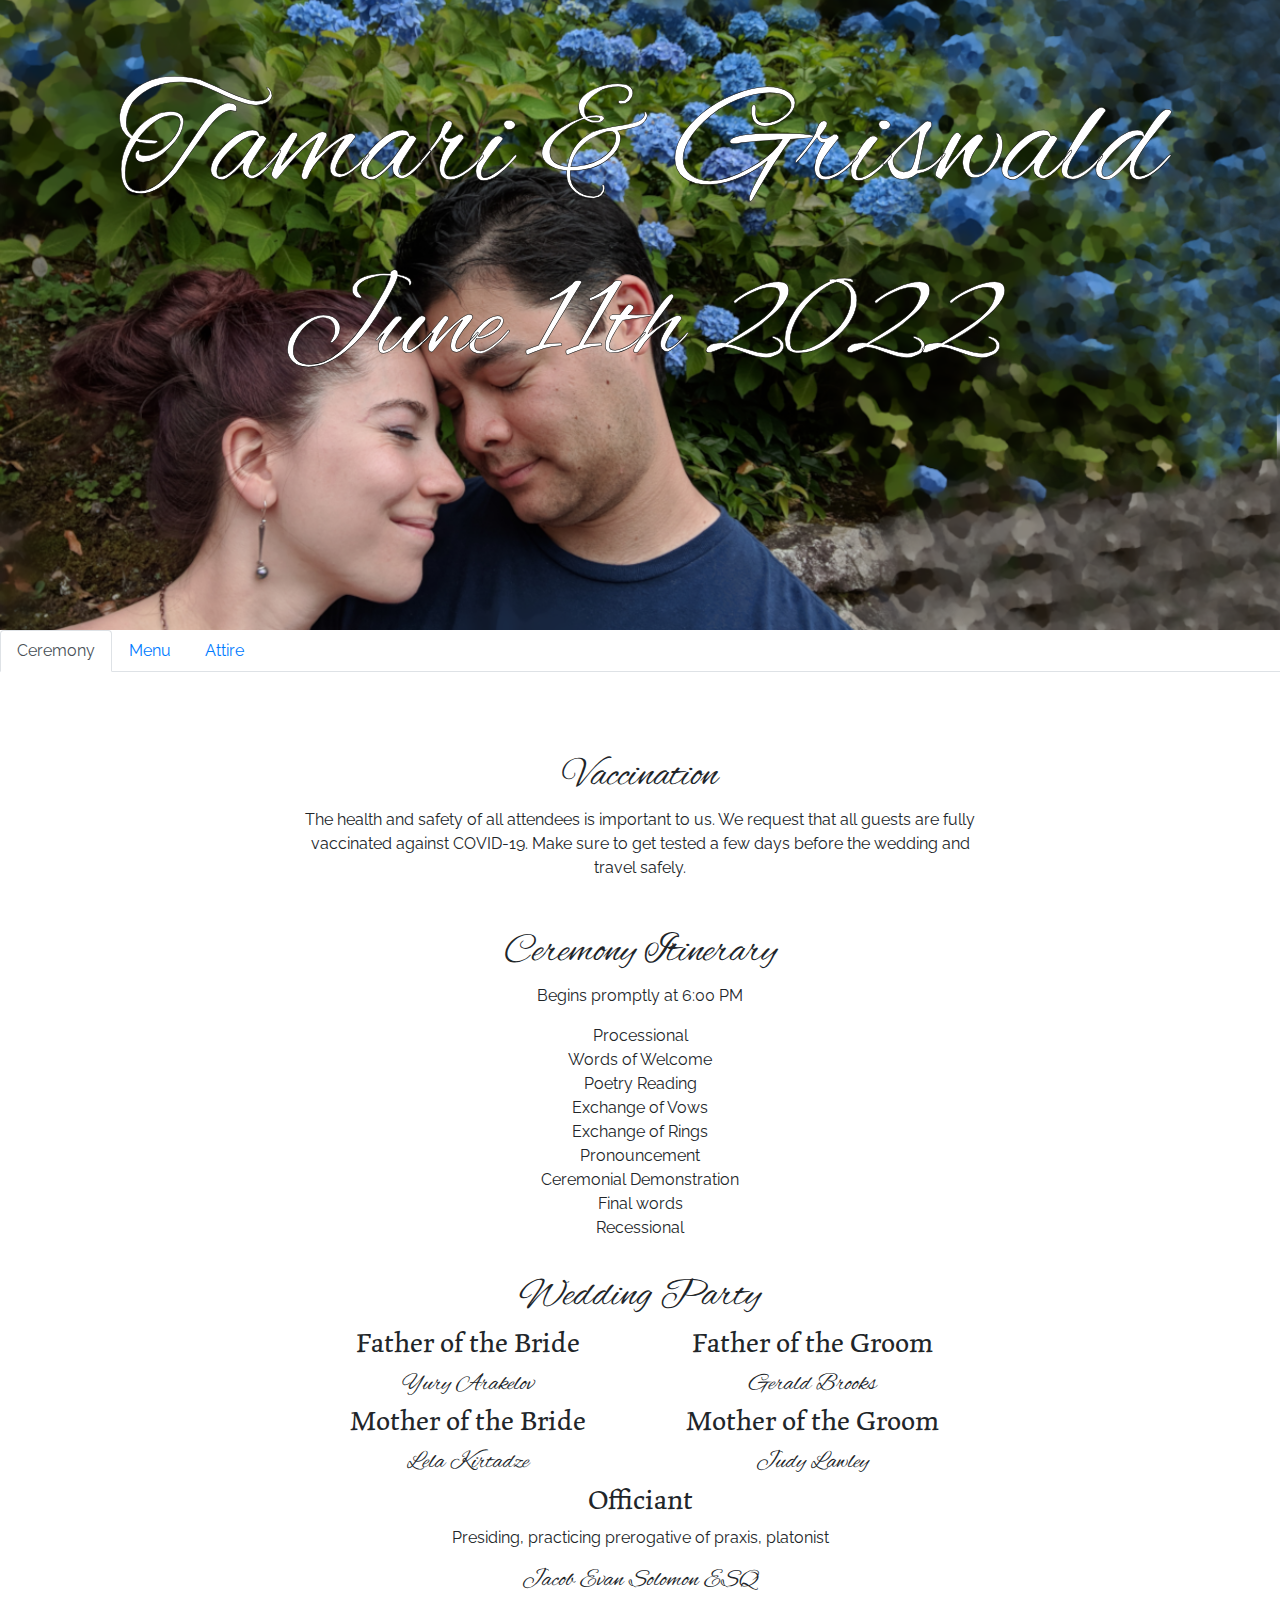
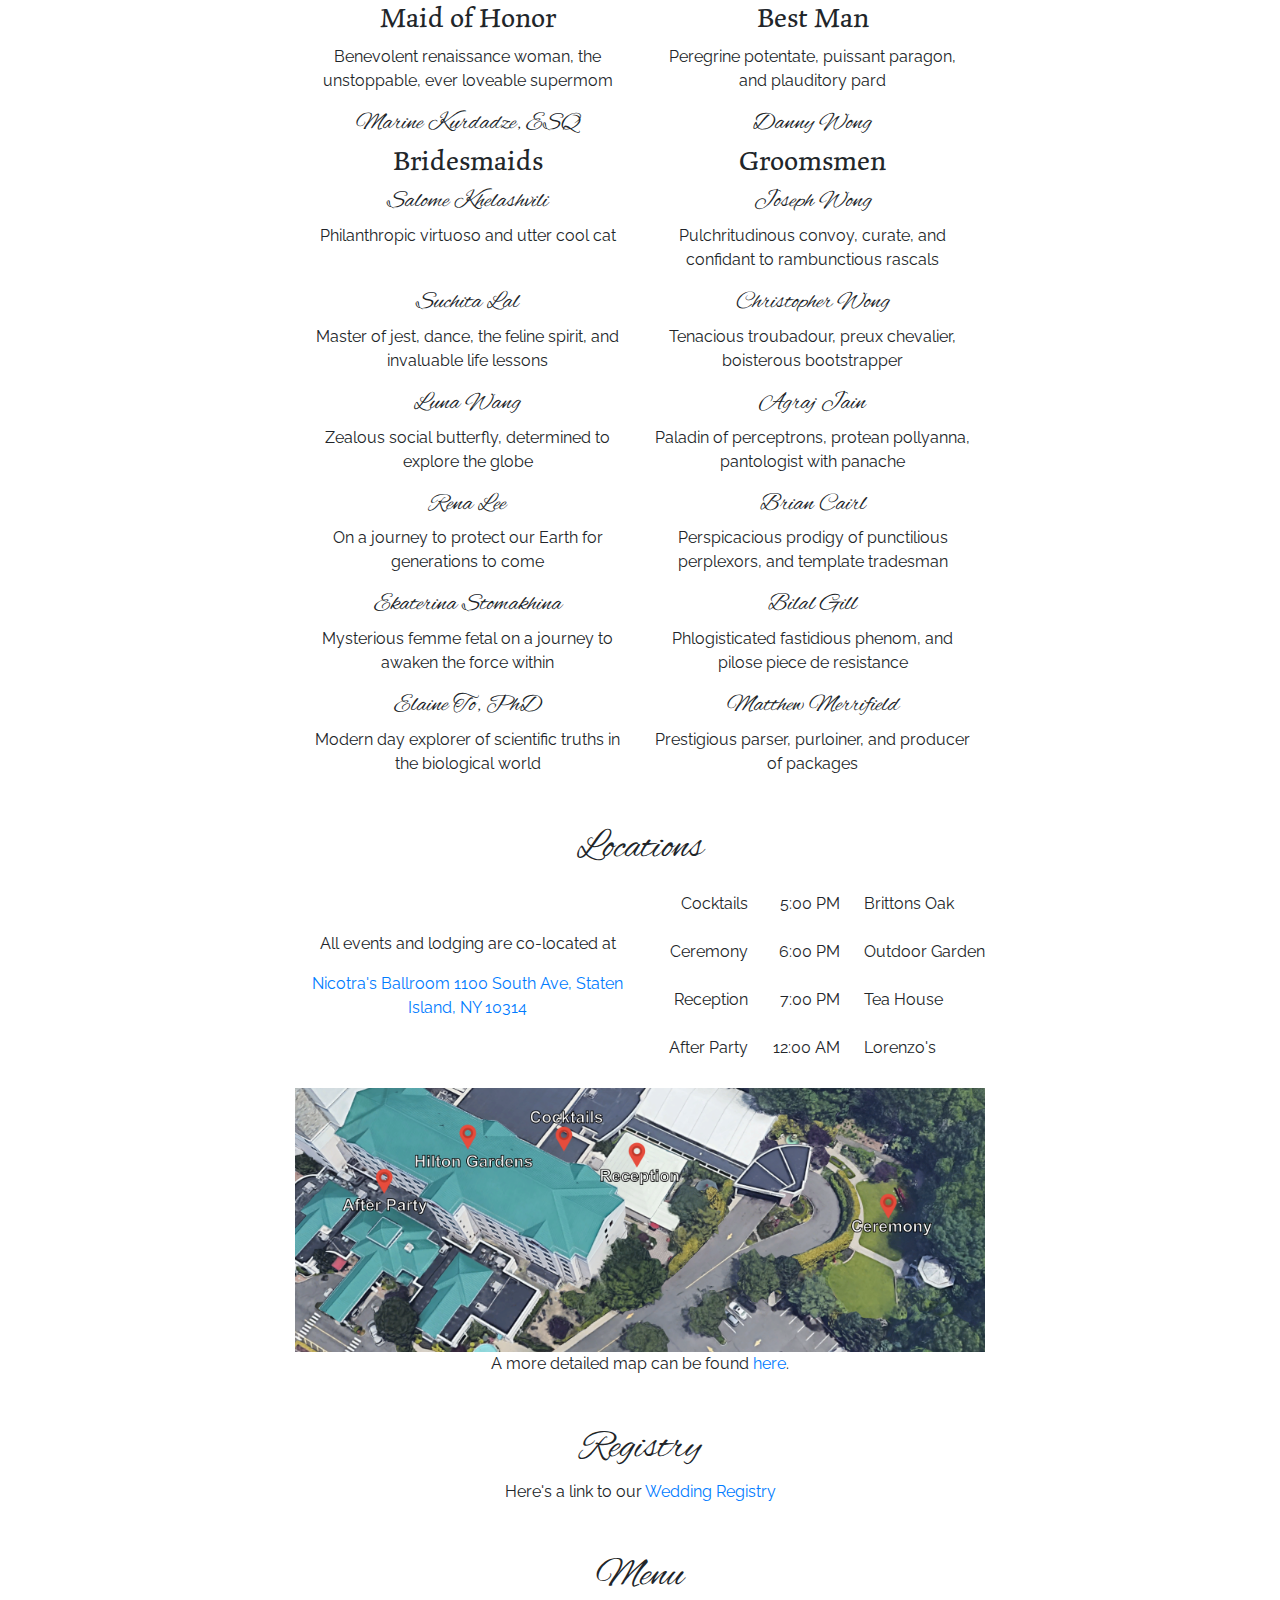
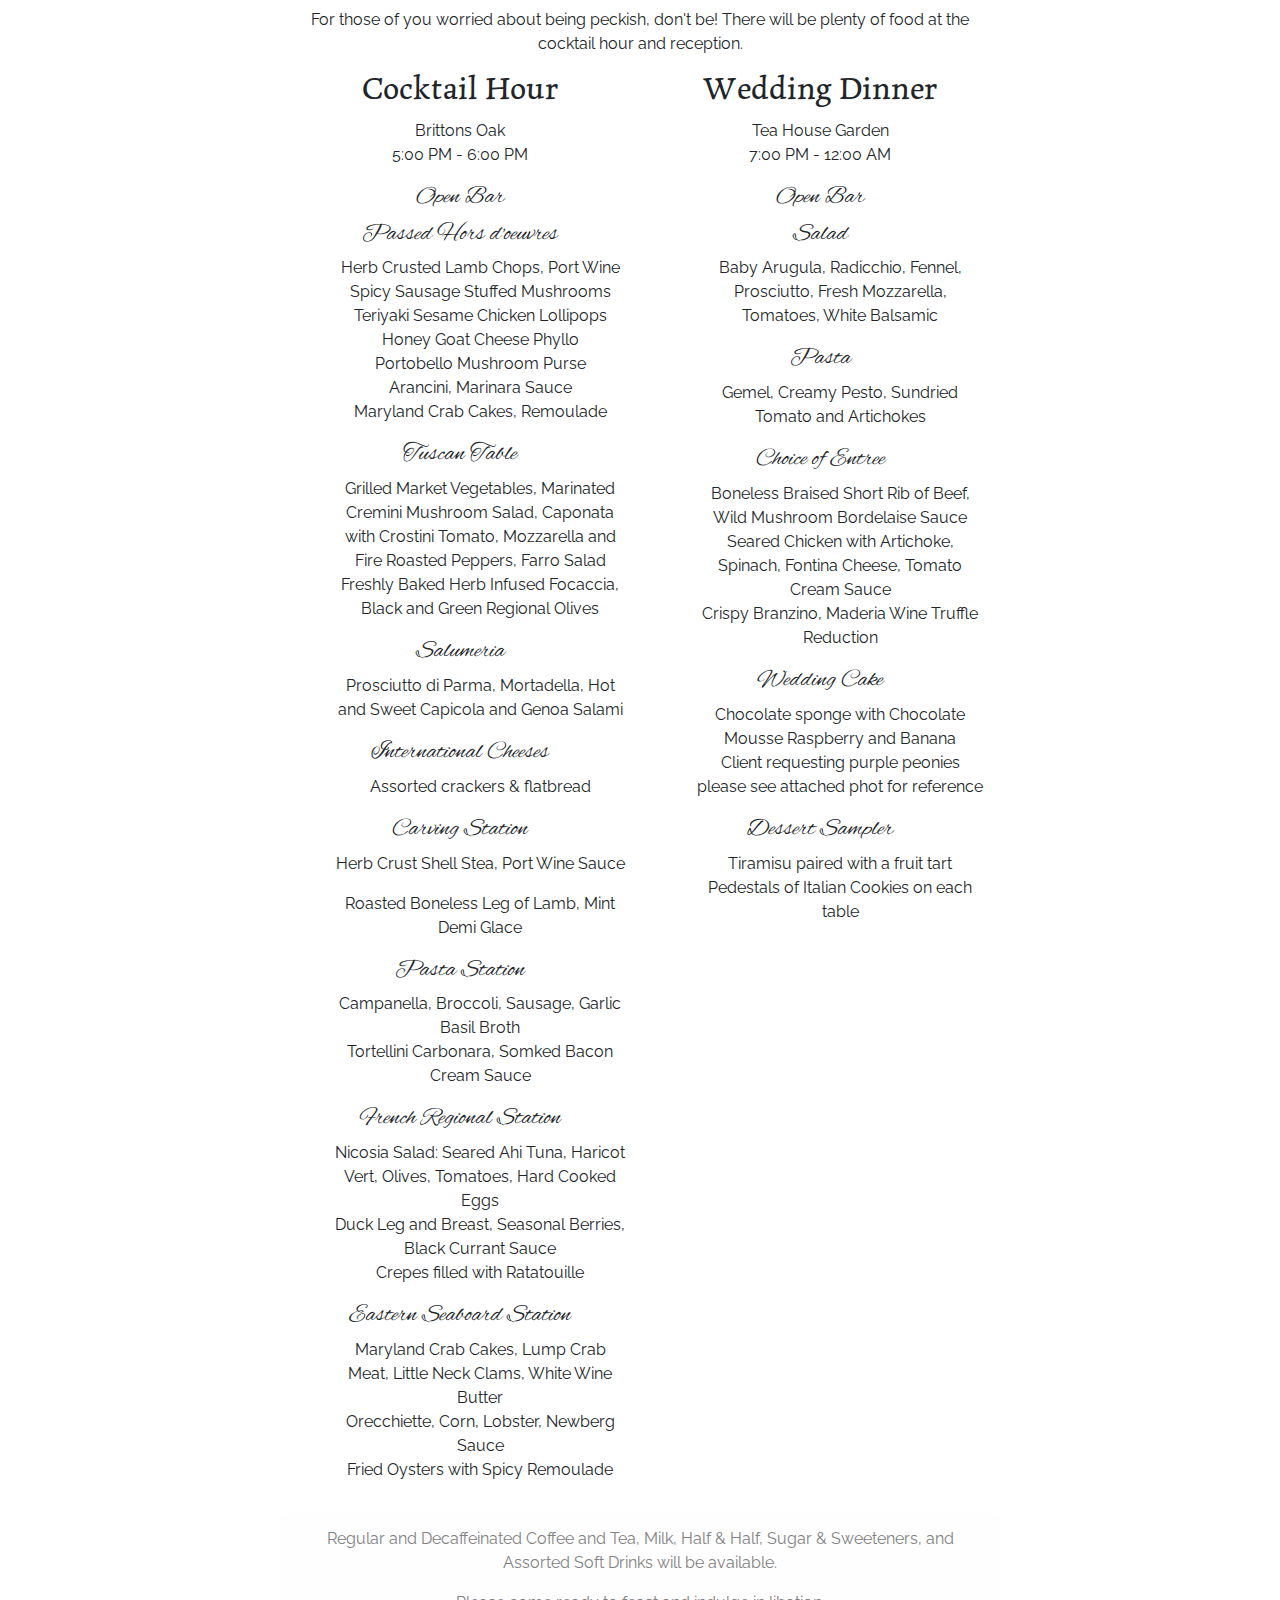
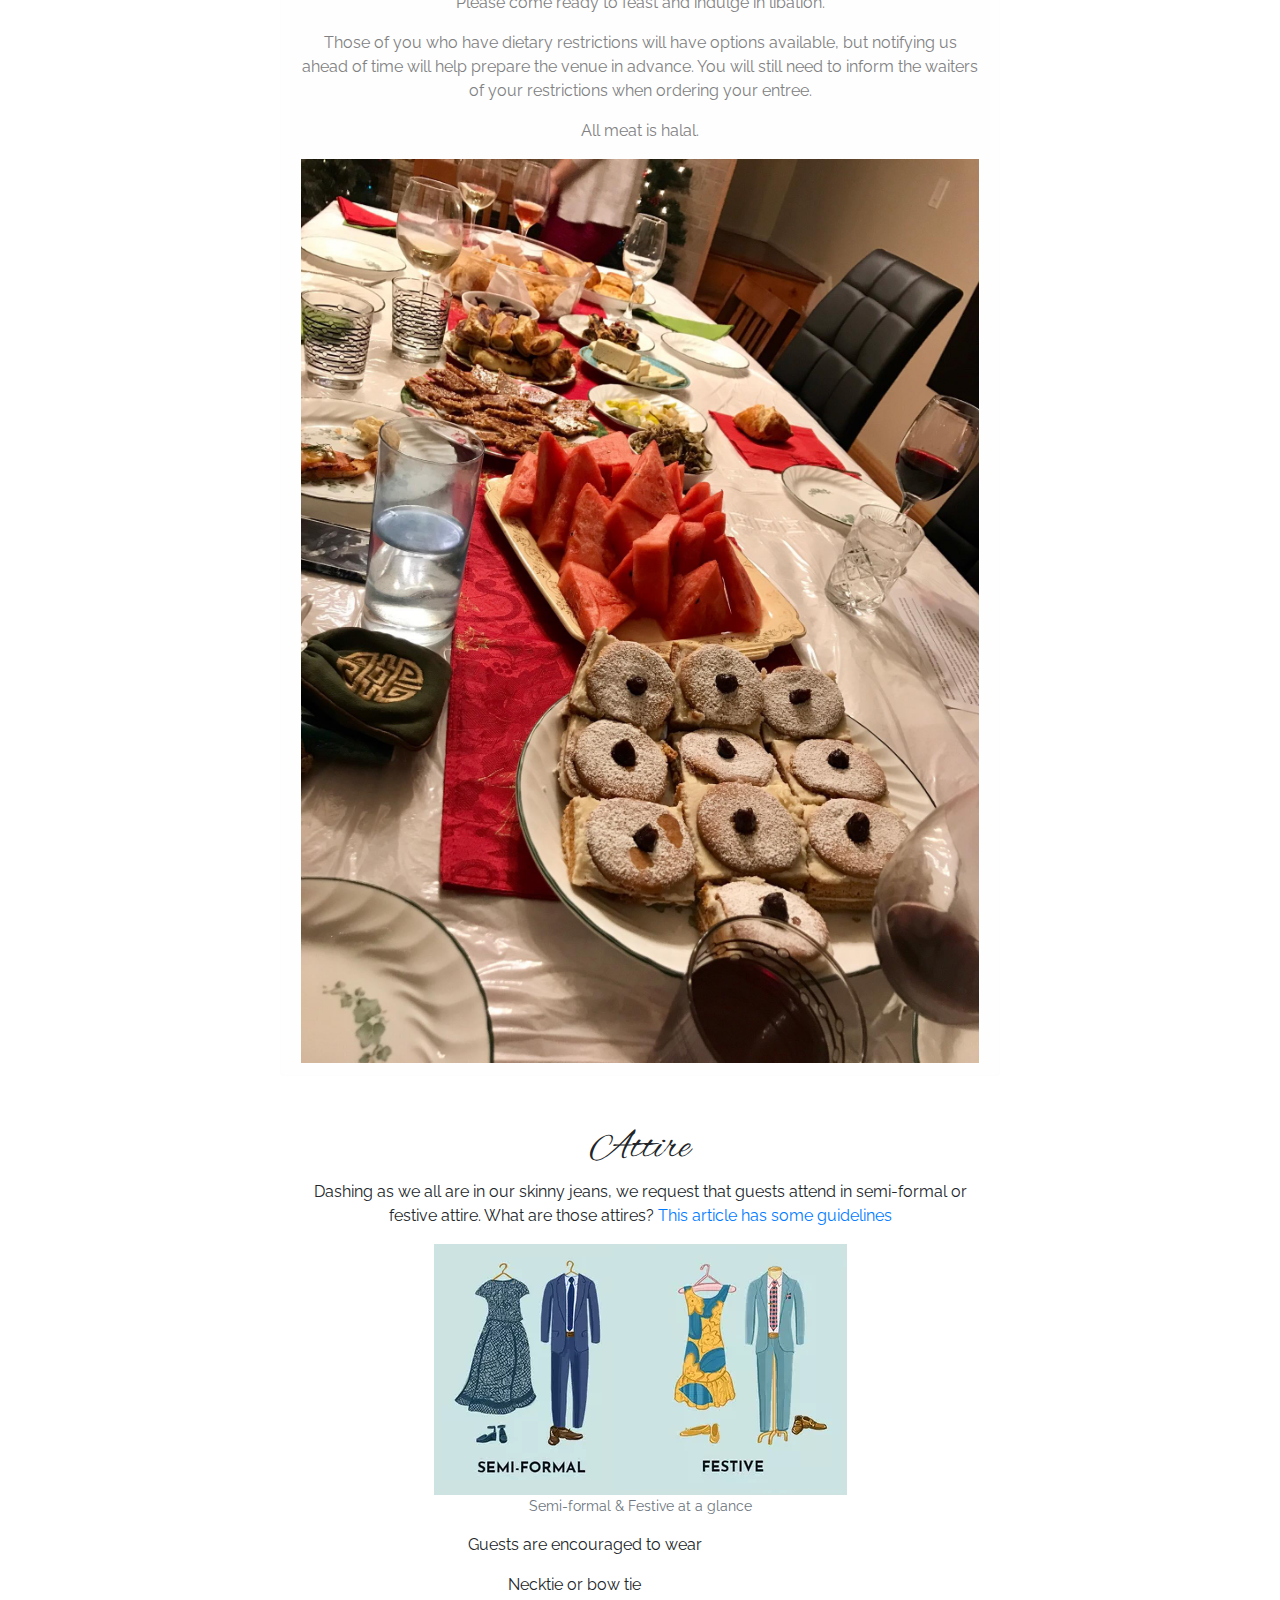
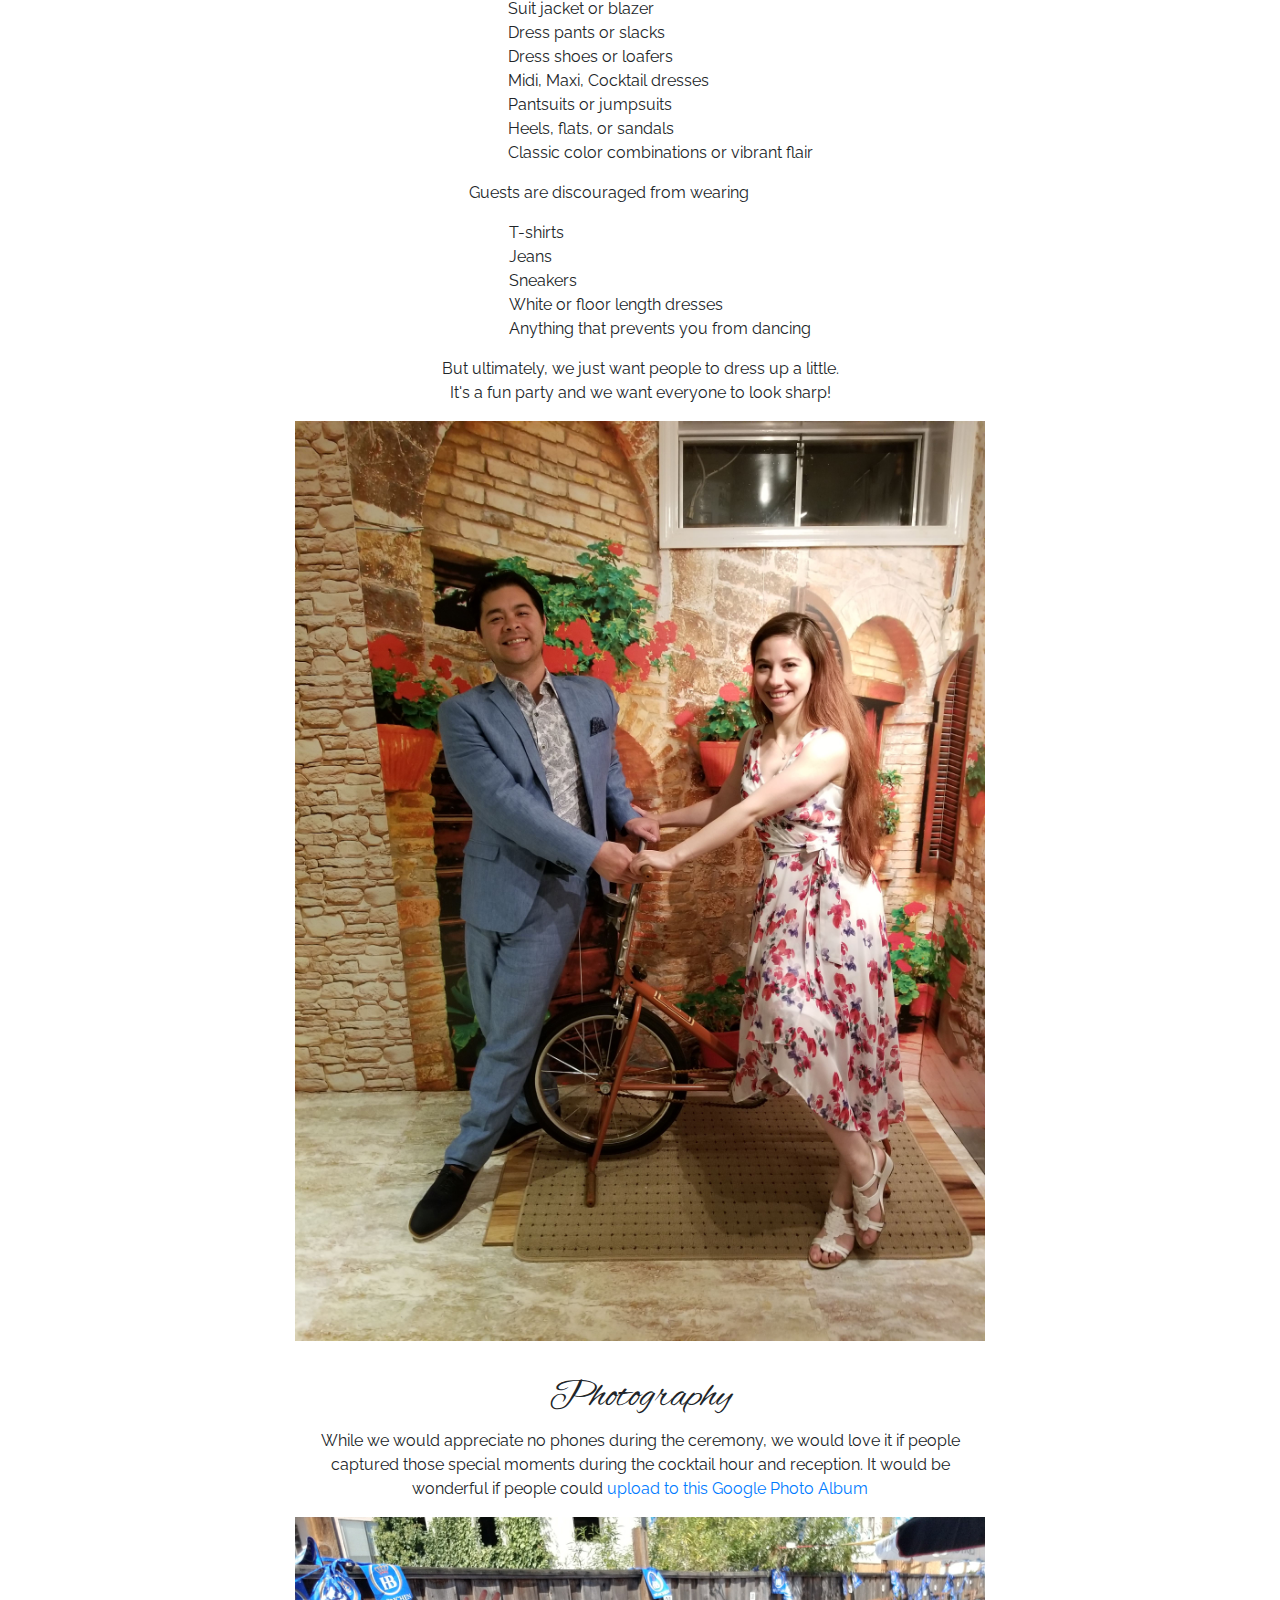
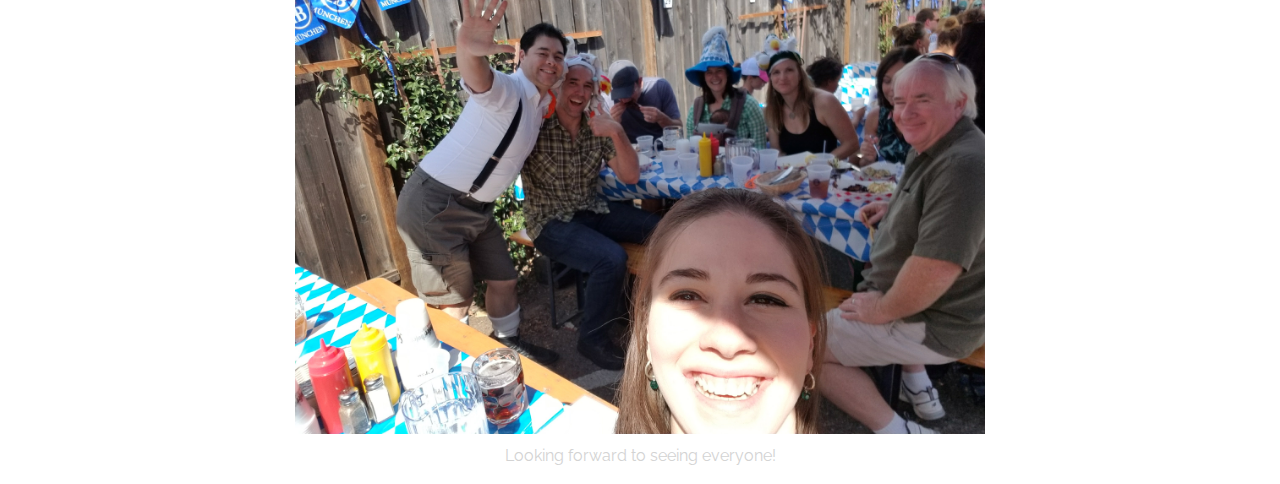
==== docs/index.html @ 4afb476c "Flex-based ordering at sm breakpoint" ====
<!doctype html>
<html lang="en">
<head>
    <title>Tamari & Griswald Wedding</title>
    <meta charset="UTF-8">
    <meta content="width=device-width, initial-scale=1, shrink-to-fit=no" name="viewport">
    <link crossorigin="anonymous" href="https://cdn.jsdelivr.net/npm/bootstrap@4.3.1/dist/css/bootstrap.min.css"
          integrity="sha384-ggOyR0iXCbMQv3Xipma34MD+dH/1fQ784/j6cY/iJTQUOhcWr7x9JvoRxT2MZw1T" rel="stylesheet">
    <link href="https://fonts.googleapis.com/css?family=Raleway" rel="stylesheet">
    <style>
        @font-face {
            font-family: "AlexBrush";
            src: url('fonts/AlexBrush-Regular.ttf');
        }

        @font-face {
            font-family: "Marco";
            src: url('fonts/MarcoPE-Regular.ttf');
        }

        #sections {
            max-width: 720px;
        }

        #wedding-party .name {
            font-family: "AlexBrush";
        }

        .name, .tagline, .title, #wedding-party h3, #wedding-party h1 {
            text-align: center;
        }

        body, html {
            font-family: "Raleway", sans-serif;
            height: 100%;
            flex-direction: column;
            display: flex;
            text-align: center;
        }

        li {
            list-style-type: none;
        }

        .banner {
            min-height: 70%;
            background-position: 25% 85%;
            background-size: cover;
            background-image: url("img/Hydrangea-Stylized.png");
        }

        #sections {
            padding-top: 3rem;
        }

        .banner-text {
            display: block;
            text-align: center;
            margin-left: auto;
            margin-right: auto;
            font-family: "AlexBrush";
            font-size: clamp(5rem, 1rem + 10vw, 10rem);
        }

        .left-col {
            text-align: right;
        }

        .menu-footer {
            padding-top: 1rem;
        }

        #menu .event-time {
            padding-bottom: 1rem;
        }

        .center-col {
            text-align: right;
        }

        .right-col {
            text-align: left;
        }

        #dress-code .row {
            text-align: left;
        }

        @media (max-width: 768px) {
            .banner-text {
                margin-top: 0;
            }
        }

        .stroke {
            /* Prefix required. Even Firefox only supports the -webkit- prefix */
            -webkit-text-stroke-width: 0.5px;
            -webkit-text-fill-color: white;
            -webkit-text-stroke-color: black;
        }

        .byline {
            font-size: 1rem;
            color: lightgray;
            display: flex;
            flex-direction: column;
            justify-content: center;
            align-items: center;
            margin-top: 10px;
            padding: 0;
        }

        img {
            max-width: 100%
        }

        h1 {
            padding-top: 2rem;
            font-family: "AlexBrush";
        }

        h2, h3 {
            font-family: "Marco";
        }

        #menu .row {
            text-align: center;
            align-items: center;
        }

        #wedding-party .tagline {
            align-items: center;
        }

        #menu p {
            text-align: center;
        }

        #menu h4 {
            font-family: "AlexBrush";
        }
    </style>
</head>

<body>
<header class="page-header banner">
    <div>
        <h1 class="stroke banner-text curly" style="margin-top: 0; padding: 5%">
            Tamari & Griswald<br>
            <small>June 11th 2022</small>
        </h1>
    </div>
</header>

<ul class="nav nav-tabs">
    <li class="nav-item">
        <a class="nav-link active" href="#ceremony-itinerary">Ceremony</a>
    </li>
    <li class="nav-item">
        <a class="nav-link" href="#menu">Menu</a>
    </li>
    <li class="nav-item">
        <a class="nav-link" href="#dress-code">Attire</a>
    </li>
</ul>

<div class="container" id="sections">
    <div class="row" id="vaccination">
        <div class="col">
            <h1>Vaccination</h1>
            <p>
                The health and safety of all attendees is important to us.
                We request that all guests are fully vaccinated against COVID-19.
                Make sure to get tested a few days before the wedding and travel safely.
            </p>
        </div>
    </div>

    <div class="row" id="ceremony-itinerary">
        <div class="col">
            <h1>Ceremony Itinerary</h1>
            <p>Begins promptly at 6:00 PM</p>
            <div class="row">
                <div class="col">Processional</div>
            </div>
            <div class="row">
                <div class="col">Words of Welcome</div>
            </div>
            <div class="row">
                <div class="col">Poetry Reading</div>
            </div>
            <div class="row">
                <div class="col">Exchange of Vows</div>
            </div>
            <div class="row">
                <div class="col">Exchange of Rings</div>
            </div>
            <div class="row">
                <div class="col">Pronouncement</div>
            </div>
            <div class="row">
                <div class="col">Ceremonial Demonstration</div>
            </div>
            <div class="row">
                <div class="col">Final words</div>
            </div>
            <div class="row">
                <div class="col">Recessional</div>
            </div>
        </div>
    </div>

    <div class="container" id="wedding-party">
        <div class="row">
            <div class="col">
                <h1>Wedding Party</h1>
            </div>
        </div>

        <div class="row">
            <div class="col-sm">
                <h3 class="title">Father of the Bride</h3>
                <h4 class="name">Yury Arakelov</h4>
            </div>

            <div class="col-sm">
                <h3 class="title">Father of the Groom</h3>
                <h4 class="name">Gerald Brooks</h4>
            </div>
        </div>

        <div class="row">
            <div class="col-sm">
                <h3 class="title">Mother of the Bride</h3>
                <h4 class="name">Lela Kirtadze</h4>
            </div>
            <div class="col-sm">
                <h3 class="title">Mother of the Groom</h3>
                <h4 class="name">Judy Lawley</h4>
            </div>
        </div>

        <div class="row">
            <div class="col">
                <h3 class="title">Officiant</h3>
                <p class="">Presiding, practicing prerogative of praxis, platonist</p>
                <h4 class="name">Jacob Evan Solomon ESQ</h4>
            </div>
        </div>

        <div class="row">
            <div class="col-sm">
                <h3> Maid of Honor </h3>
                <p class="tagline">Benevolent renaissance woman, the unstoppable, ever loveable supermom </p>
                <h4 class="name"> Marine Kurdadze, ESQ </h4>
            </div>
            <div class="col-sm">
                <h3>Best Man</h3>
                <p class="tagline">Peregrine potentate, puissant paragon, and plauditory pard</p>
                <h4 class="name"> Danny Wong </h4>
            </div>
        </div>

        <div class="row">
            <div class="col-sm-6">
                <h3 class="h3">Bridesmaids</h3>
            </div>
            <div class="col-sm-6 order-sm-0 order-1">
                <h3>Groomsmen</h3>
            </div>
            <div class="col-sm-6">
                <h4 class="name">Salome Khelashvili</h4>
                <p class="tagline">Philanthropic virtuoso and utter cool cat</p>
            </div>
            <div class="col-sm-6 order-1 order-sm-0">
                <h4 class="name gm-1">Joseph Wong</h4>
                <p class="tagline gm-1">Pulchritudinous convoy, curate, and confidant to rambunctious rascals</p>
            </div>
            <div class="col-sm-6">

                    <h4 class="name">Suchita Lal</h4>
                    <p class="tagline"> Master of jest, dance, the feline spirit, and invaluable life lessons</p>
            </div>
            <div class="col-sm-6 order-1 order-sm-0">
                <h4 class="name">Christopher Wong</h4>
                <p class="tagline">Tenacious troubadour, preux chevalier, boisterous bootstrapper</p>
            </div>
            <div class="col-sm-6">
                    <h4 class="name">Luna Wang</h4>
                    <p class="tagline">Zealous social butterfly, determined to explore the globe</p>
            </div>
            <div class="col-sm-6 order-1 order-sm-0">
                <h4 class="name">Agraj Jain</h4>
                <p class="tagline">Paladin of perceptrons, protean pollyanna, pantologist with panache</p>
            </div>
            <div class="col-sm-6">
                    <h4 class="name">Rena Lee</h4>
                    <p class="tagline">On a journey to protect our Earth for generations to come</p>
            </div>
            <div class="col-sm-6 order-1 order-sm-0">
                <h4 class="name">Brian Cairl</h4>
                <p class="tagline">Perspicacious prodigy of punctilious perplexors, and template tradesman</p>
            </div>
            <div class="col-sm-6">
                    <h4 class="name">Ekaterina Stomakhina</h4>
                    <p class="tagline">Mysterious femme fetal on a journey to awaken the force within</p>
            </div>
            <div class="col-sm-6 order-1 order-sm-0">
                <h4 class="name">Bilal Gill</h4>
                <p class="tagline">Phlogisticated fastidious phenom, and pilose piece de resistance</p>
            </div>
            <div class="col-sm-6">
                    <h4 class="name">Elaine To, PhD</h4>
                    <p class="tagline">Modern day explorer of scientific truths in the biological world</p>
            </div>
            <div class="col-sm-6 order-1 order-sm-0">
                <h4 class="name">Matthew Merrifield </h4>
                <p class="tagline">Prestigious parser, purloiner, and producer of packages</p>
            </div>
        </div>
    </div>
    <div class="justify-content-center" id="locations">
        <div class="row">
            <div class="col">
                <h1>Locations</h1>
            </div>
        </div>
        <div class="row align-items-center">
            <div class="col-lg">
                <p>All events and lodging are co-located at</p>
                <p class="col">
                    <a href="https://nicotrasballroom.com">Nicotra's Ballroom</a>
                    <a href="https://goo.gl/maps/7SmsbWwxsfS6uxTx9">
                        1100 South Ave, Staten Island, NY 10314
                    </a>
                </p>
            </div>
            <table class=" col-sm table table-borderless">
                <tr>
                    <td class="left-col">Cocktails</td>
                    <td class="center-col">5:00 PM</td>
                    <td class="right-col">Brittons Oak</td>
                </tr>
                <tr>
                    <td class="left-col">Ceremony</td>
                    <td class="center-col">6:00 PM</td>
                    <td class="right-col">Outdoor Garden</td>
                </tr>
                <tr>
                    <td class="left-col">Reception</td>
                    <td class="center-col">7:00 PM</td>
                    <td class="right-col">Tea House</td>
                </tr>
                <tr>
                    <td class="left-col">After Party</td>
                    <td class="center-col">12:00 AM</td>
                    <td class="right-col">Lorenzo's</td>
                </tr>
            </table>
        </div>
        <div class="row">
            <div class="col">
                <img alt="venue birdseye view" class="w-100" src="img/venue.png"/>
                <p>
                    A more detailed map can be found <a
                        href="https://nicotrasballroom.com/tea-house-garden/">here</a>.
                </p>
            </div>
        </div>
    </div>

    <div id="registry">
        <h1>Registry</h1>
        <p>
            Here's a link to our
            <a href="https://www.zola.com/wedding/kirtadzebrooks/registry">
                Wedding Registry
            </a>
        </p>
    </div>

    <div class="row" id="menu">
        <div class="col">
            <div class="row">
                <div class="col">
                    <h1>Menu</h1>
                    <p>
                        For those of you worried about being peckish, don't be!
                        There will be plenty of food at the cocktail hour and reception.
                    </p>
                </div>
            </div>
            <div class="row align-items-start">
                <div class="col-md">
                    <h2>Cocktail Hour</h2>
                    <div class="row">
                        <div class="col">
                            Brittons Oak
                        </div>
                    </div>
                    <div class="row event-time">
                        <div class="col">
                            5:00 PM - 6:00 PM
                        </div>
                    </div>
                    <h4>Open Bar</h4>
                    <h4>Passed Hors d'oeuvres</h4>
                    <ul>
                        <li>Herb Crusted Lamb Chops, Port Wine
                        <li>Spicy Sausage Stuffed Mushrooms
                        <li>Teriyaki Sesame Chicken Lollipops
                        <li>Honey Goat Cheese Phyllo
                        <li>Portobello Mushroom Purse
                        <li>Arancini, Marinara Sauce
                        <li>Maryland Crab Cakes, Remoulade
                    </ul>
                    <h4>Tuscan Table</h4>
                    <ul>
                        <li>Grilled Market Vegetables, Marinated Cremini Mushroom Salad, Caponata with Crostini
                            Tomato, Mozzarella and Fire Roasted Peppers, Farro Salad
                        <li>Freshly Baked Herb Infused Focaccia, Black and Green Regional Olives
                    </ul>
                    <h4>Salumeria</h4>
                    <ul>
                        <li>Prosciutto di Parma, Mortadella, Hot and Sweet Capicola and Genoa Salami
                    </ul>
                    <h4>International Cheeses</h4>
                    <ul>
                        <li>Assorted crackers & flatbread
                    </ul>
                    <h4>Carving Station</h4>
                    <ul>
                        <li>Herb Crust Shell Stea, Port Wine Sauce
                    </ul>
                    <ul>
                        <li>Roasted Boneless Leg of Lamb, Mint Demi Glace
                    </ul>

                    <h4>Pasta Station</h4>
                    <ul>
                        <li>Campanella, Broccoli, Sausage, Garlic Basil Broth
                        <li>Tortellini Carbonara, Somked Bacon Cream Sauce
                    </ul>
                    <h4>French Regional Station</h4>
                    <ul>
                        <li>Nicosia Salad: Seared Ahi Tuna, Haricot Vert, Olives, Tomatoes, Hard Cooked Eggs
                        <li>Duck Leg and Breast, Seasonal Berries, Black Currant Sauce
                        <li>Crepes filled with Ratatouille
                    </ul>
                    <h4>Eastern Seaboard Station</h4>
                    <ul>
                        <li>Maryland Crab Cakes, Lump Crab Meat, Little Neck Clams, White Wine Butter
                        <li>Orecchiette, Corn, Lobster, Newberg Sauce
                        <li>Fried Oysters with Spicy Remoulade
                    </ul>
                </div>
                <div class="col-md">
                    <h2>Wedding Dinner</h2>
                    <div class="row">
                        <div class="col">
                            Tea House Garden
                        </div>
                    </div>
                    <div class="row event-time">
                        <div class="col">
                            7:00 PM - 12:00 AM
                        </div>
                    </div>
                    <h4>Open Bar</h4>
                    <h4>Salad</h4>
                    <ul>
                        <li>Baby Arugula, Radicchio, Fennel, Prosciutto, Fresh Mozzarella, Tomatoes, White Balsamic
                    </ul>
                    <h4>Pasta</h4>
                    <ul>
                        <li>Gemel, Creamy Pesto, Sundried Tomato and Artichokes
                    </ul>
                    <h4>Choice of Entree</h4>
                    <ul>
                        <li>Boneless Braised Short Rib of Beef, Wild Mushroom Bordelaise Sauce</li>
                        <li>Seared Chicken with Artichoke, Spinach, Fontina Cheese, Tomato Cream Sauce</li>
                        <li>Crispy Branzino, Maderia Wine Truffle Reduction</li>
                    </ul>
                    <h4>Wedding Cake</h4>
                    <ul>
                        <li>Chocolate sponge with Chocolate Mousse Raspberry and Banana</li>
                        <li>Client requesting purple peonies please see attached phot for reference</li>
                    </ul>
                    <h4>Dessert Sampler</h4>
                    <ul>
                        <li>Tiramisu paired with a fruit tart</li>
                        <li>Pedestals of Italian Cookies on each table</li>
                    </ul>
                </div>
            </div>
            <div class="row menu-footer">
                <div class="col alert alert-light">
                    <p>Regular and Decaffeinated Coffee and Tea, Milk, Half & Half, Sugar & Sweeteners, and Assorted Soft
                        Drinks will be available.</p>
                    <p>Please come ready to feast and indulge in libation.</p>
                    <p>
                        Those of you who have dietary restrictions will have options available,
                        but notifying us ahead of time will help prepare the venue in advance.
                        You will still need to inform the waiters of your restrictions when ordering your entree.
                    </p>
                    <p>All meat is halal.</p>
                    <img class="img-fluid" alt="Georgian Table" class="" src="updates/georgian-table.jpeg"/>
                </div>
            </div>
        </div>
    </div>
    <div class="row" id="dress-code">
        <div class="col">
            <h1>Attire</h1>
            <p>
                Dashing as we all are in our skinny jeans, we request that guests attend in semi-formal or festive
                attire.
                What are those attires? <a href="https://www.brides.com/story/wedding-dress-code-explained">This
                article
                has some
                guidelines</a>
            </p>
            <figure class="figure">
                <img class="img-fluid" alt="Dress Code: semi-formal" src="updates/dress-code.png"/>
                <figcaption class="figure-caption">Semi-formal & Festive at a glance</figcaption>
            </figure>

            <div class="row justify-content-center">
                <div class="col-auto">
                    <p>Guests are encouraged to wear</p>
                    <ul>
                        <li> Necktie or bow tie
                        <li> Suit jacket or blazer
                        <li> Dress pants or slacks
                        <li> Dress shoes or loafers
                        <li> Midi, Maxi, Cocktail dresses
                        <li> Pantsuits or jumpsuits
                        <li> Heels, flats, or sandals
                        <li> Classic color combinations or vibrant flair
                    </ul>
                </div>
            </div>
            <div class="row justify-content-center">
                <div class="col-auto">
                    <p>Guests are discouraged from wearing</p>
                    <ul>
                        <li>T-shirts
                        <li>Jeans
                        <li>Sneakers
                        <li>White or floor length dresses
                        <li>Anything that prevents you from dancing
                    </ul>
                </div>
            </div>
            <p>
                But ultimately, we just want people to dress up a little.<br>
                It's a fun party and we want everyone to look sharp!
            </p>
            <img alt="Dressed up" src="updates/dressed-up.jpg"/>
        </div>
    </div>
    <div id="photo-album">
        <h1>Photography</h1>
        <p>
            While we would appreciate no phones during the ceremony,
            we would love it if people captured those special moments during the cocktail
            hour and reception. It would be wonderful if people could
            <a href="https://photos.app.goo.gl/YAiyuvyqSTo6kNZC8">
                upload to this Google Photo Album
            </a>
        </p>
        <img class="img-fluid" src="updates/german-selfie.jpg" alt="Selfie Time!"/>
    </div>

    <div class="byline">
        <p>
            Looking forward to seeing everyone!
        </p>
    </div>
</div>
<script crossorigin="anonymous"
        integrity="sha384-q8i/X+965DzO0rT7abK41JStQIAqVgRVzpbzo5smXKp4YfRvH+8abtTE1Pi6jizo"
        src="https://code.jquery.com/jquery-3.3.1.slim.min.js"></script>
<script crossorigin="anonymous"
        integrity="sha384-UO2eT0CpHqdSJQ6hJty5KVphtPhzWj9WO1clHTMGa3JDZwrnQq4sF86dIHNDz0W1"
        src="https://cdn.jsdelivr.net/npm/popper.js@1.14.7/dist/umd/popper.min.js"></script>
<script crossorigin="anonymous"
        integrity="sha384-JjSmVgyd0p3pXB1rRibZUAYoIIy6OrQ6VrjIEaFf/nJGzIxFDsf4x0xIM+B07jRM"
        src="https://cdn.jsdelivr.net/npm/bootstrap@4.3.1/dist/js/bootstrap.min.js"></script>
</body>
</html>
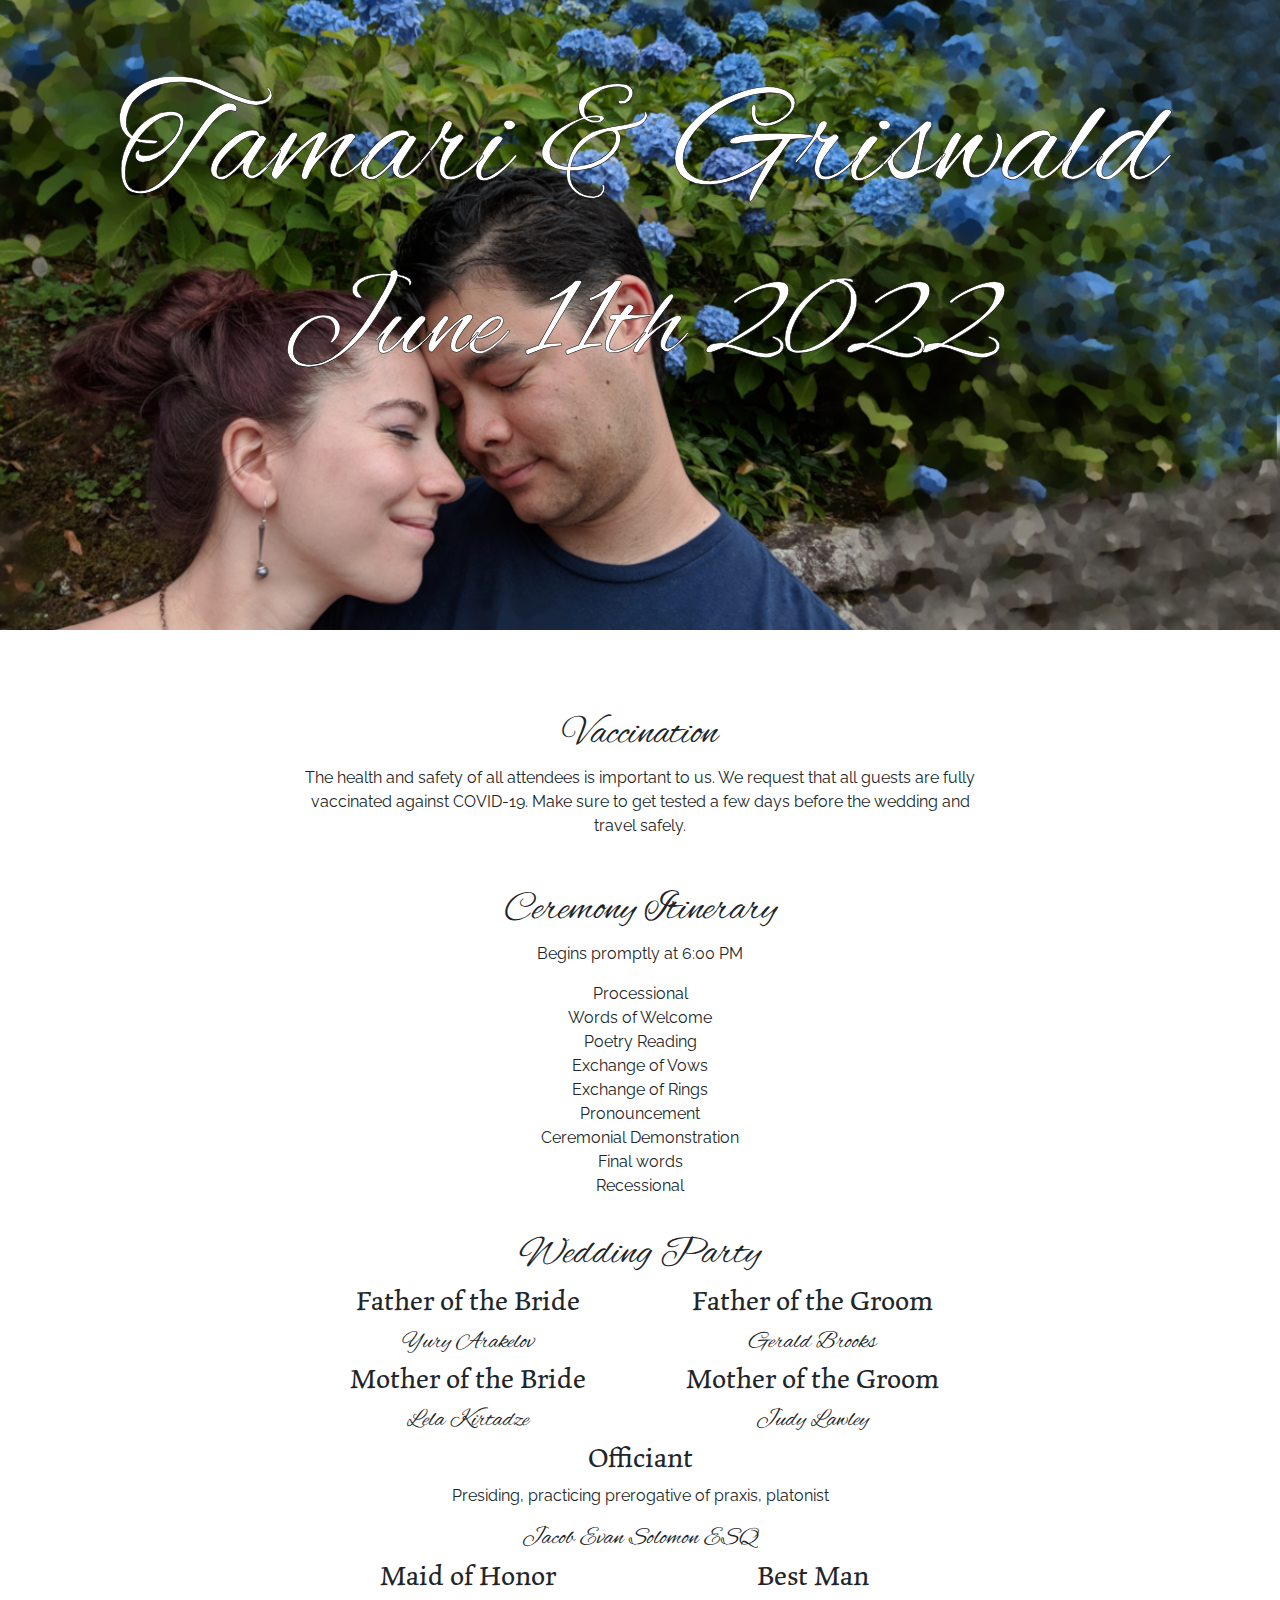
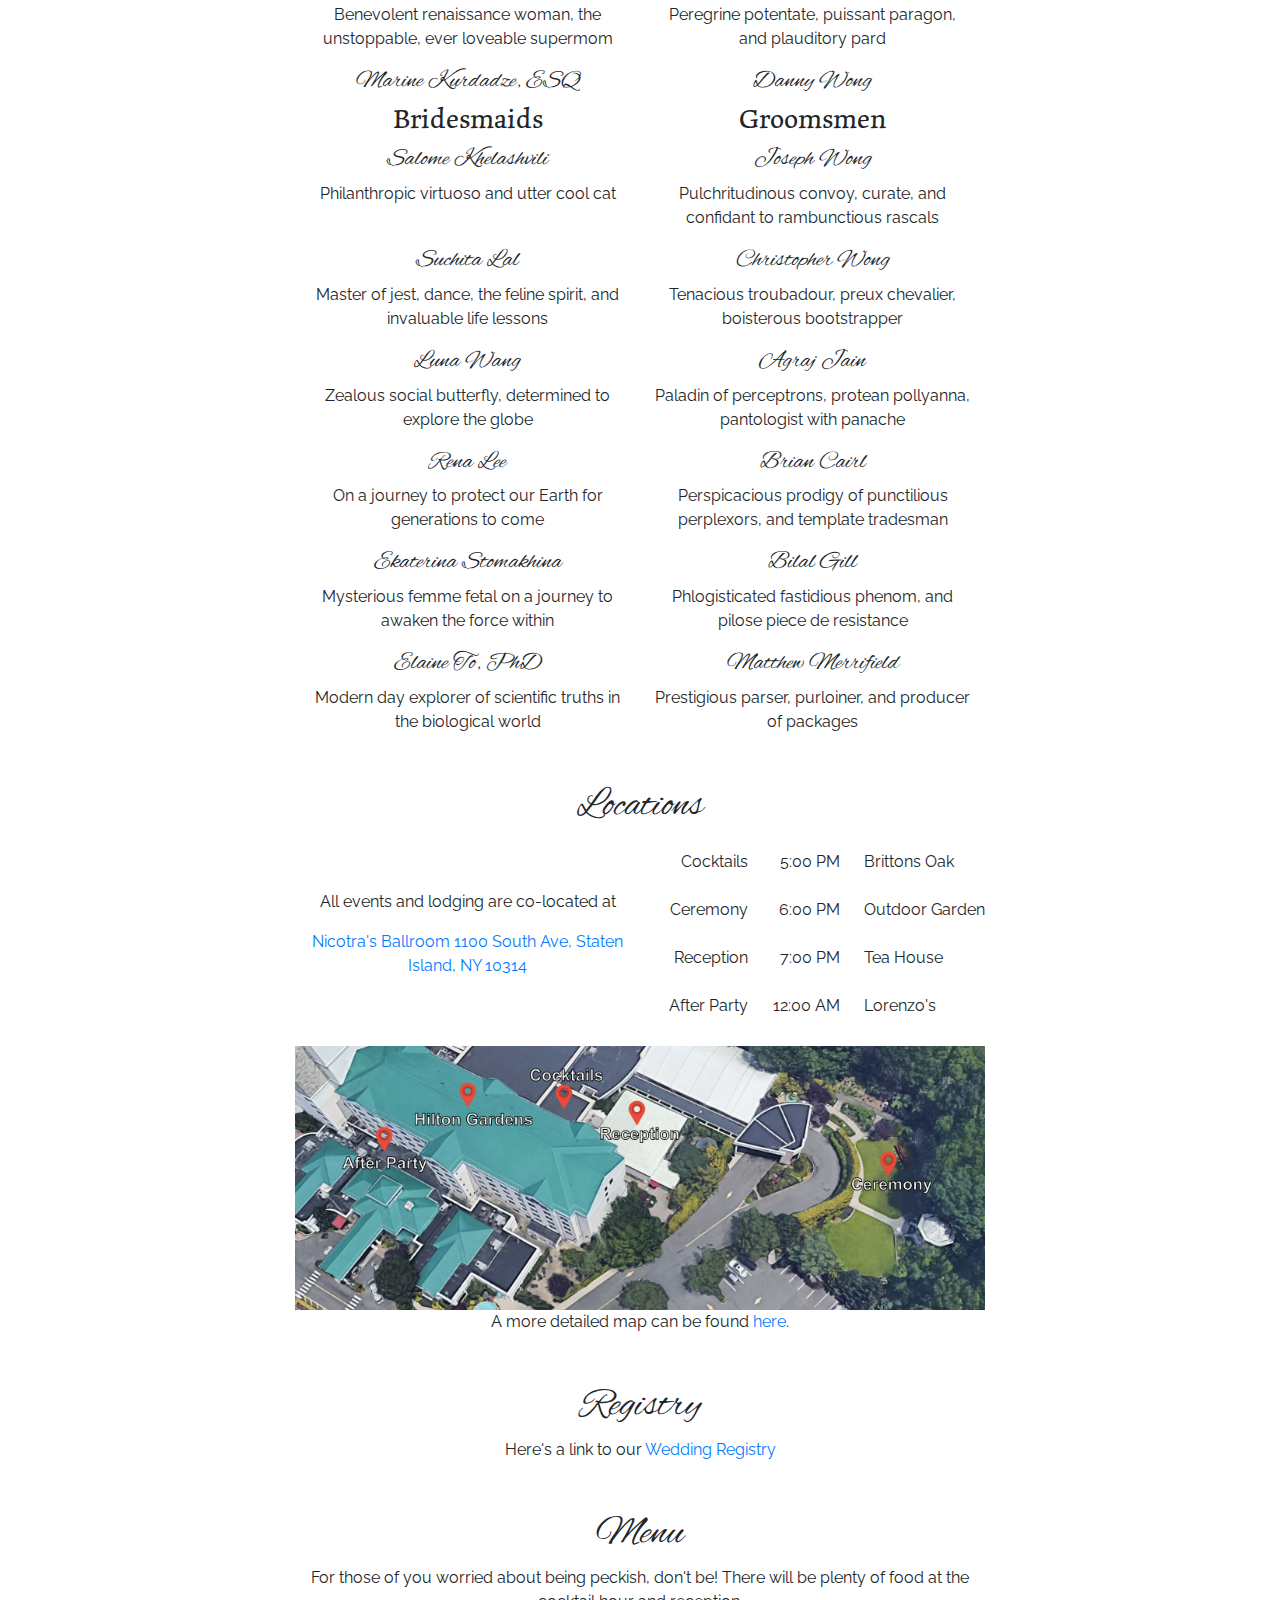
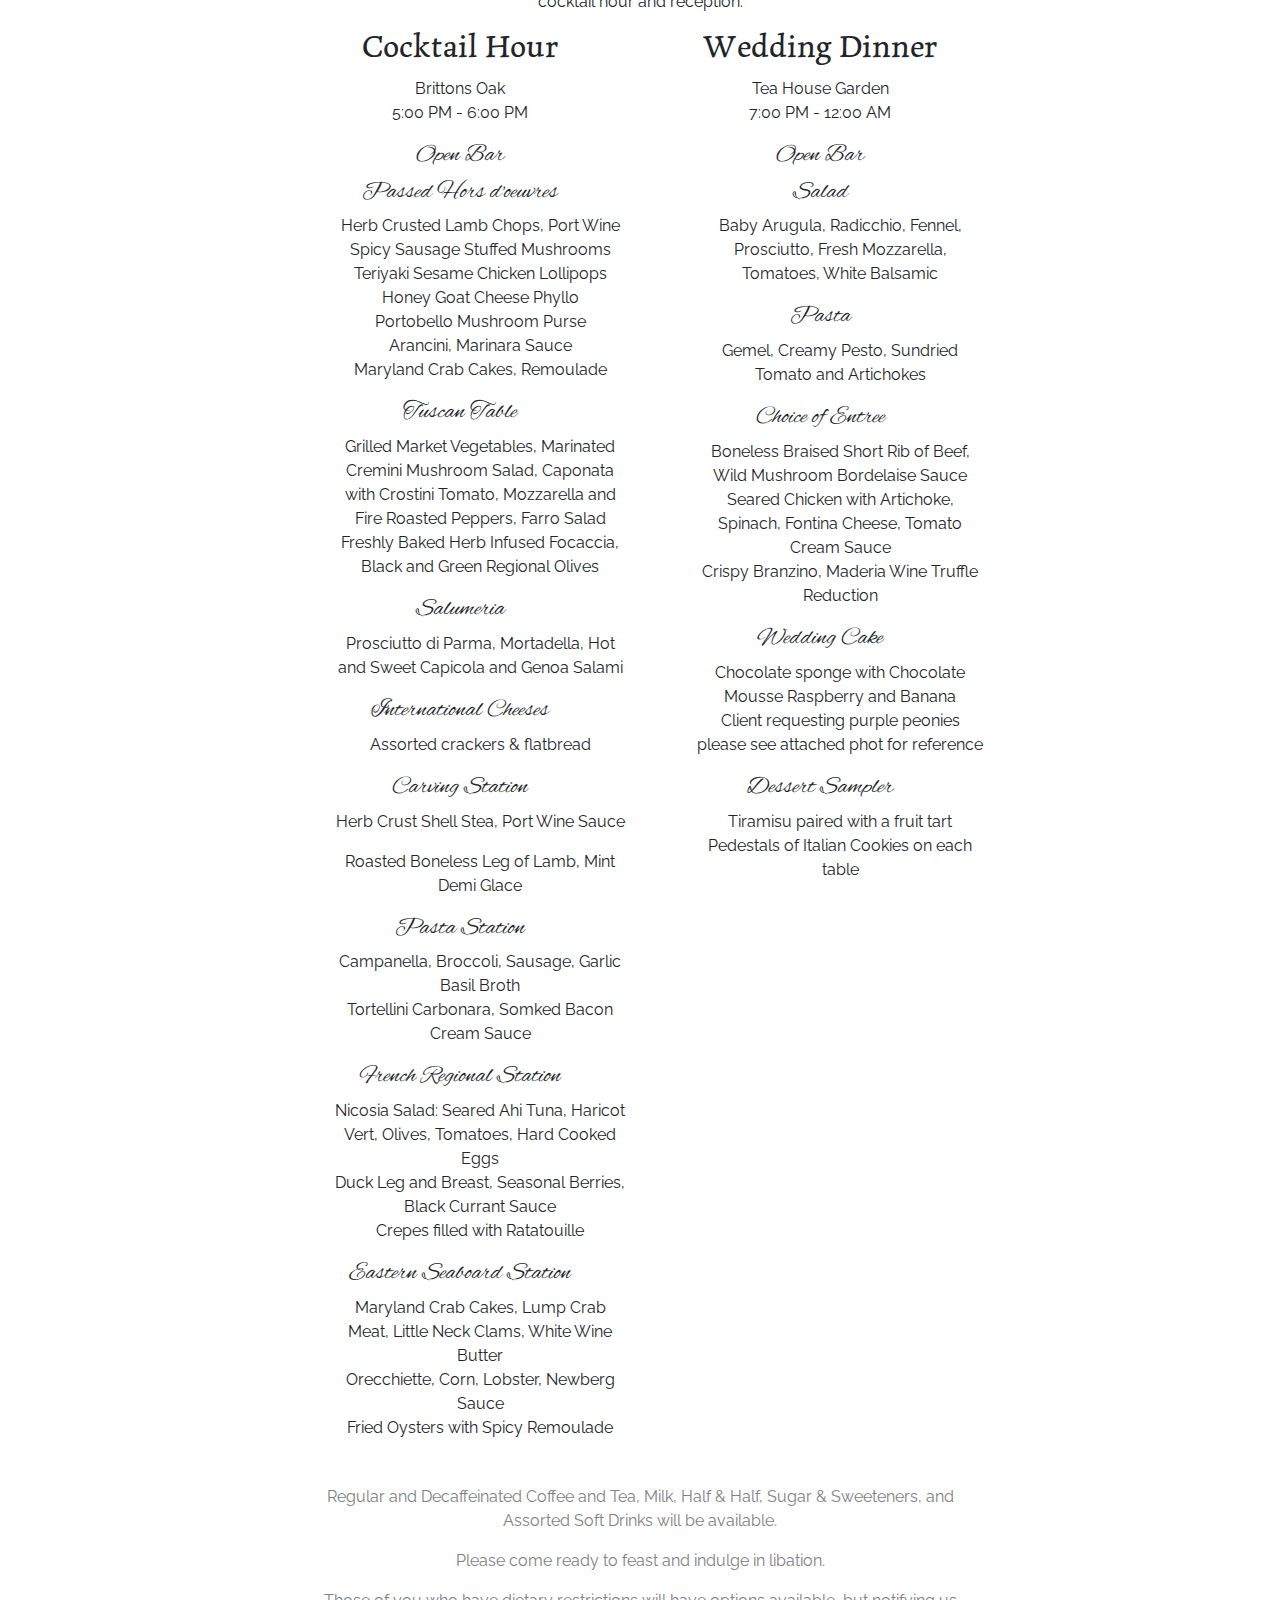
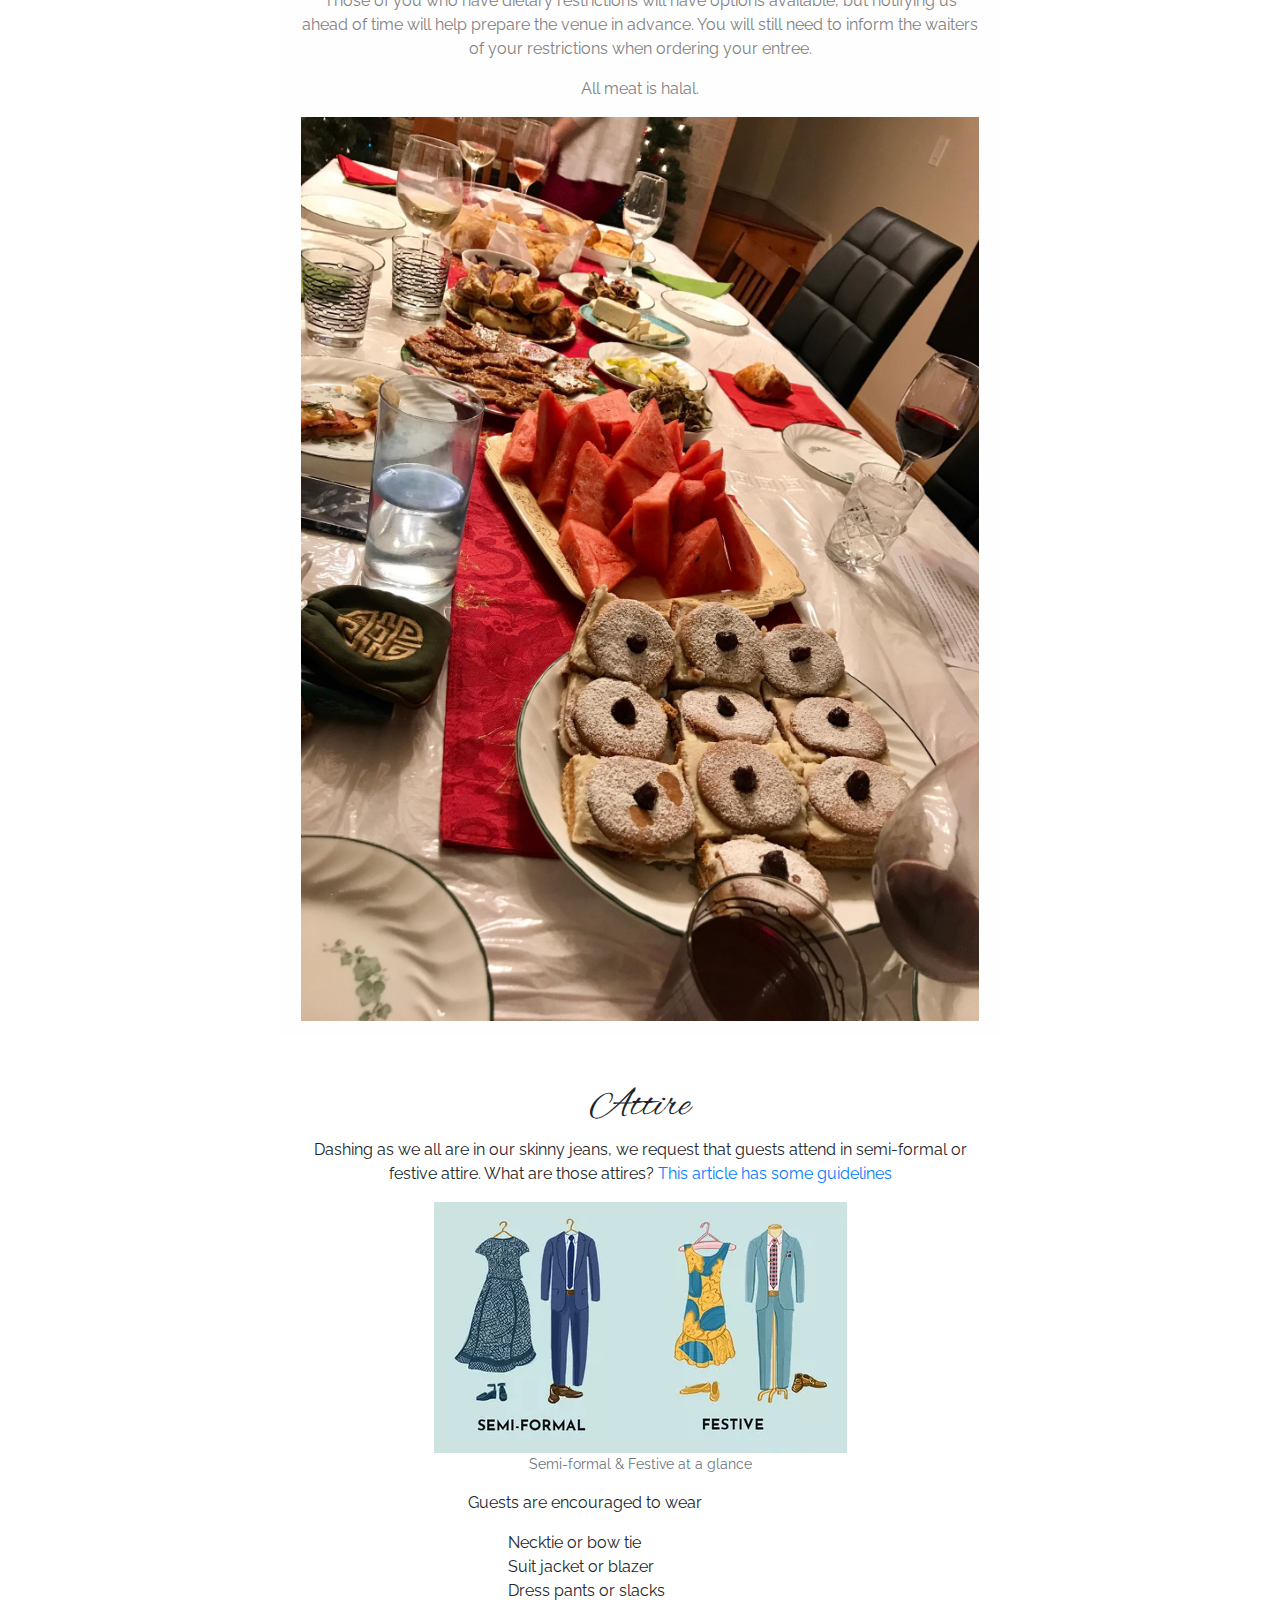
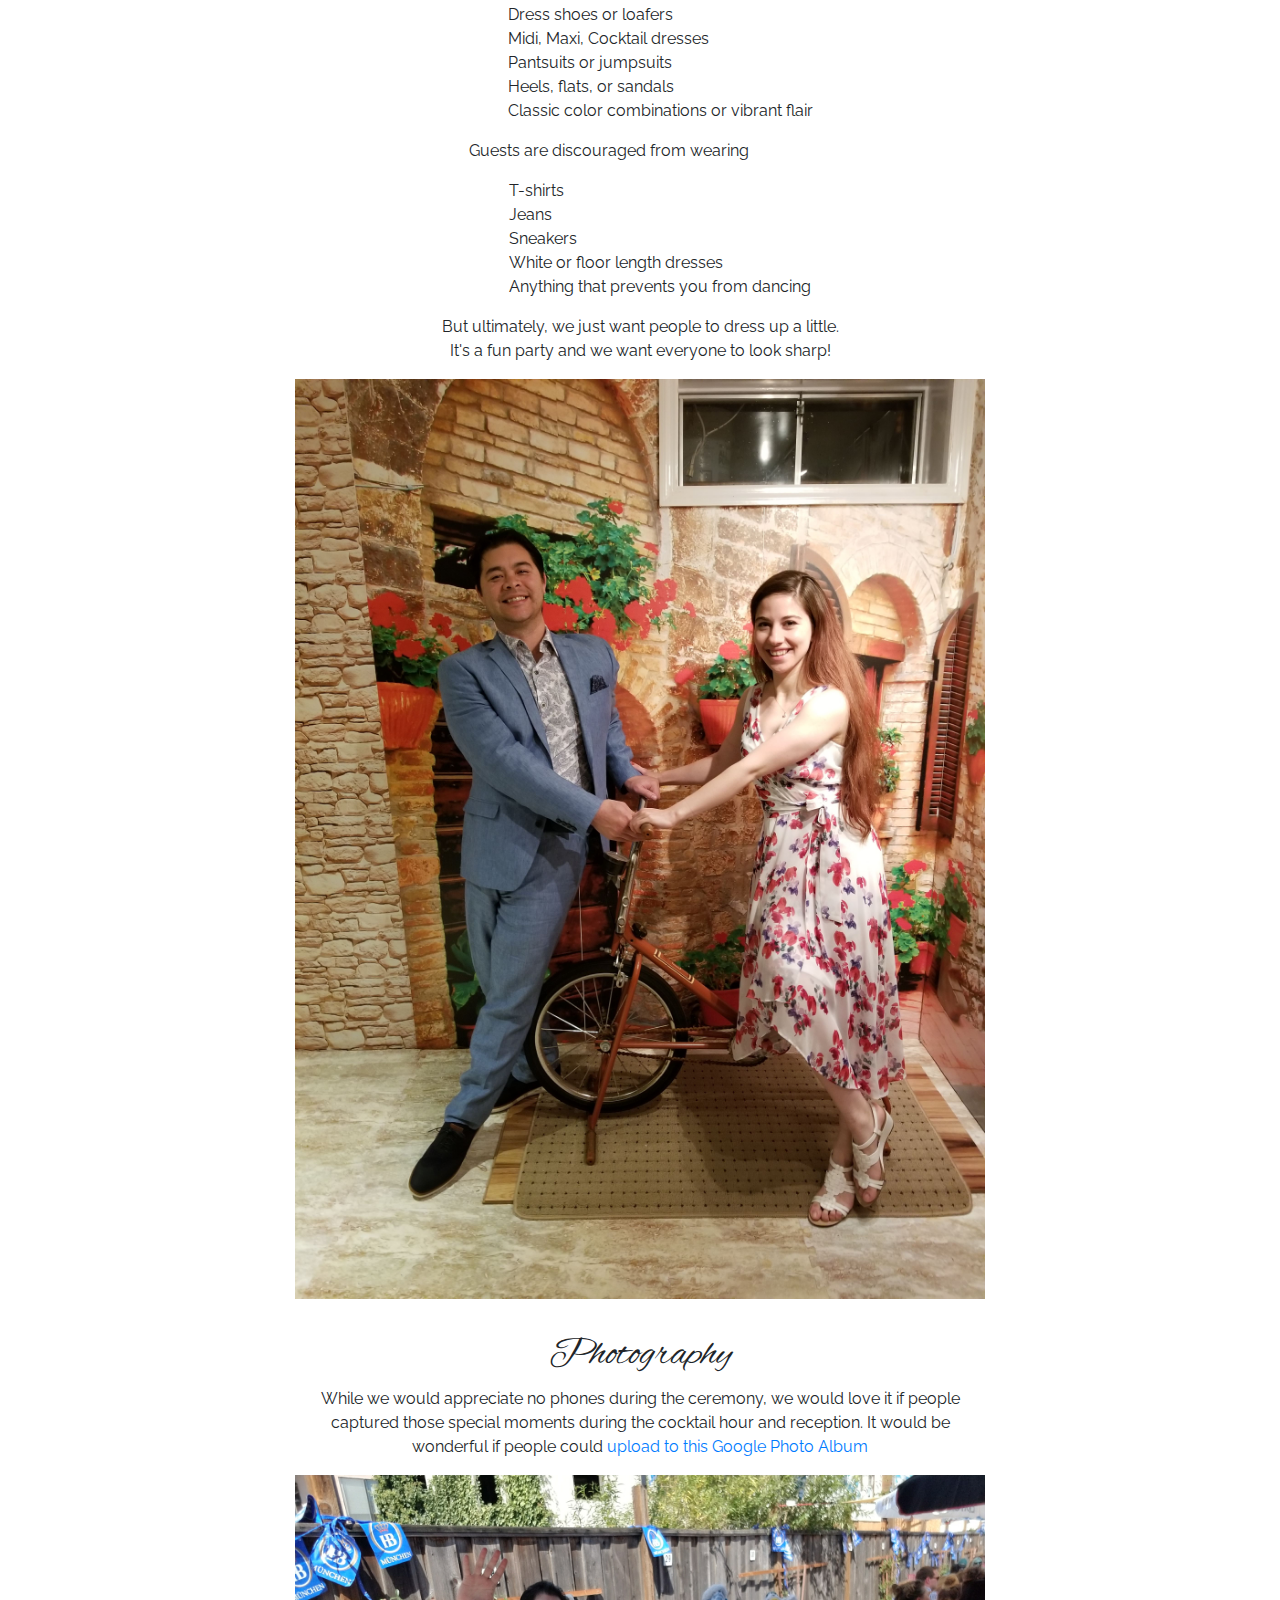
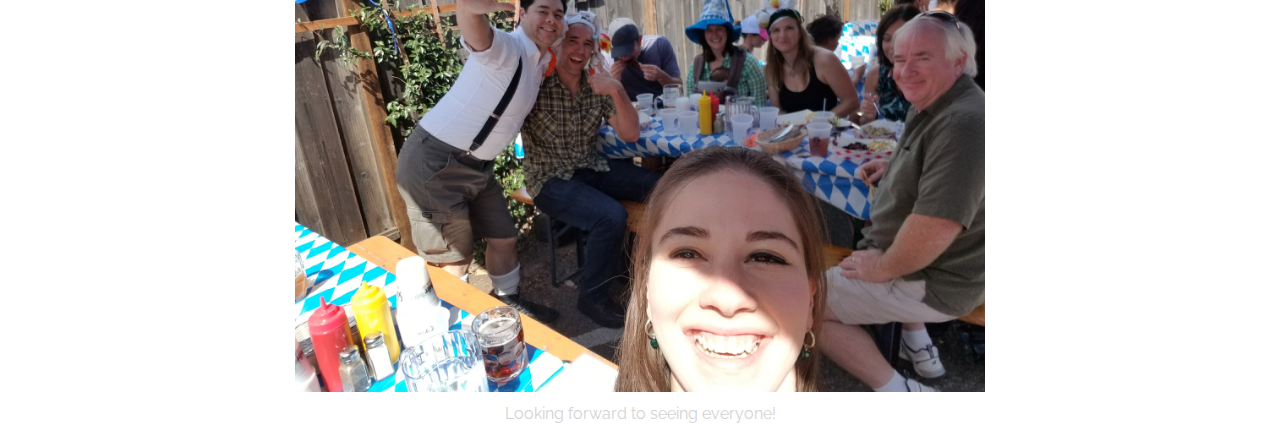
==== commit cf406022: "No navs" ====
--- a/docs/index.html
+++ b/docs/index.html
@@ -151,18 +151,6 @@
         </h1>
     </div>
 </header>
-
-<ul class="nav nav-tabs">
-    <li class="nav-item">
-        <a class="nav-link active" href="#ceremony-itinerary">Ceremony</a>
-    </li>
-    <li class="nav-item">
-        <a class="nav-link" href="#menu">Menu</a>
-    </li>
-    <li class="nav-item">
-        <a class="nav-link" href="#dress-code">Attire</a>
-    </li>
-</ul>
 
 <div class="container" id="sections">
     <div class="row" id="vaccination">
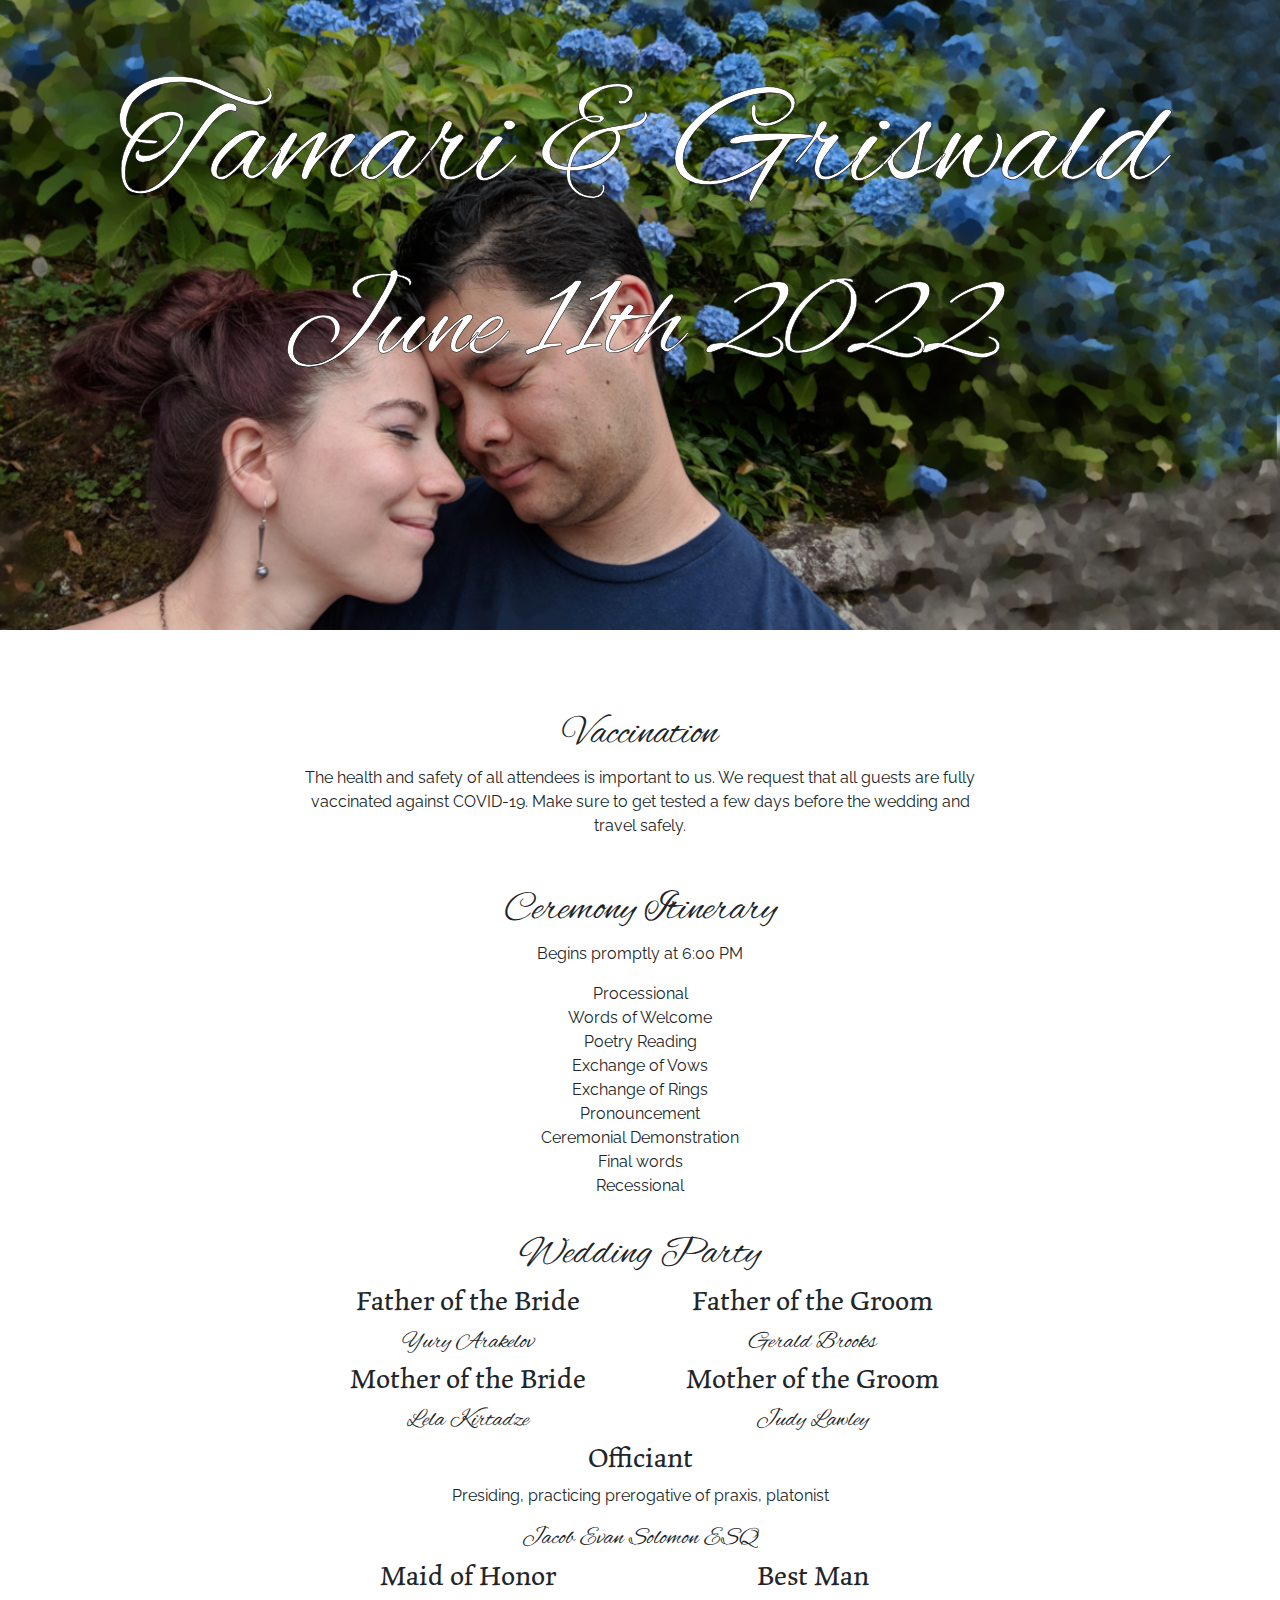
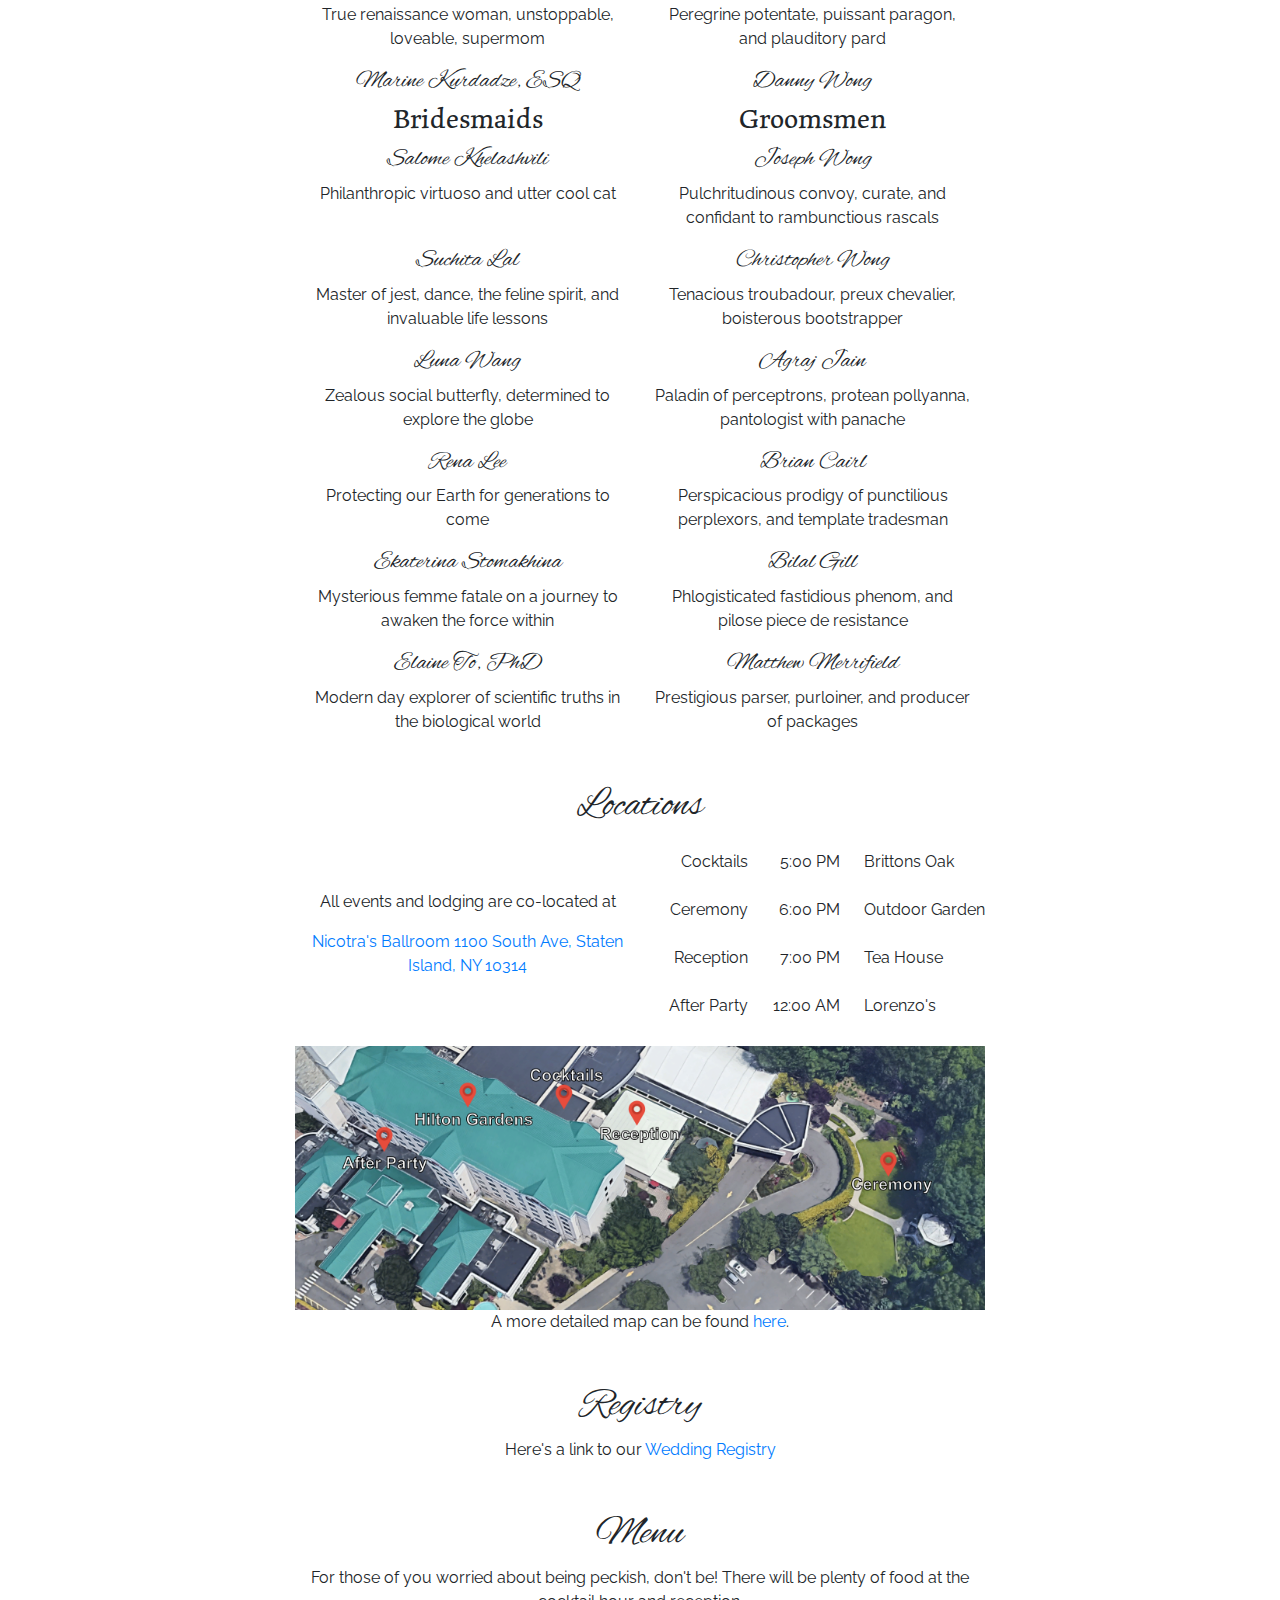
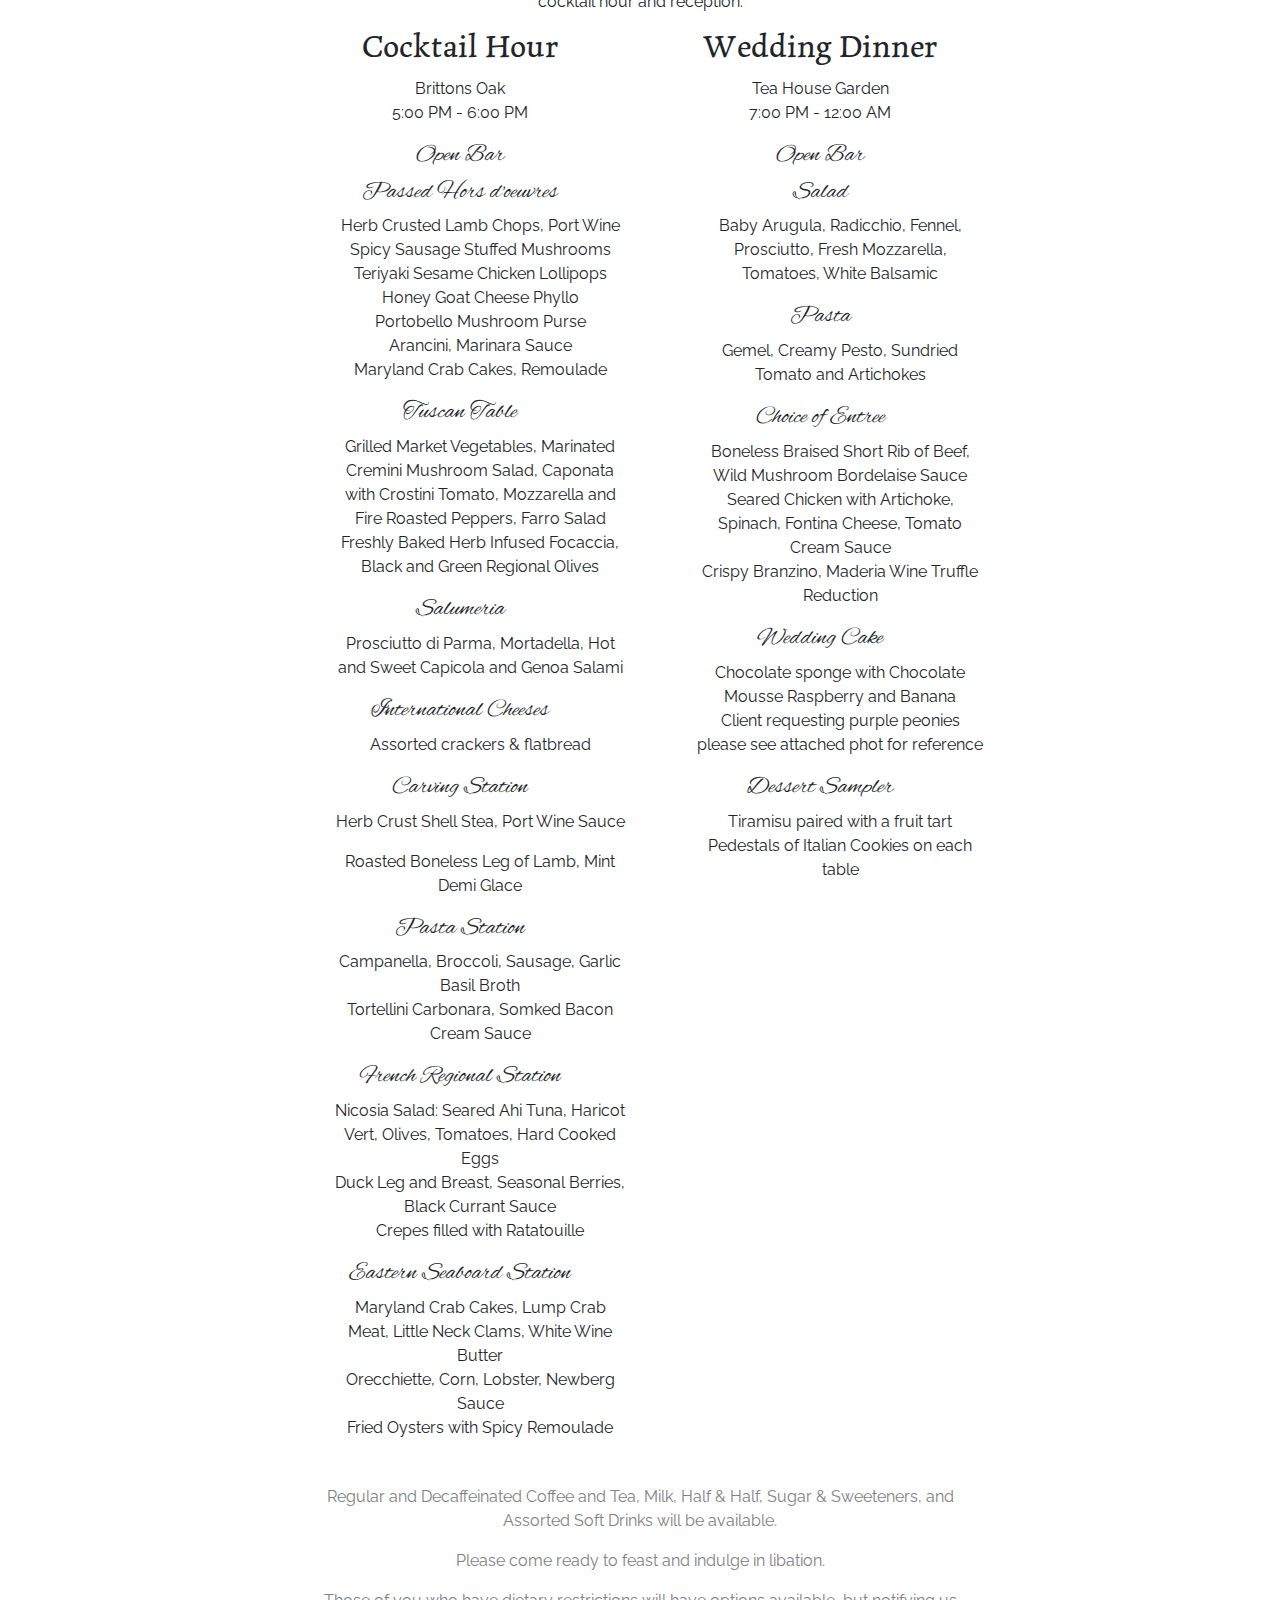
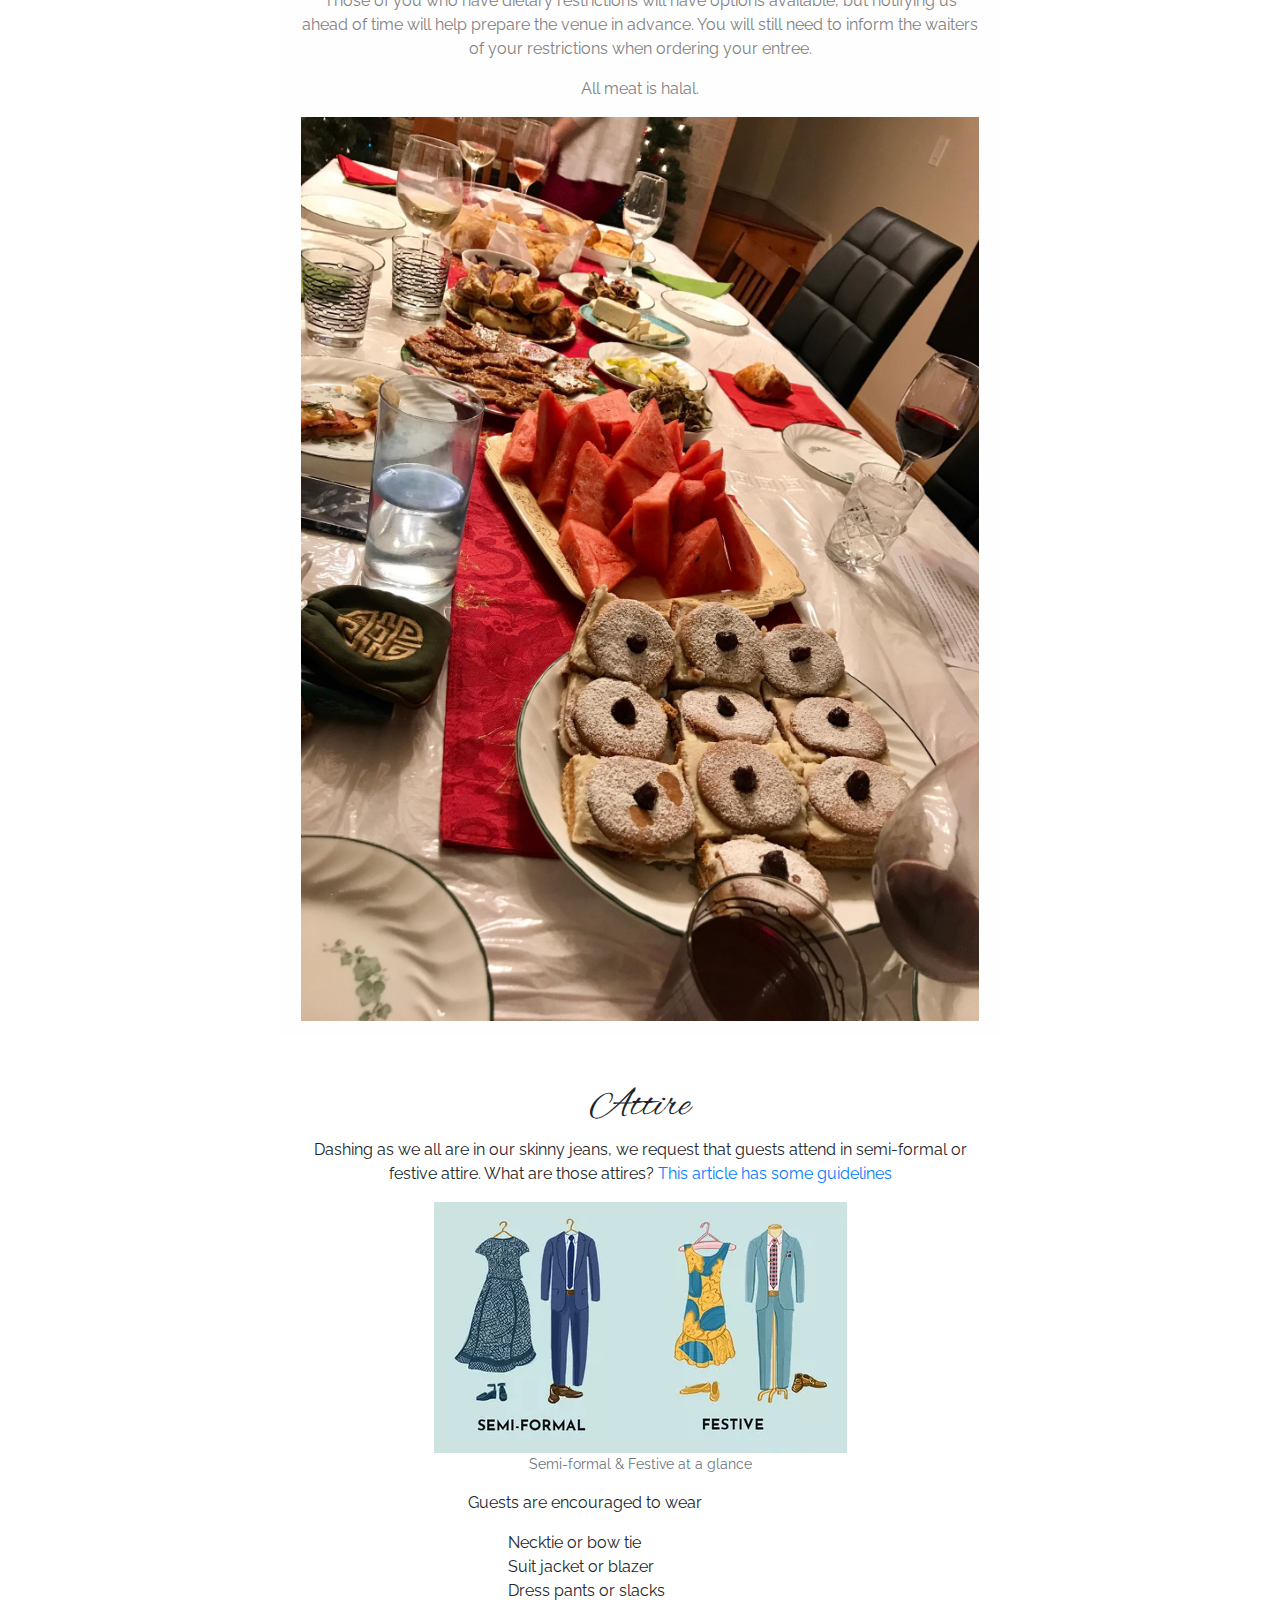
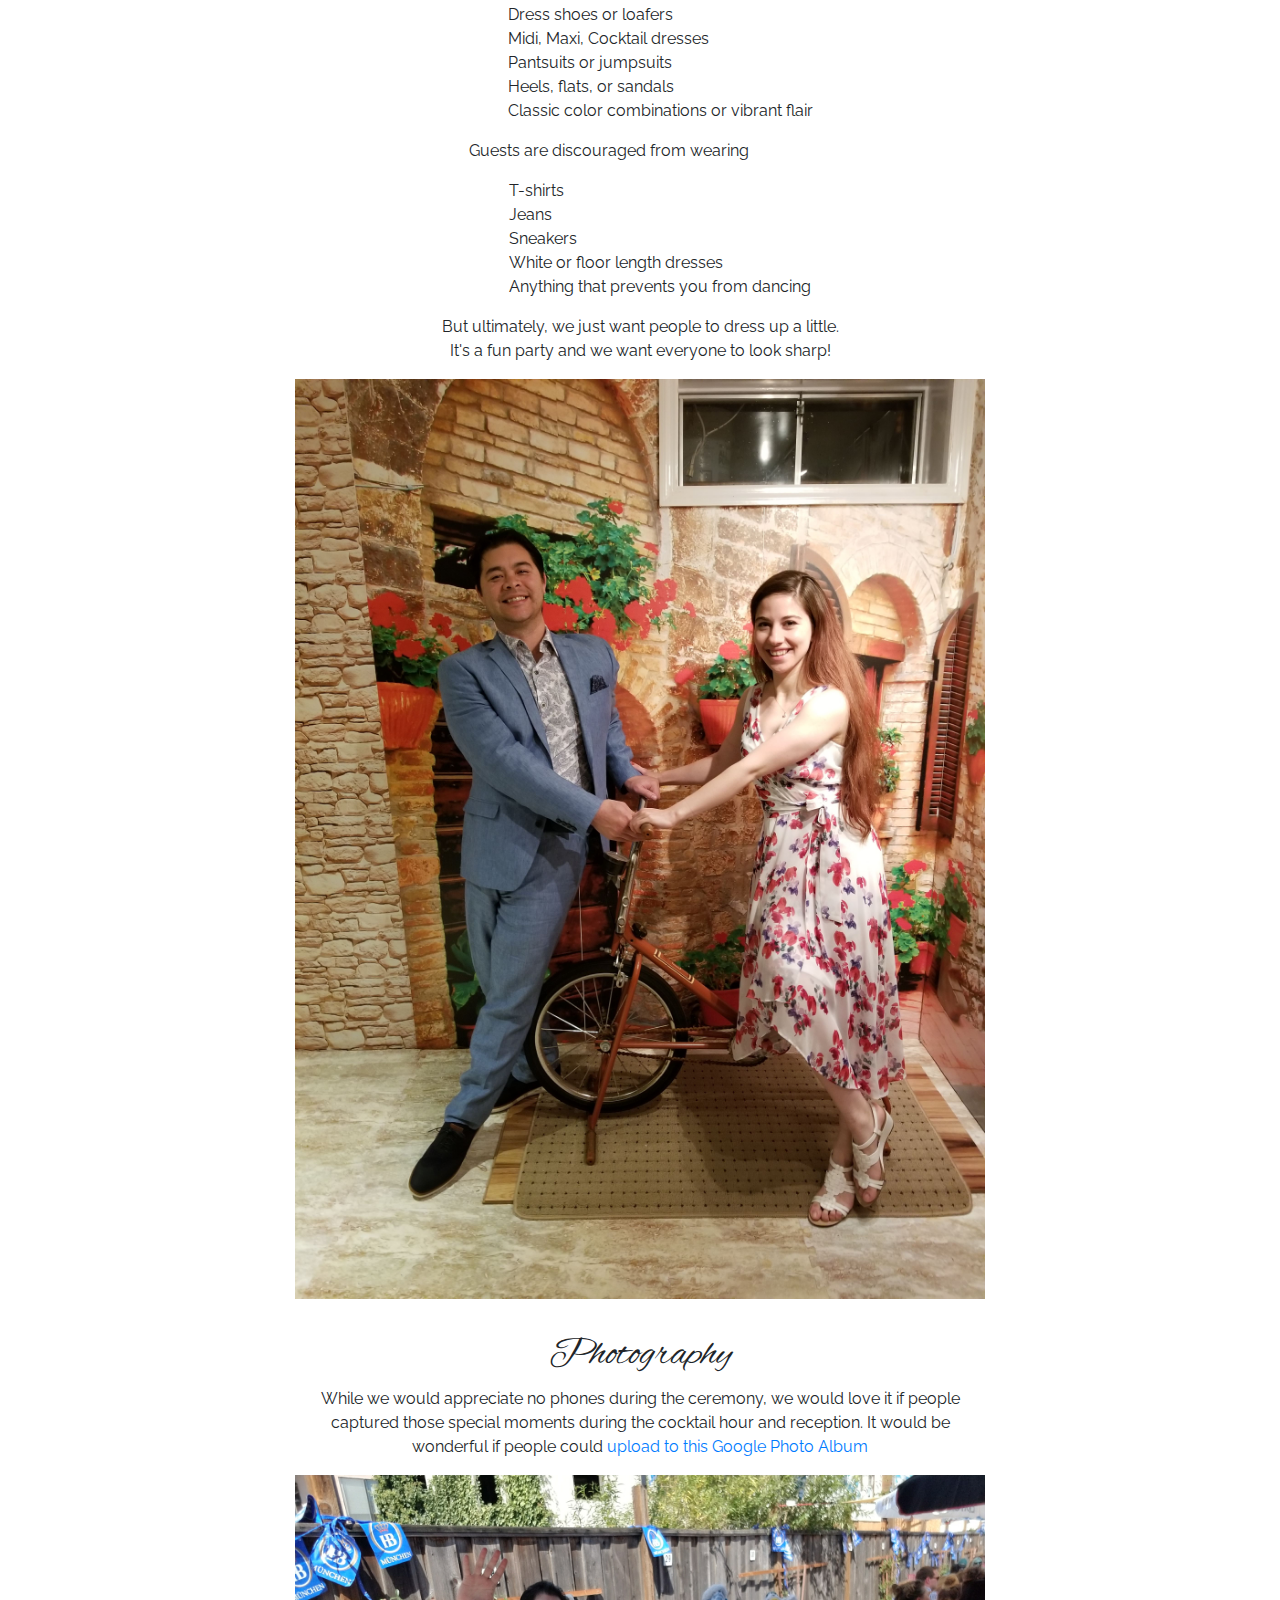
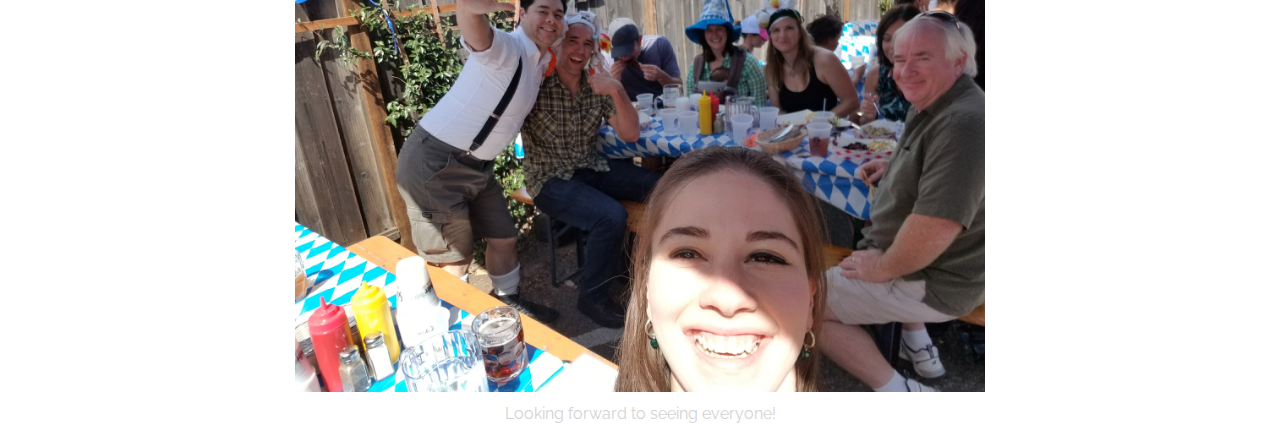
==== commit 766d920d: "Update index.html" ====
--- a/docs/index.html
+++ b/docs/index.html
@@ -239,7 +239,7 @@
         <div class="row">
             <div class="col-sm">
                 <h3> Maid of Honor </h3>
-                <p class="tagline">Benevolent renaissance woman, the unstoppable, ever loveable supermom </p>
+                <p class="tagline">True renaissance woman, unstoppable, loveable, supermom </p>
                 <h4 class="name"> Marine Kurdadze, ESQ </h4>
             </div>
             <div class="col-sm">
@@ -283,7 +283,7 @@
             </div>
             <div class="col-sm-6">
                     <h4 class="name">Rena Lee</h4>
-                    <p class="tagline">On a journey to protect our Earth for generations to come</p>
+                    <p class="tagline">Protecting our Earth for generations to come</p>
             </div>
             <div class="col-sm-6 order-1 order-sm-0">
                 <h4 class="name">Brian Cairl</h4>
@@ -291,7 +291,7 @@
             </div>
             <div class="col-sm-6">
                     <h4 class="name">Ekaterina Stomakhina</h4>
-                    <p class="tagline">Mysterious femme fetal on a journey to awaken the force within</p>
+                    <p class="tagline">Mysterious femme fatale on a journey to awaken the force within</p>
             </div>
             <div class="col-sm-6 order-1 order-sm-0">
                 <h4 class="name">Bilal Gill</h4>
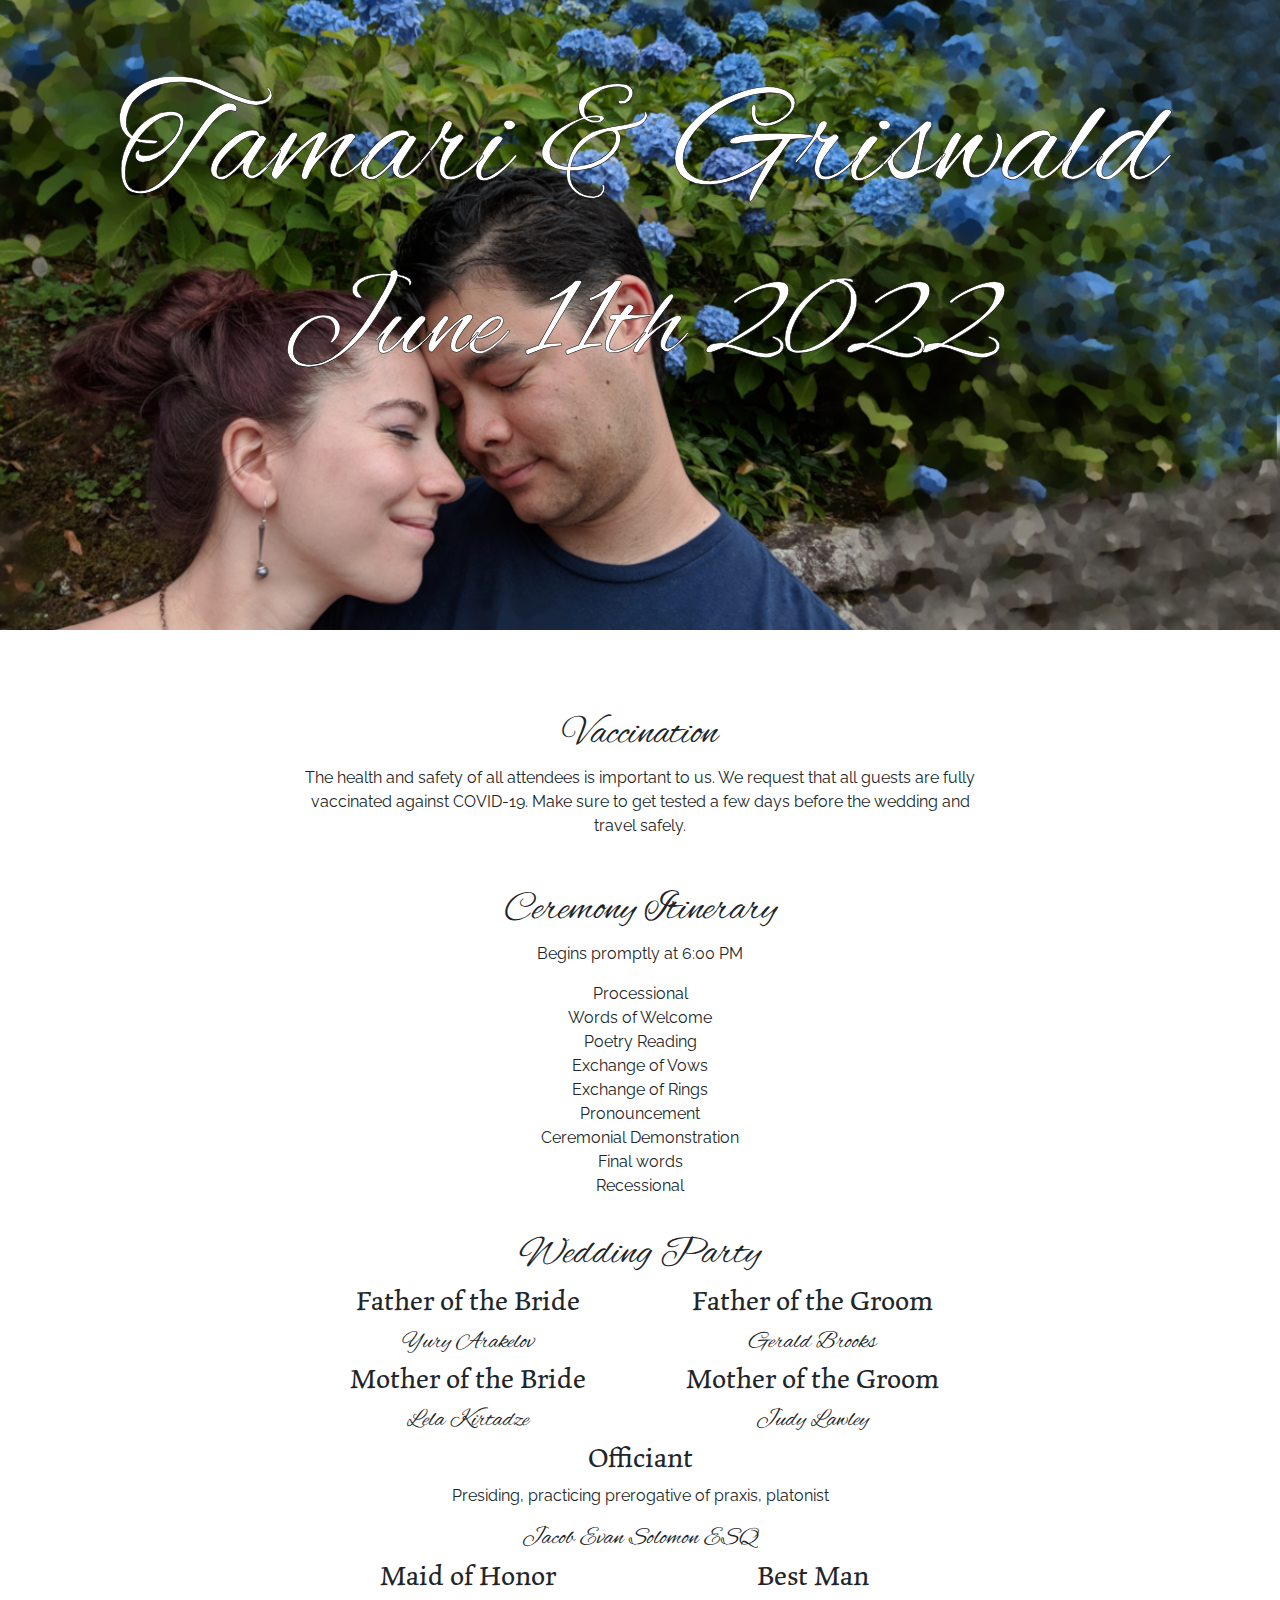
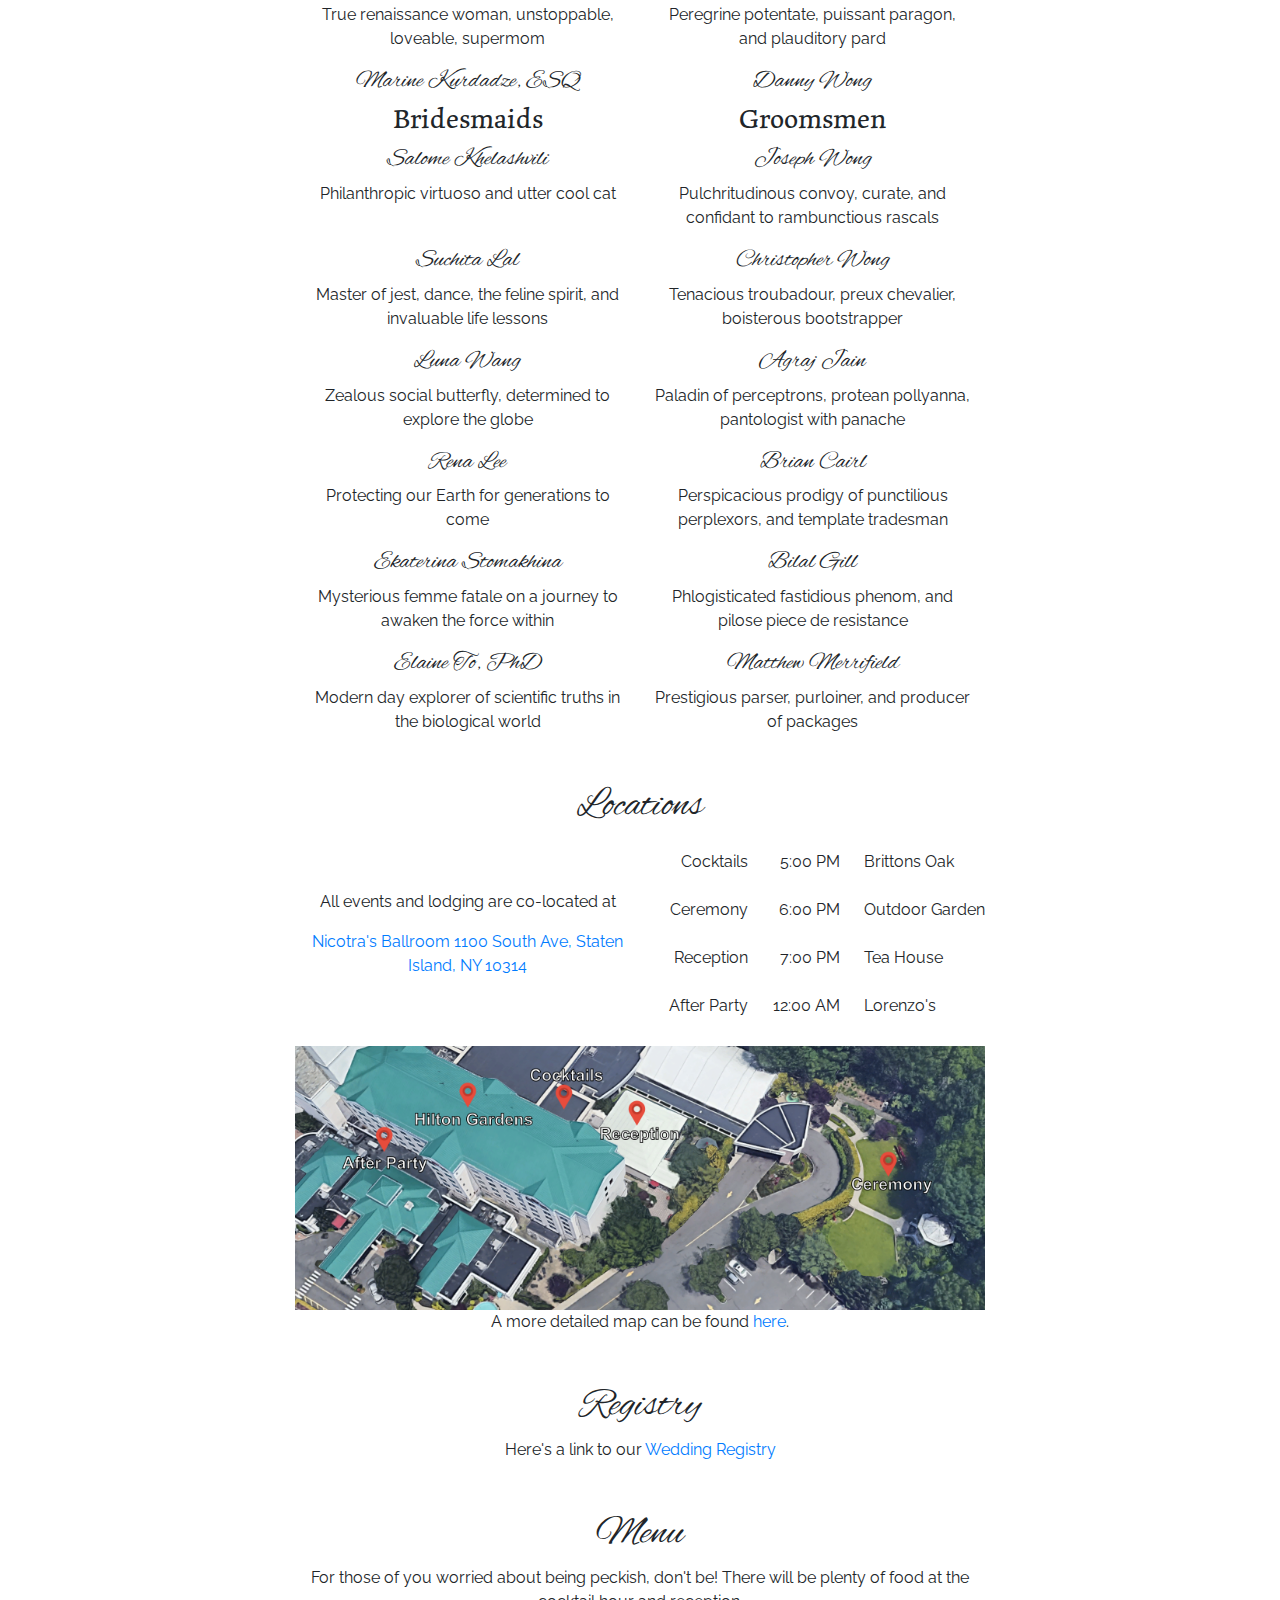
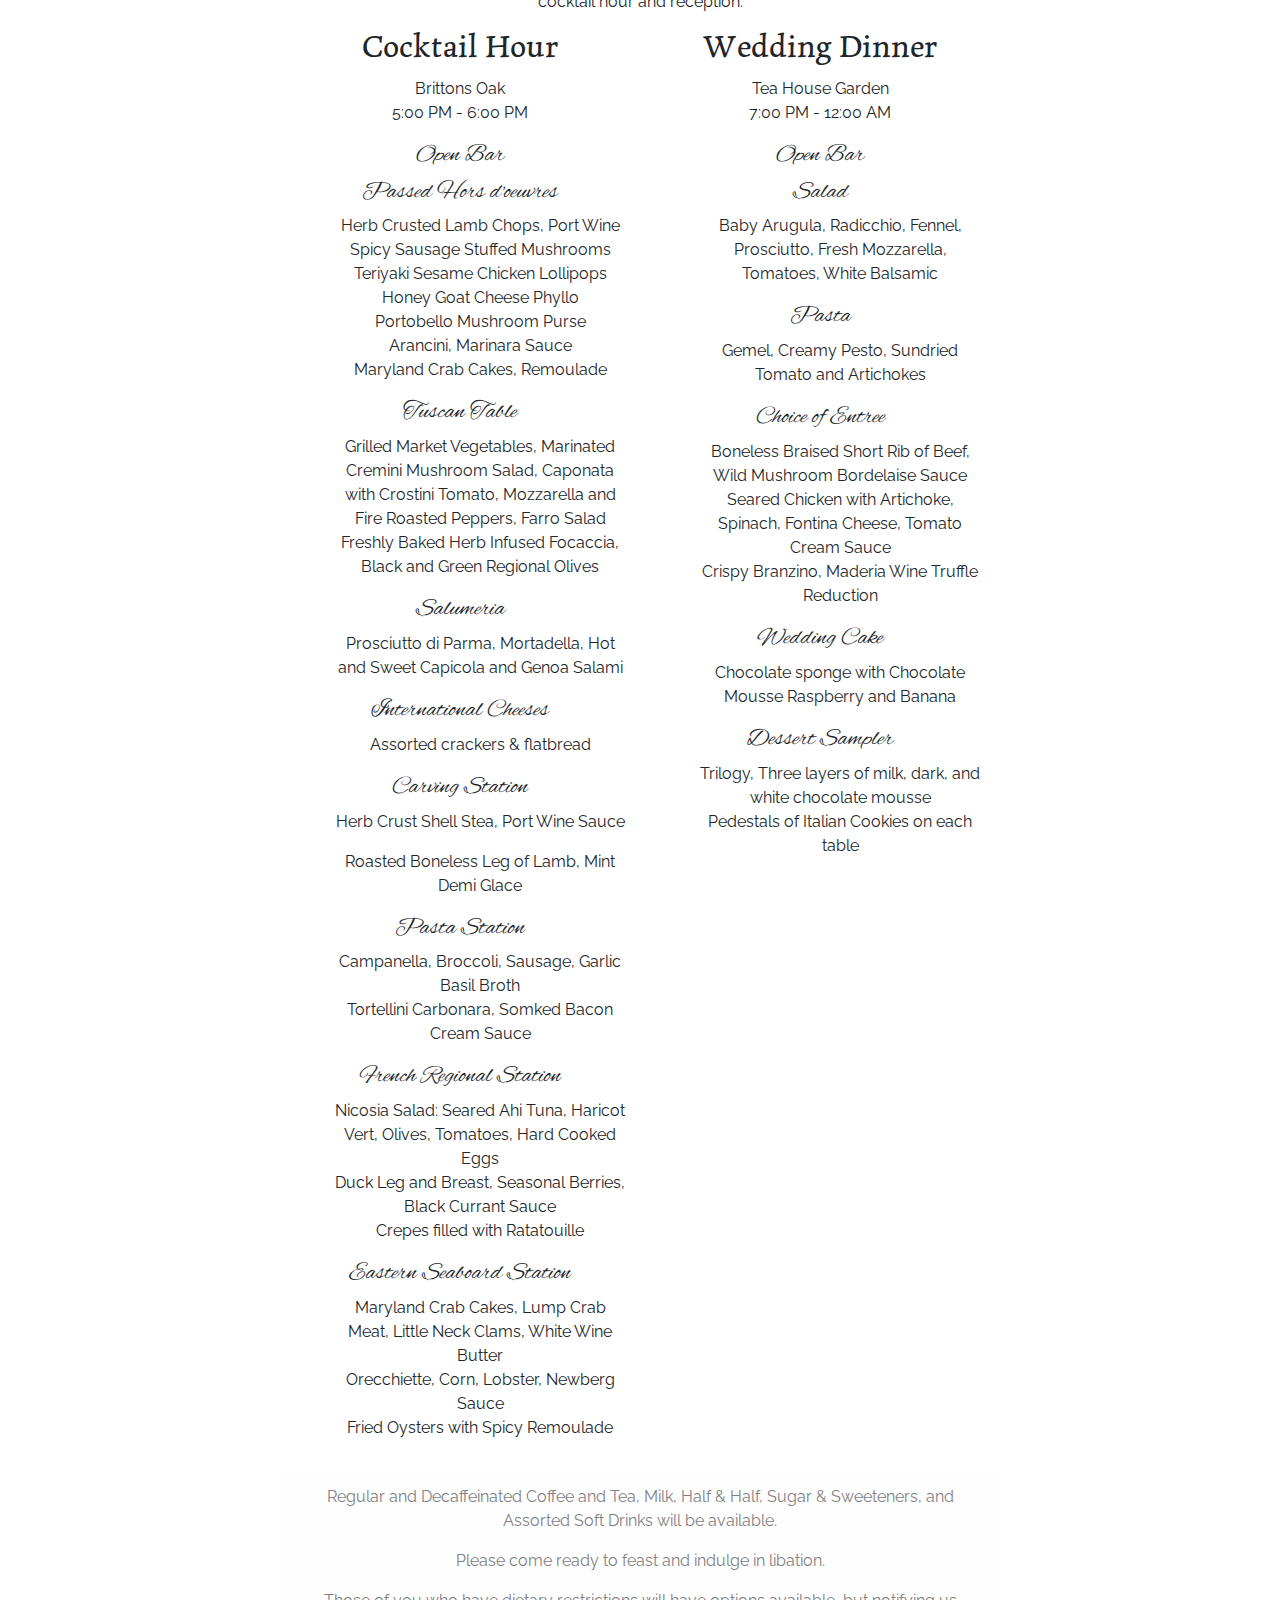
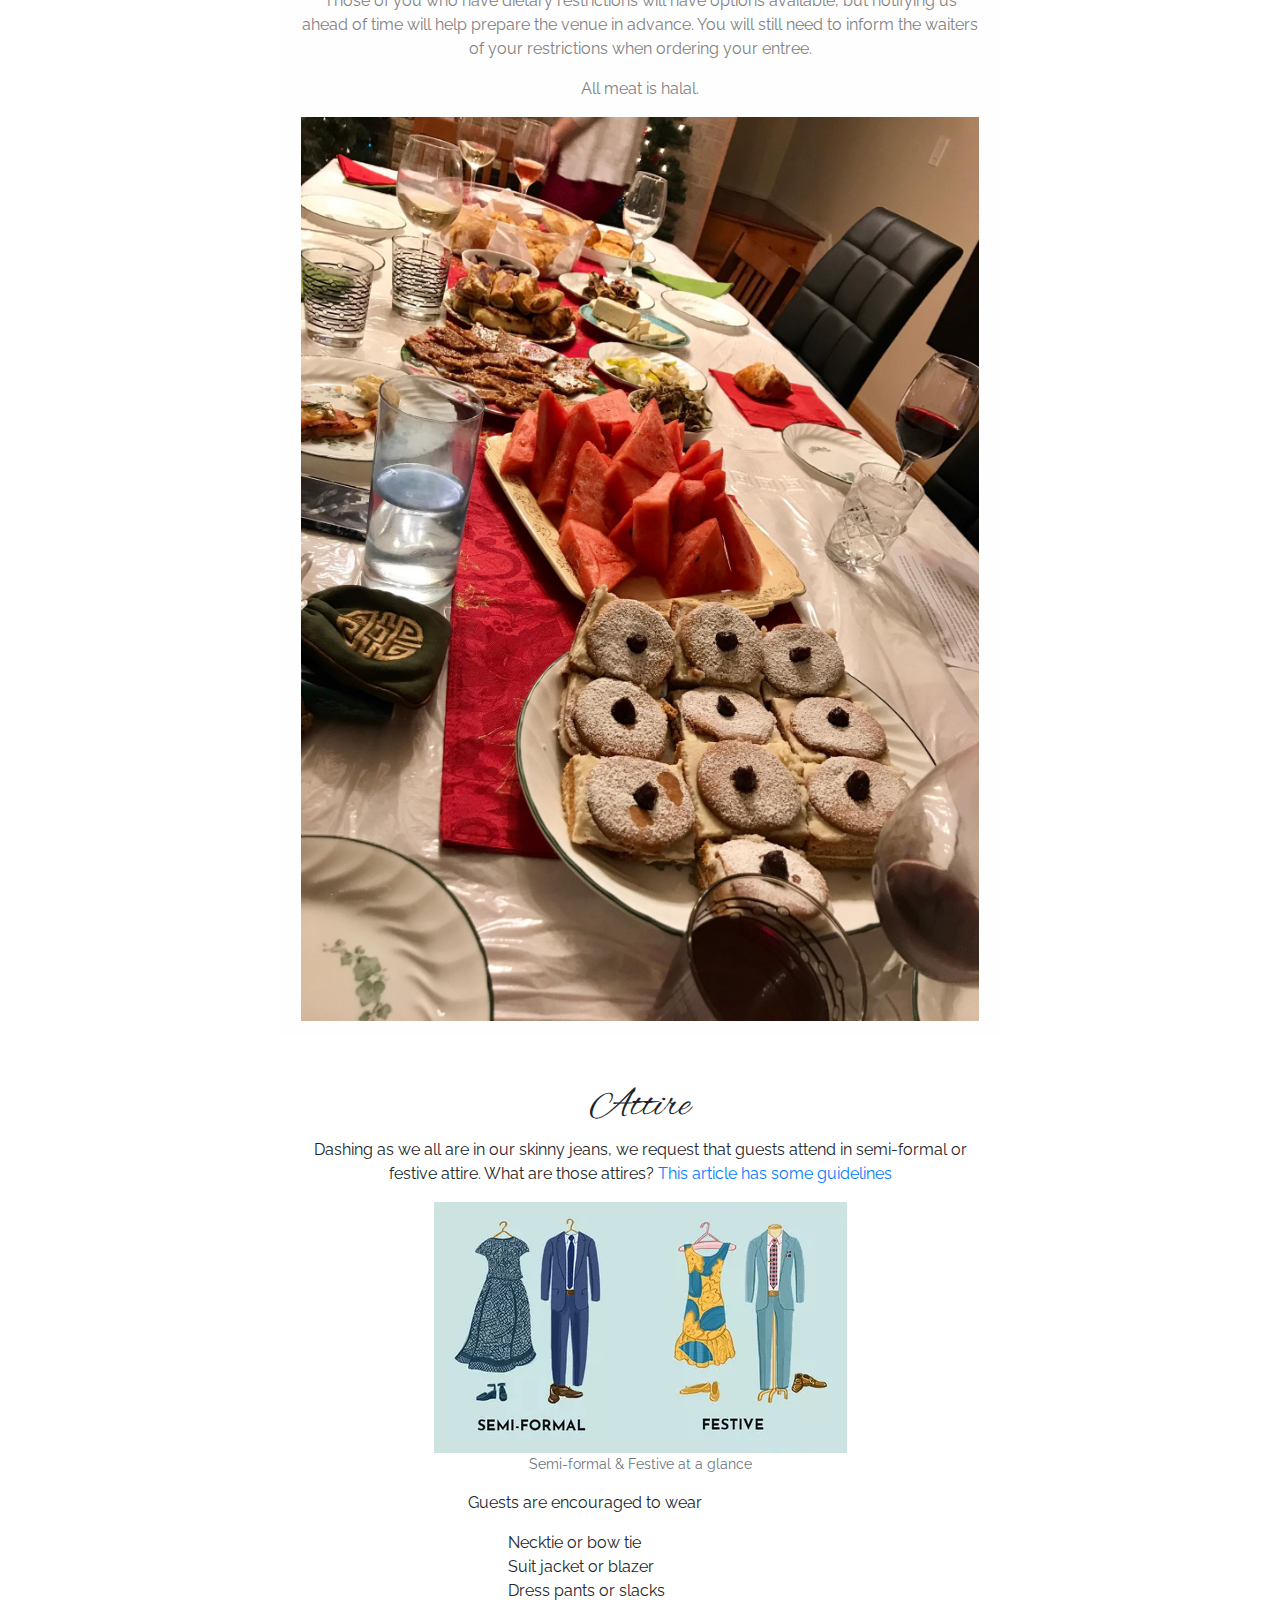
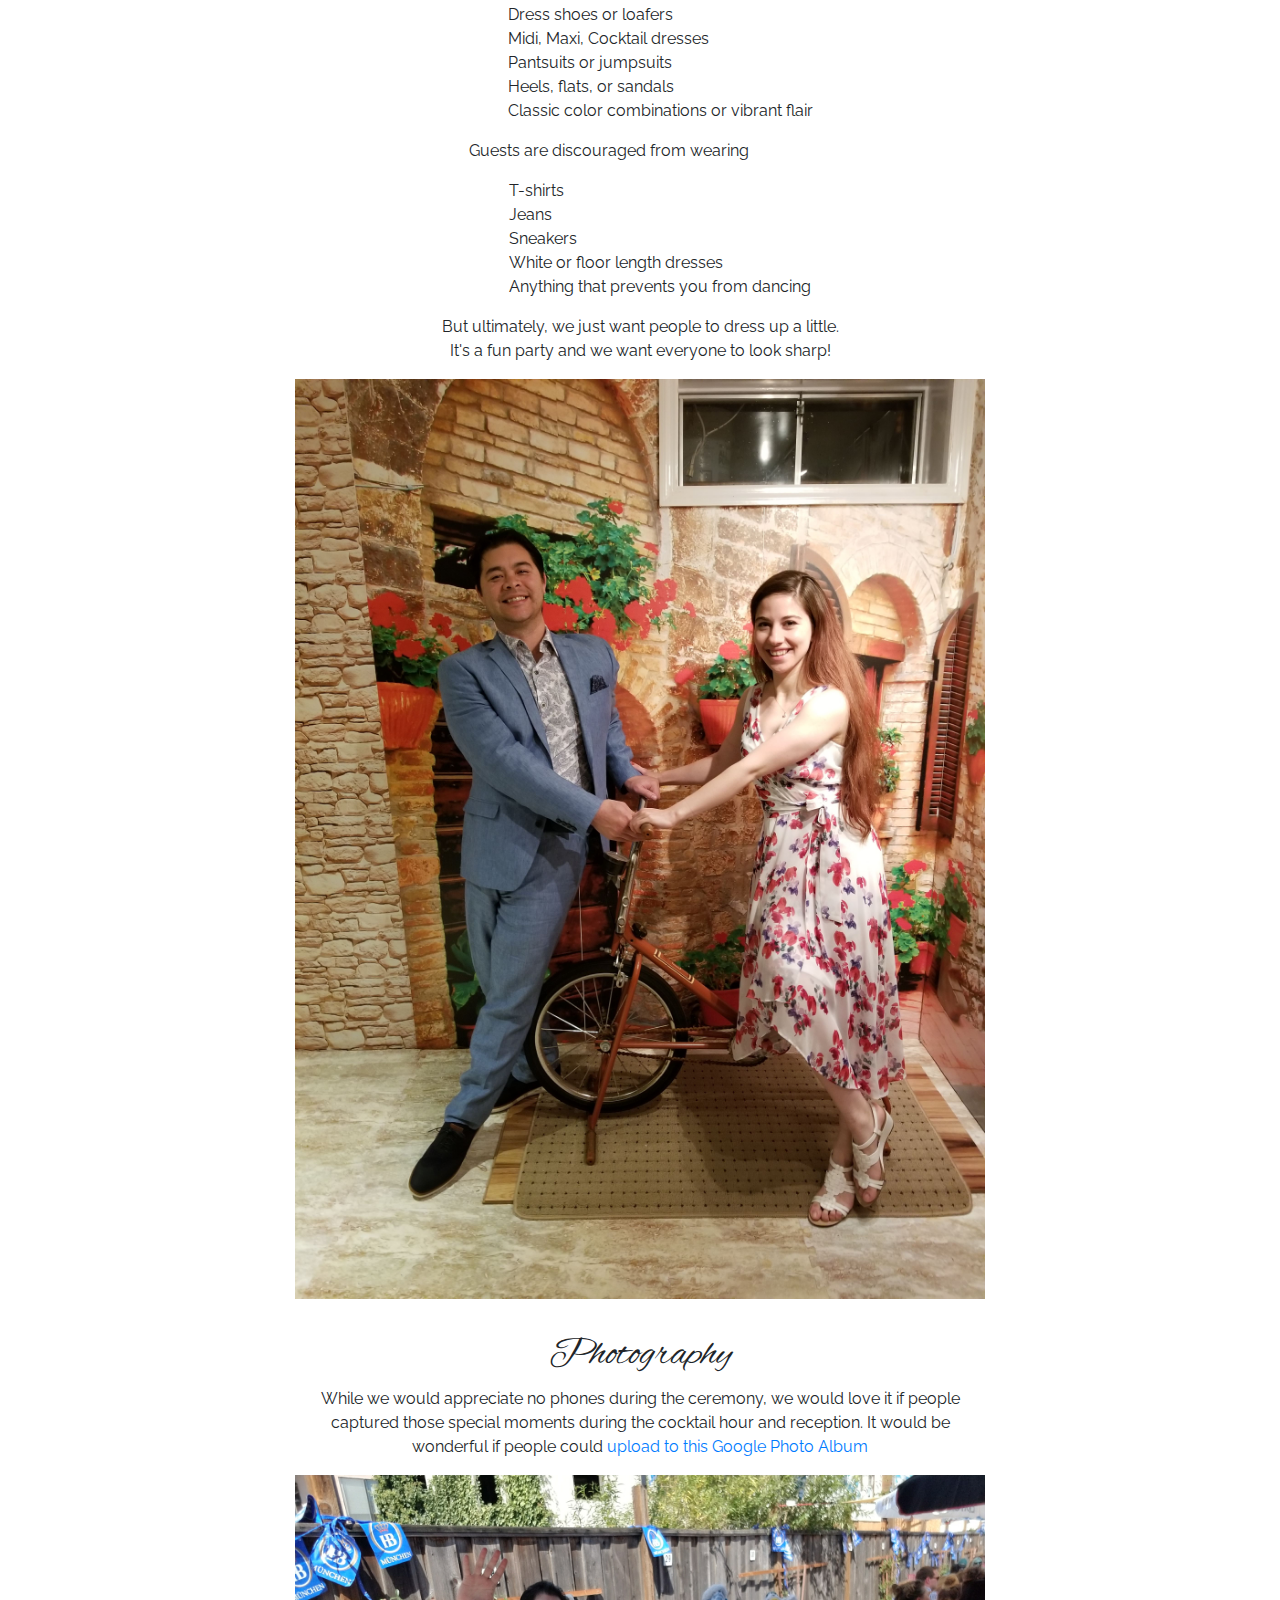
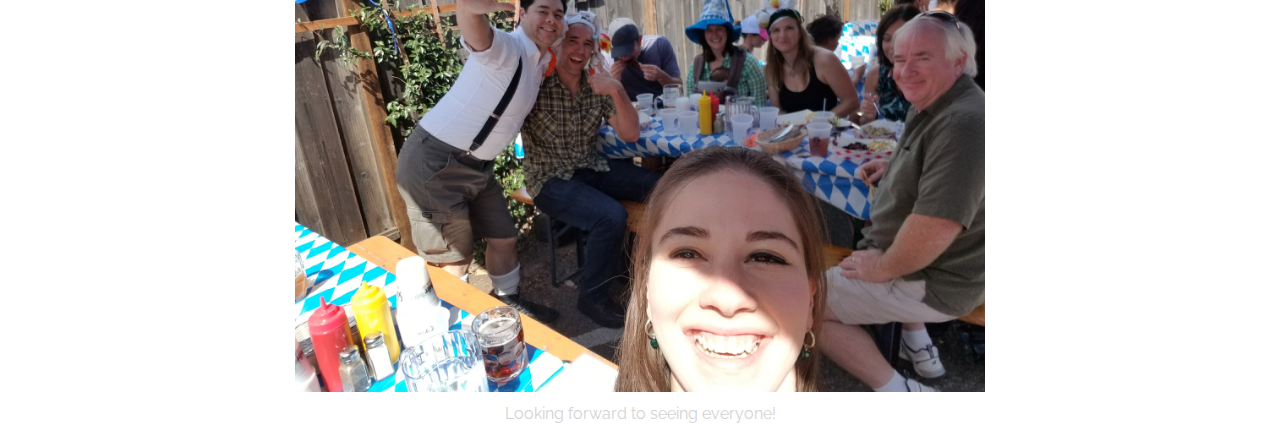
==== commit 7ff0ec67: "Update index.html" ====
--- a/docs/index.html
+++ b/docs/index.html
@@ -472,11 +472,10 @@
                     <h4>Wedding Cake</h4>
                     <ul>
                         <li>Chocolate sponge with Chocolate Mousse Raspberry and Banana</li>
-                        <li>Client requesting purple peonies please see attached phot for reference</li>
                     </ul>
                     <h4>Dessert Sampler</h4>
                     <ul>
-                        <li>Tiramisu paired with a fruit tart</li>
+                        <li>Trilogy, Three layers of milk, dark, and white chocolate mousse</li>
                         <li>Pedestals of Italian Cookies on each table</li>
                     </ul>
                 </div>
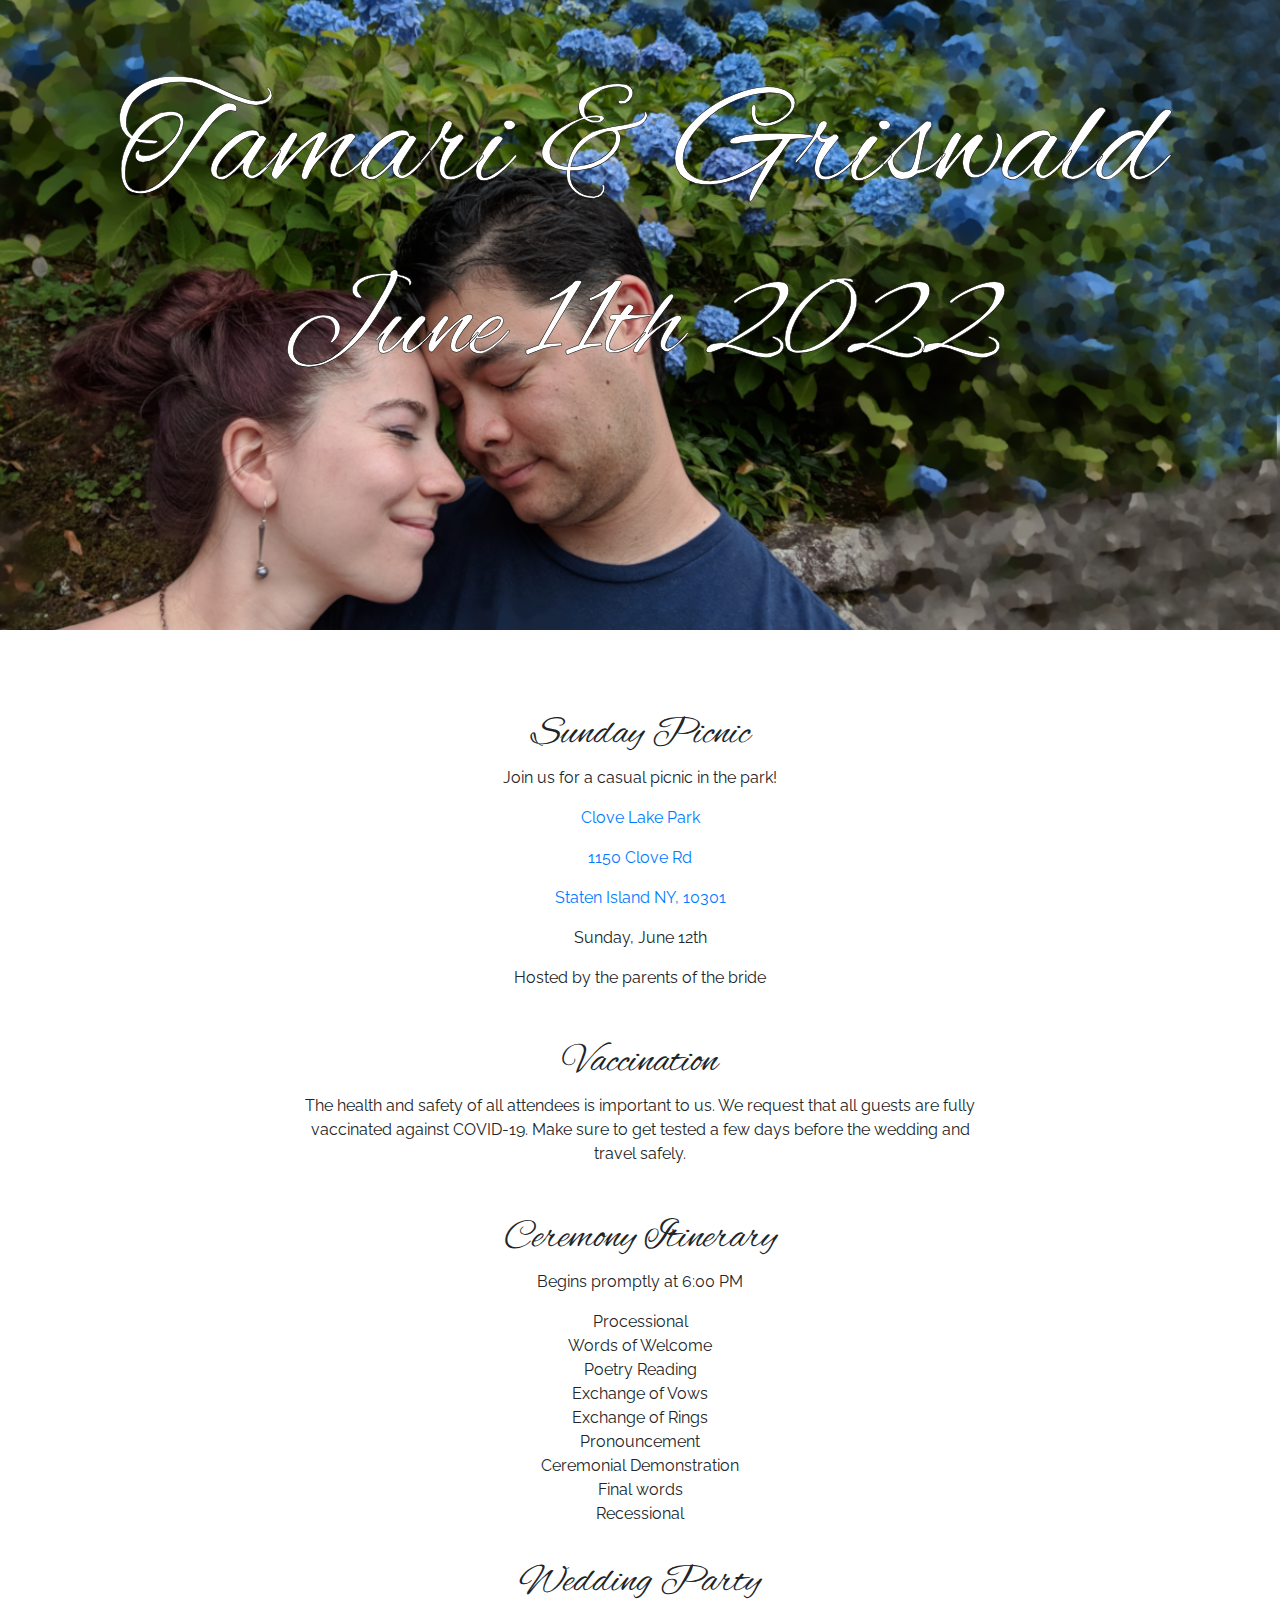
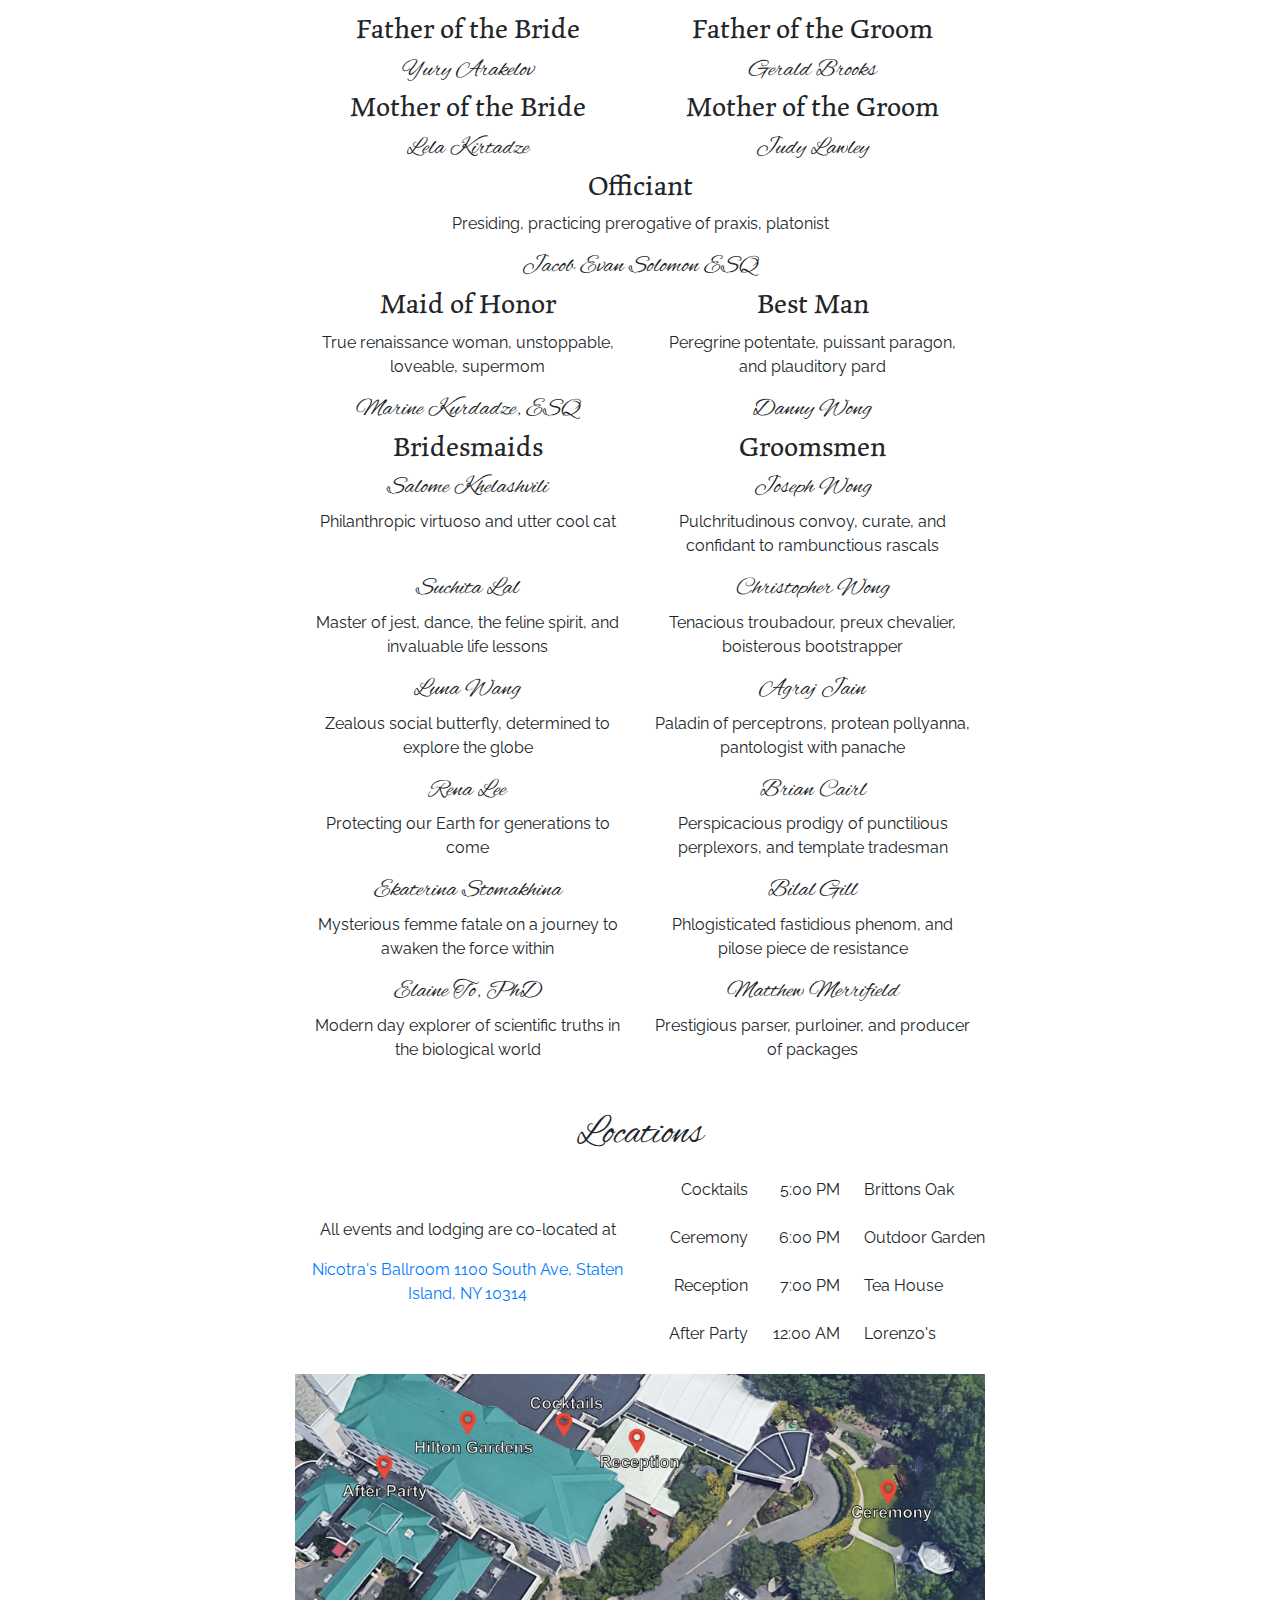
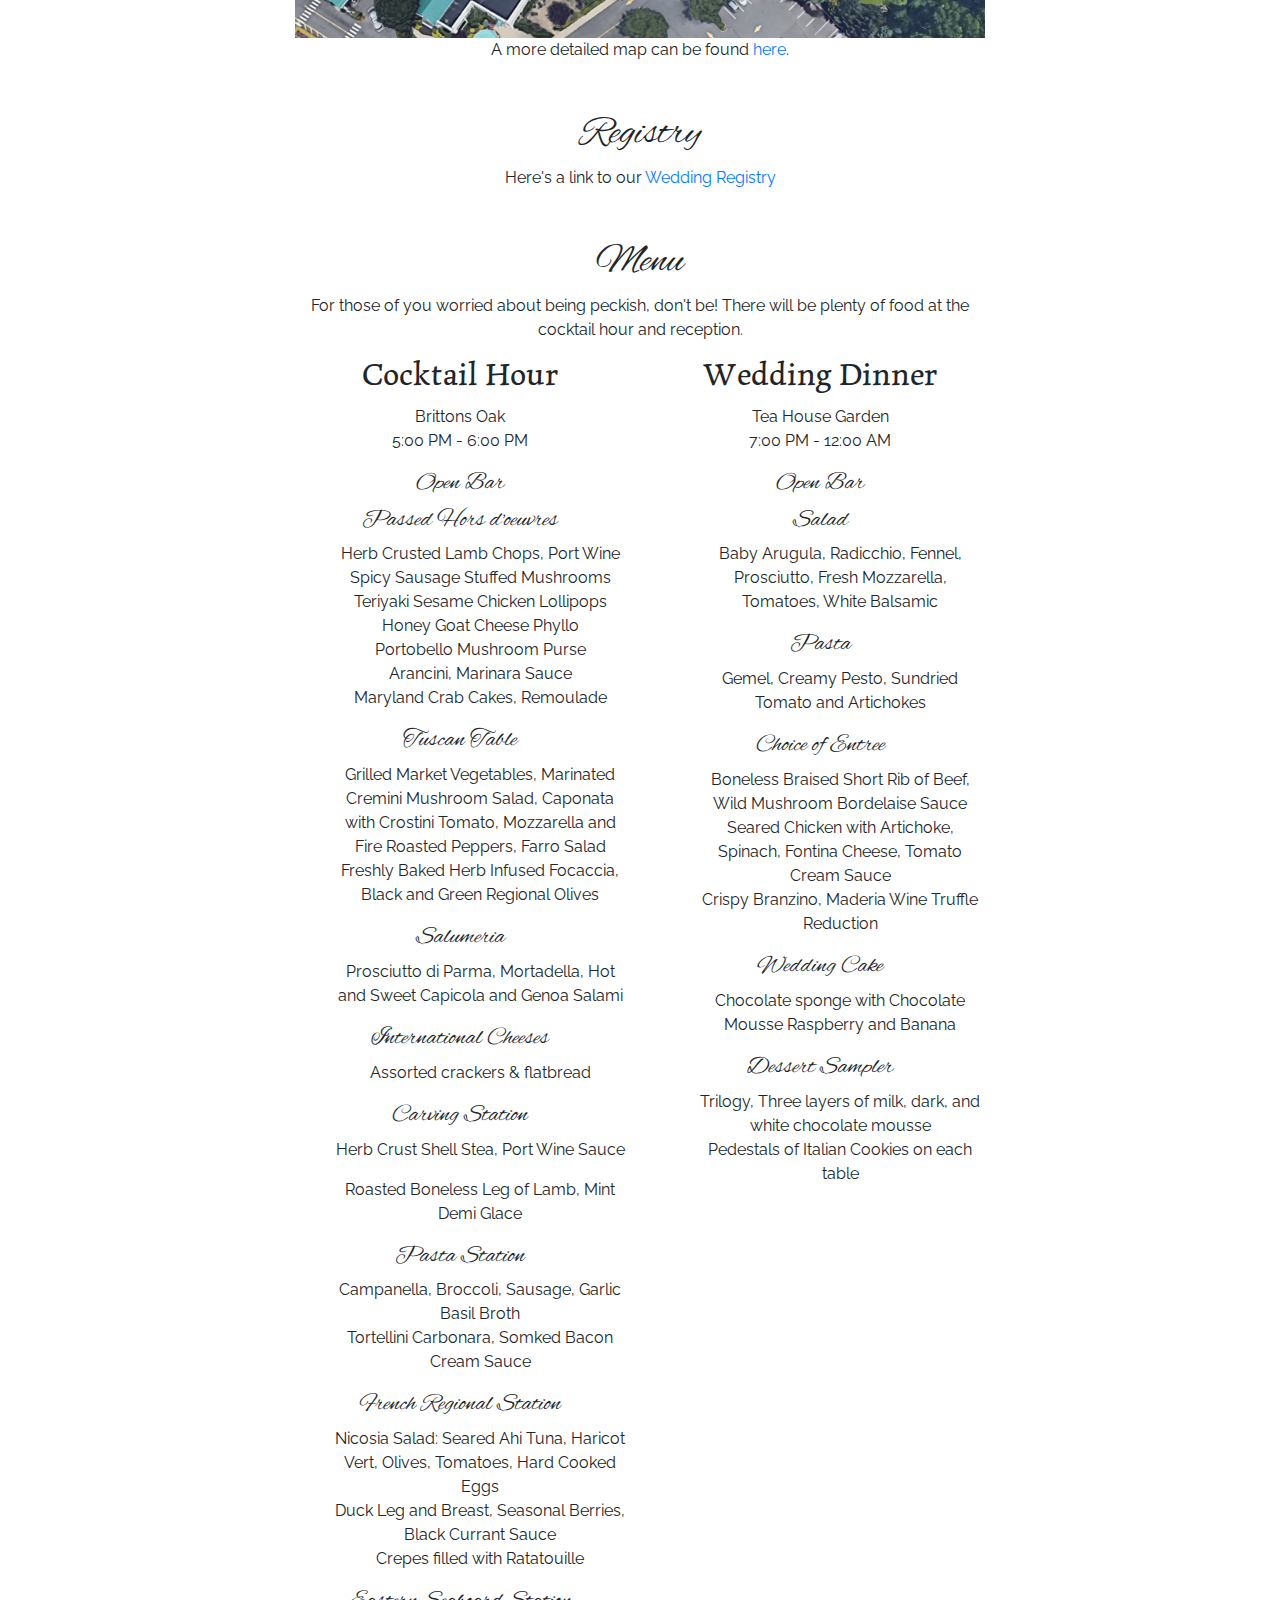
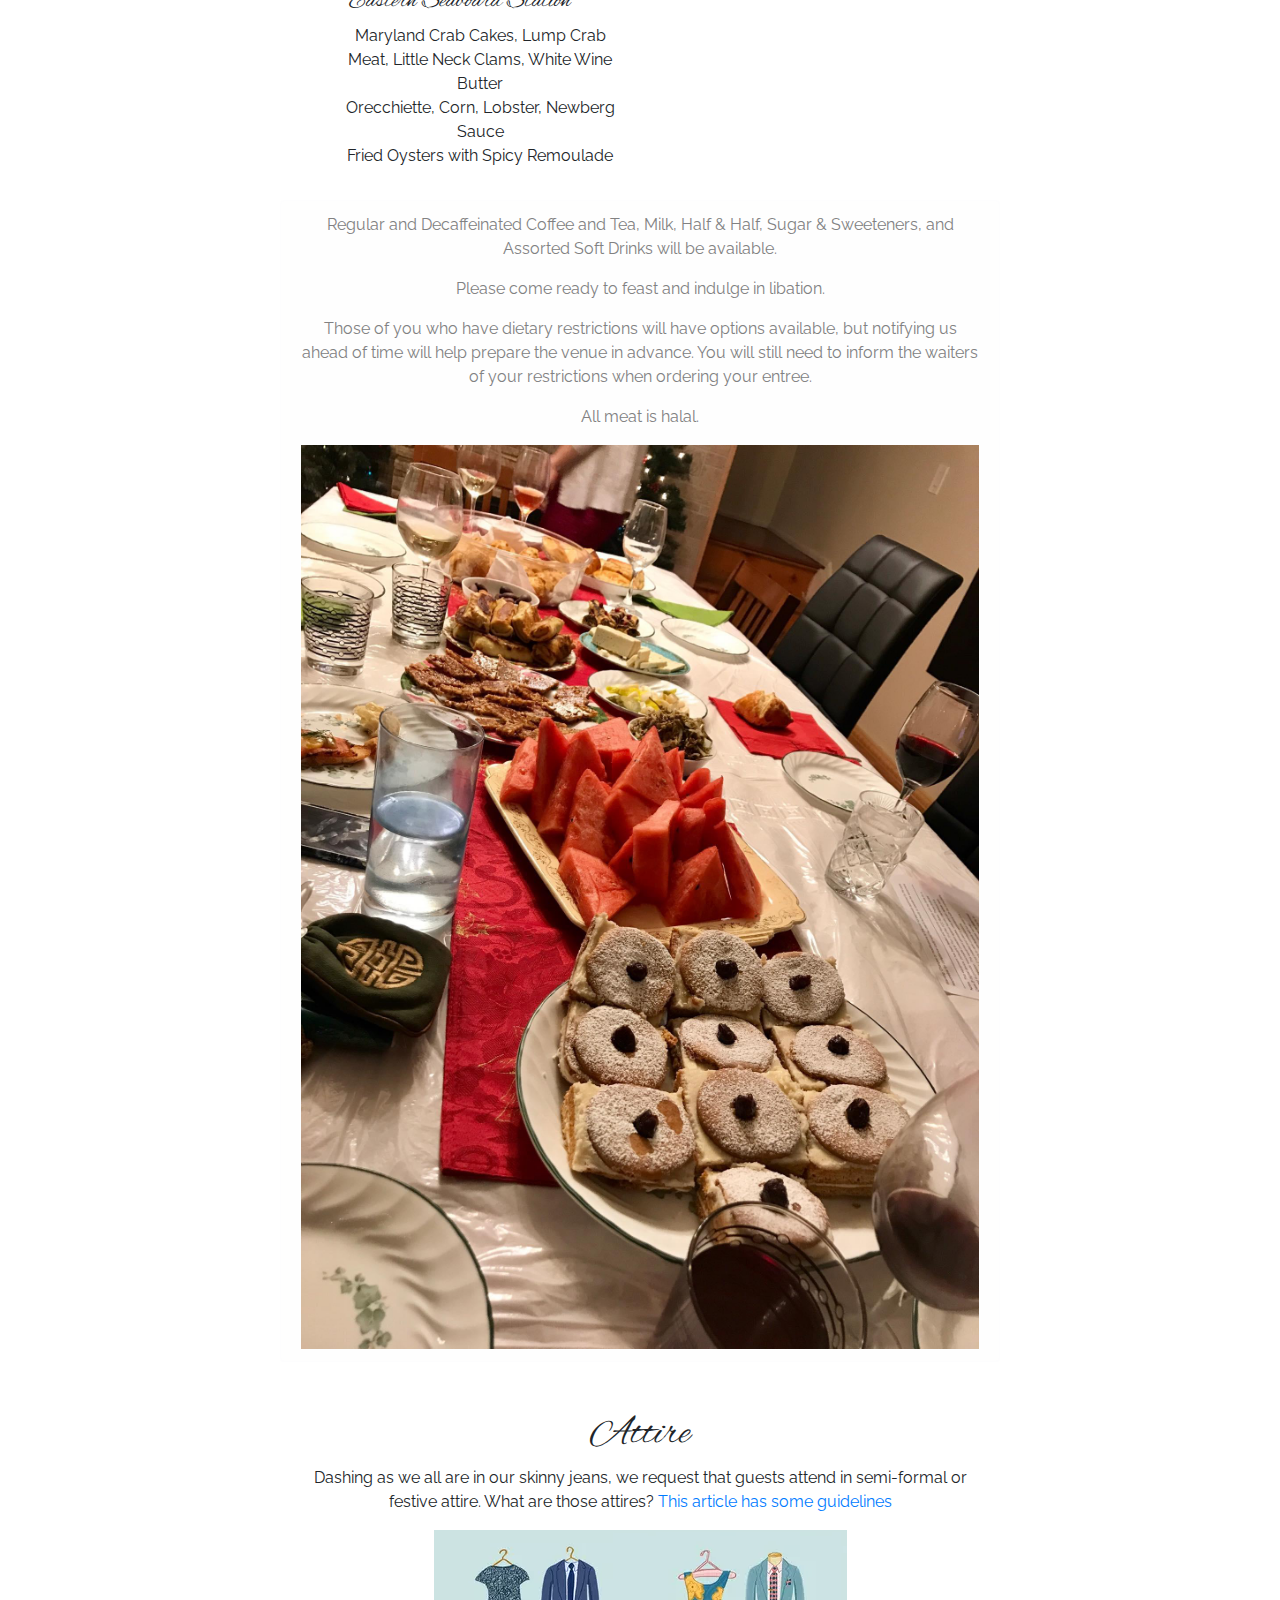
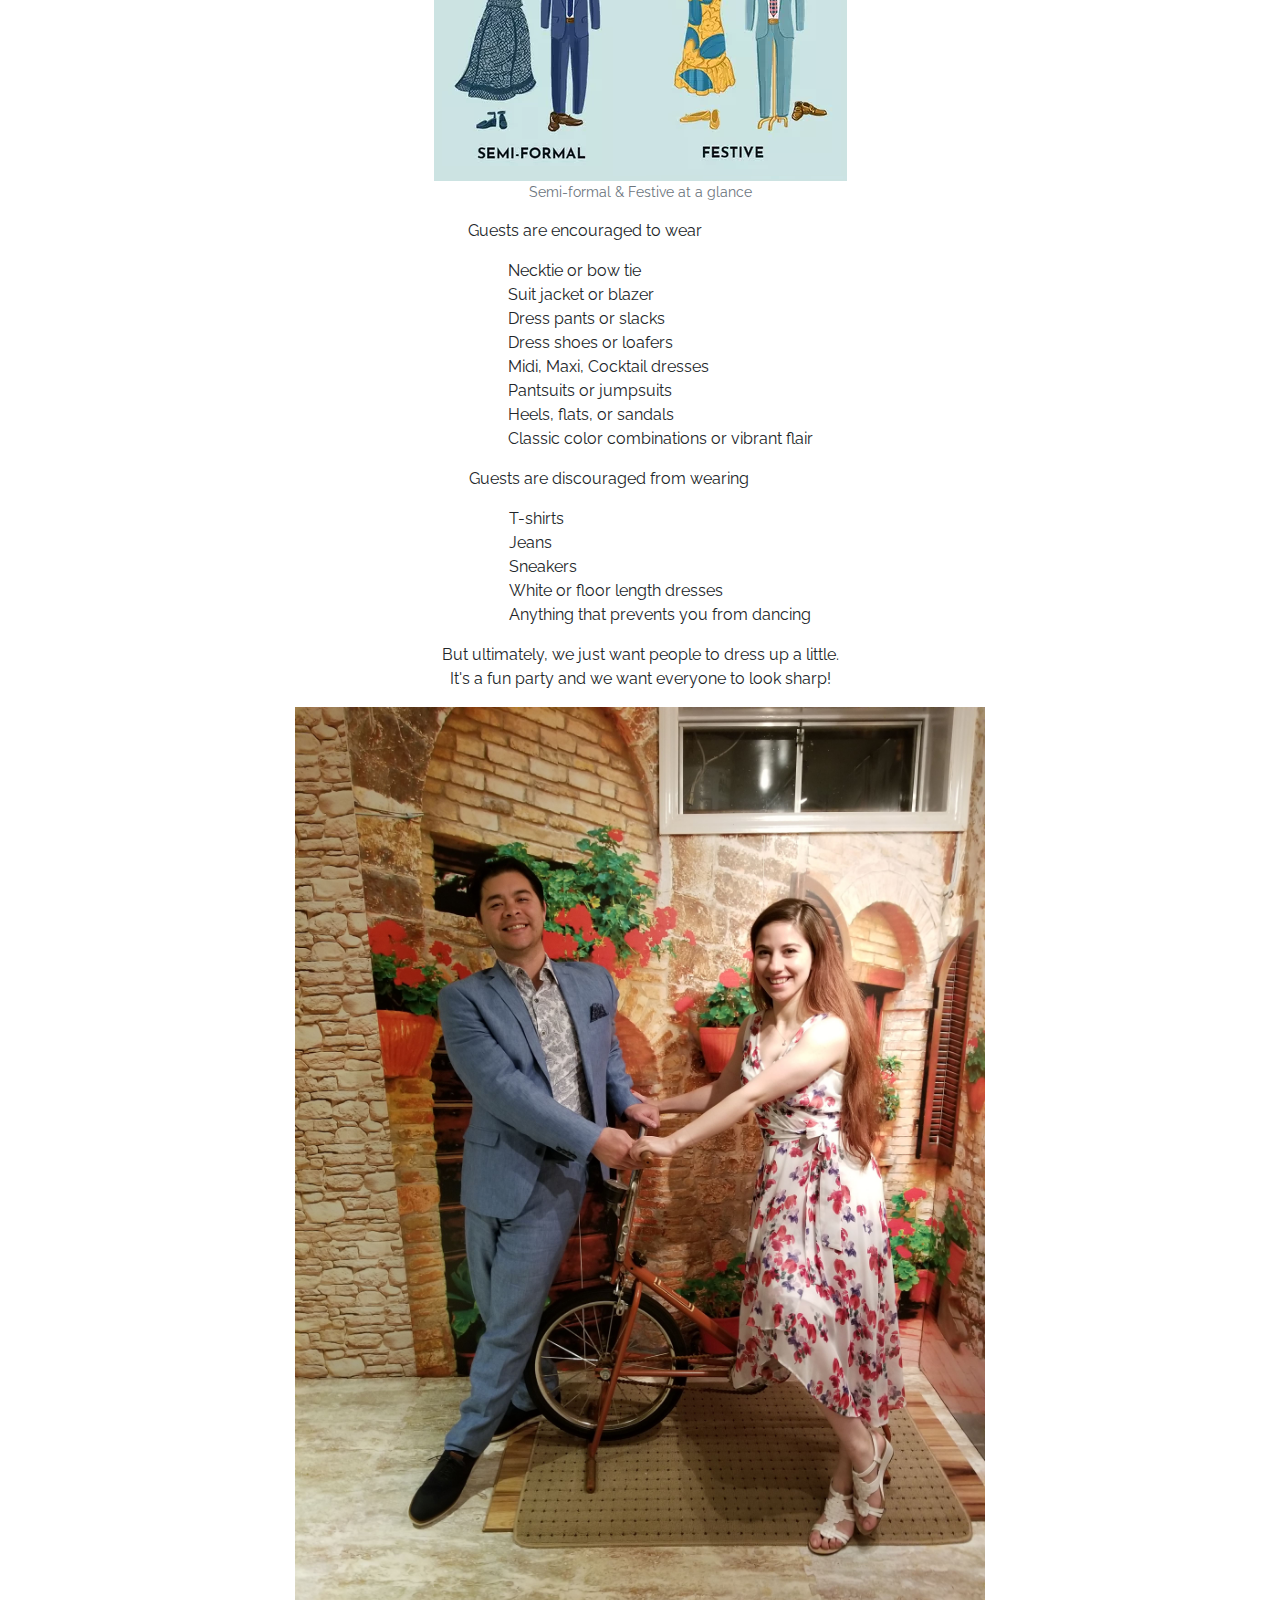
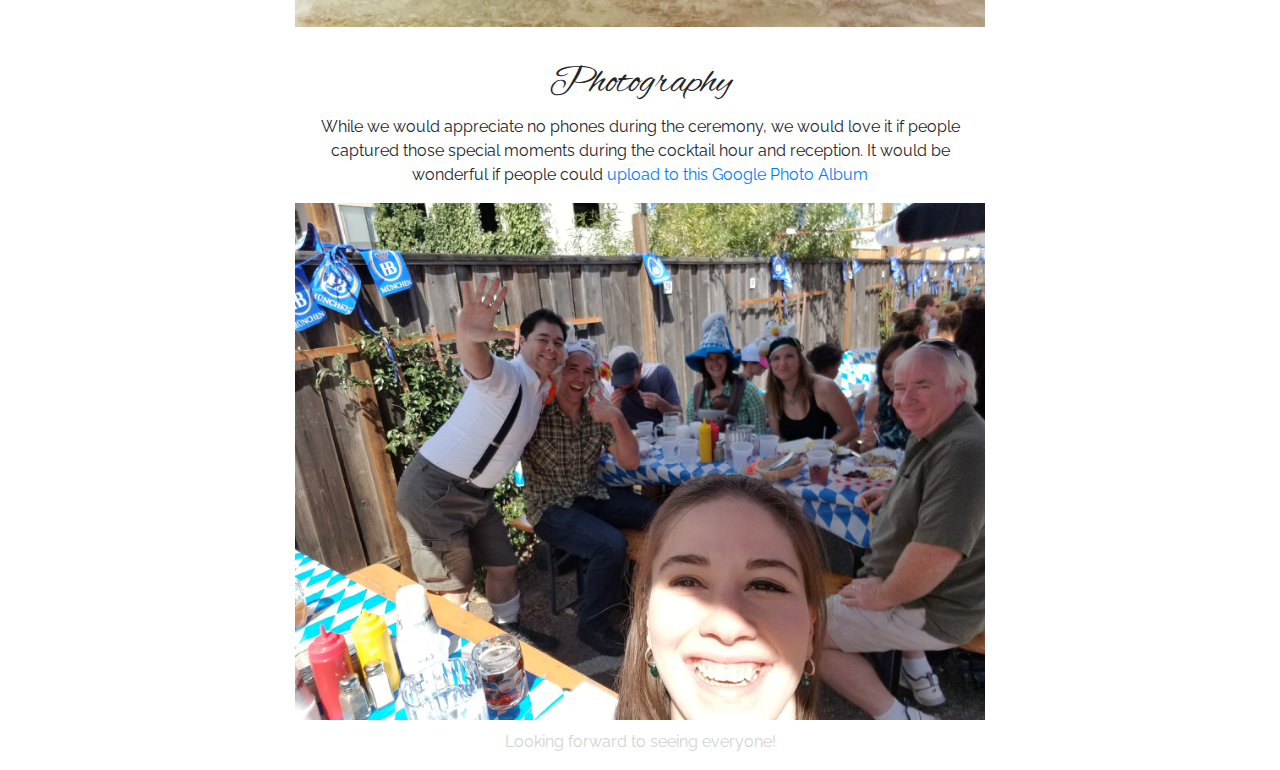
==== commit bc32049f: "Add picnic info to top of page" ====
--- a/docs/index.html
+++ b/docs/index.html
@@ -153,6 +153,19 @@
 </header>
 
 <div class="container" id="sections">
+    <div class="row" id="picnic">
+        <div class="col">
+            <h1>Sunday Picnic</h1>
+            <p>Join us for a casual picnic in the park!</p>
+            <a href="https://g.page/clove-lakes-park?share">
+                <p>Clove Lake Park</p>
+                <p>1150 Clove Rd</p>
+                <p>Staten Island NY, 10301</p>
+            </a>
+            <p>Sunday, June 12th</p>
+            <p>Hosted by the parents of the bride</p>
+        </div>
+    </div>
     <div class="row" id="vaccination">
         <div class="col">
             <h1>Vaccination</h1>
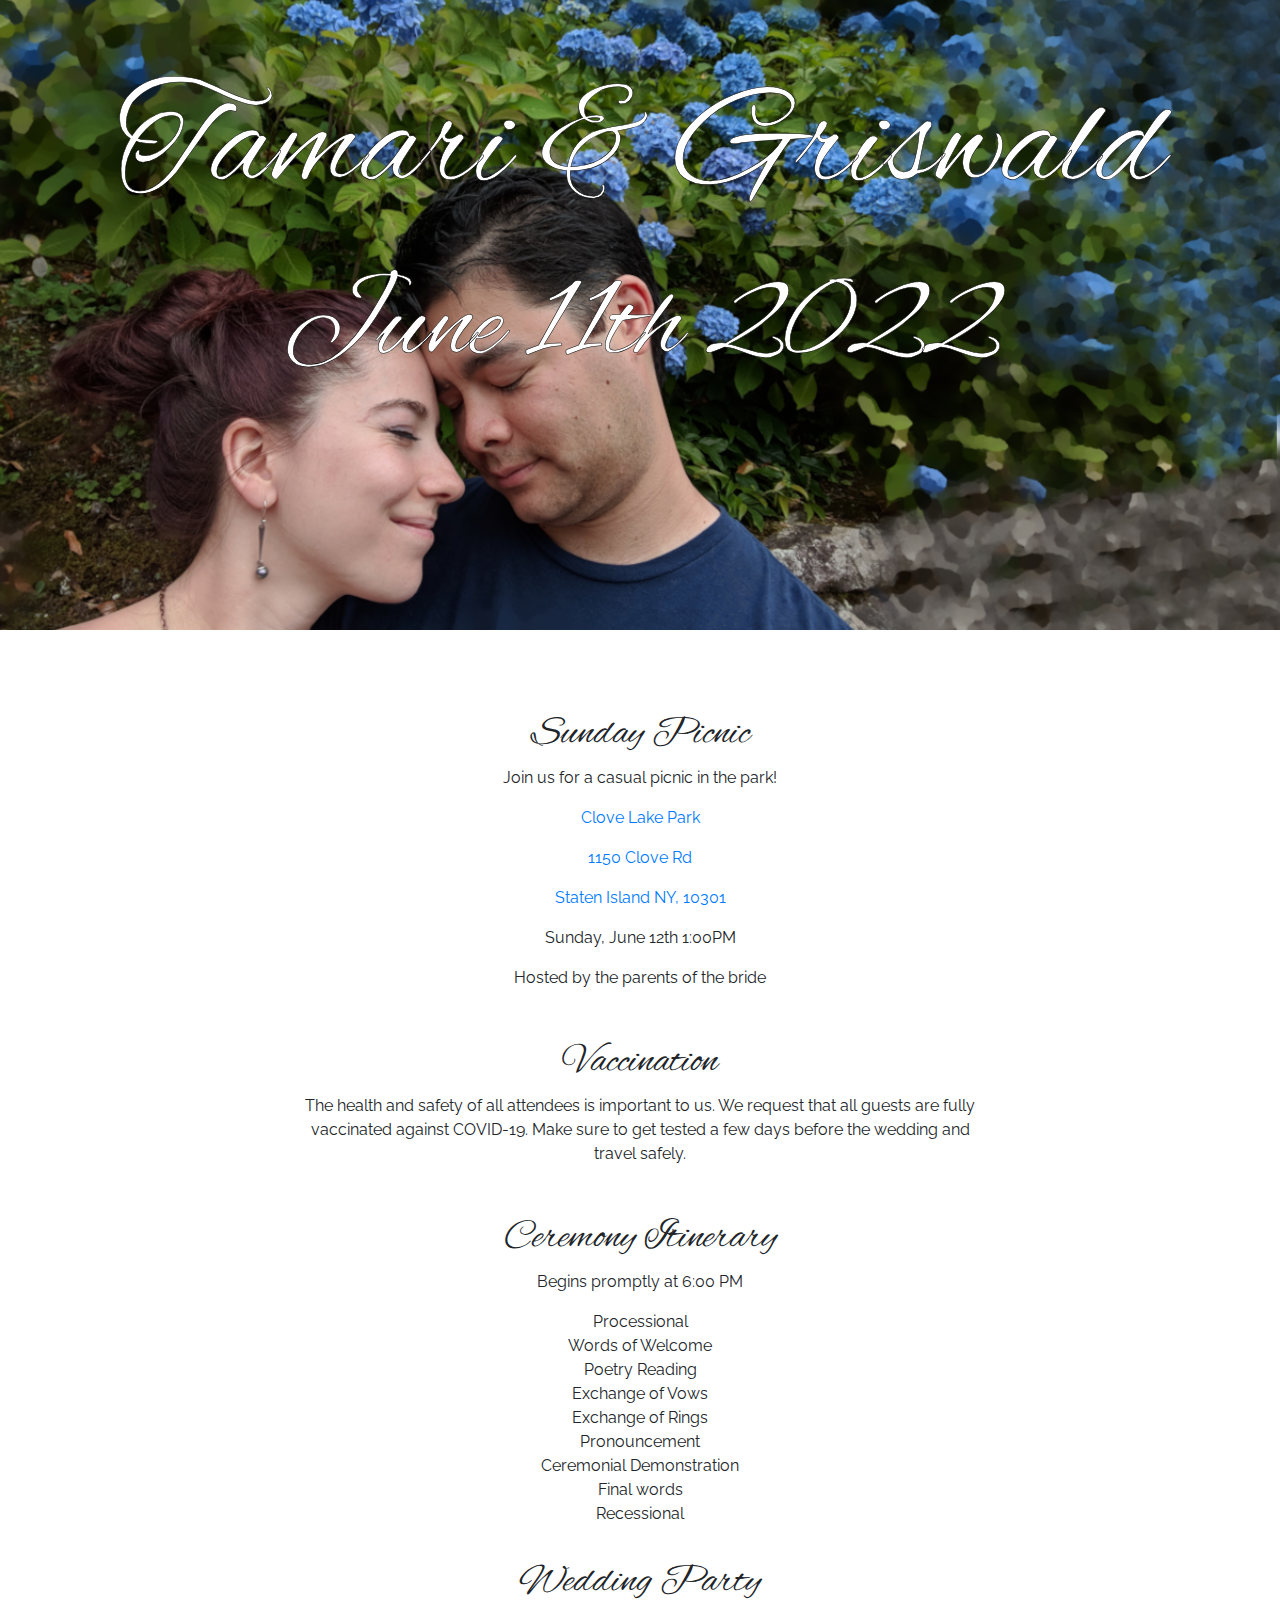
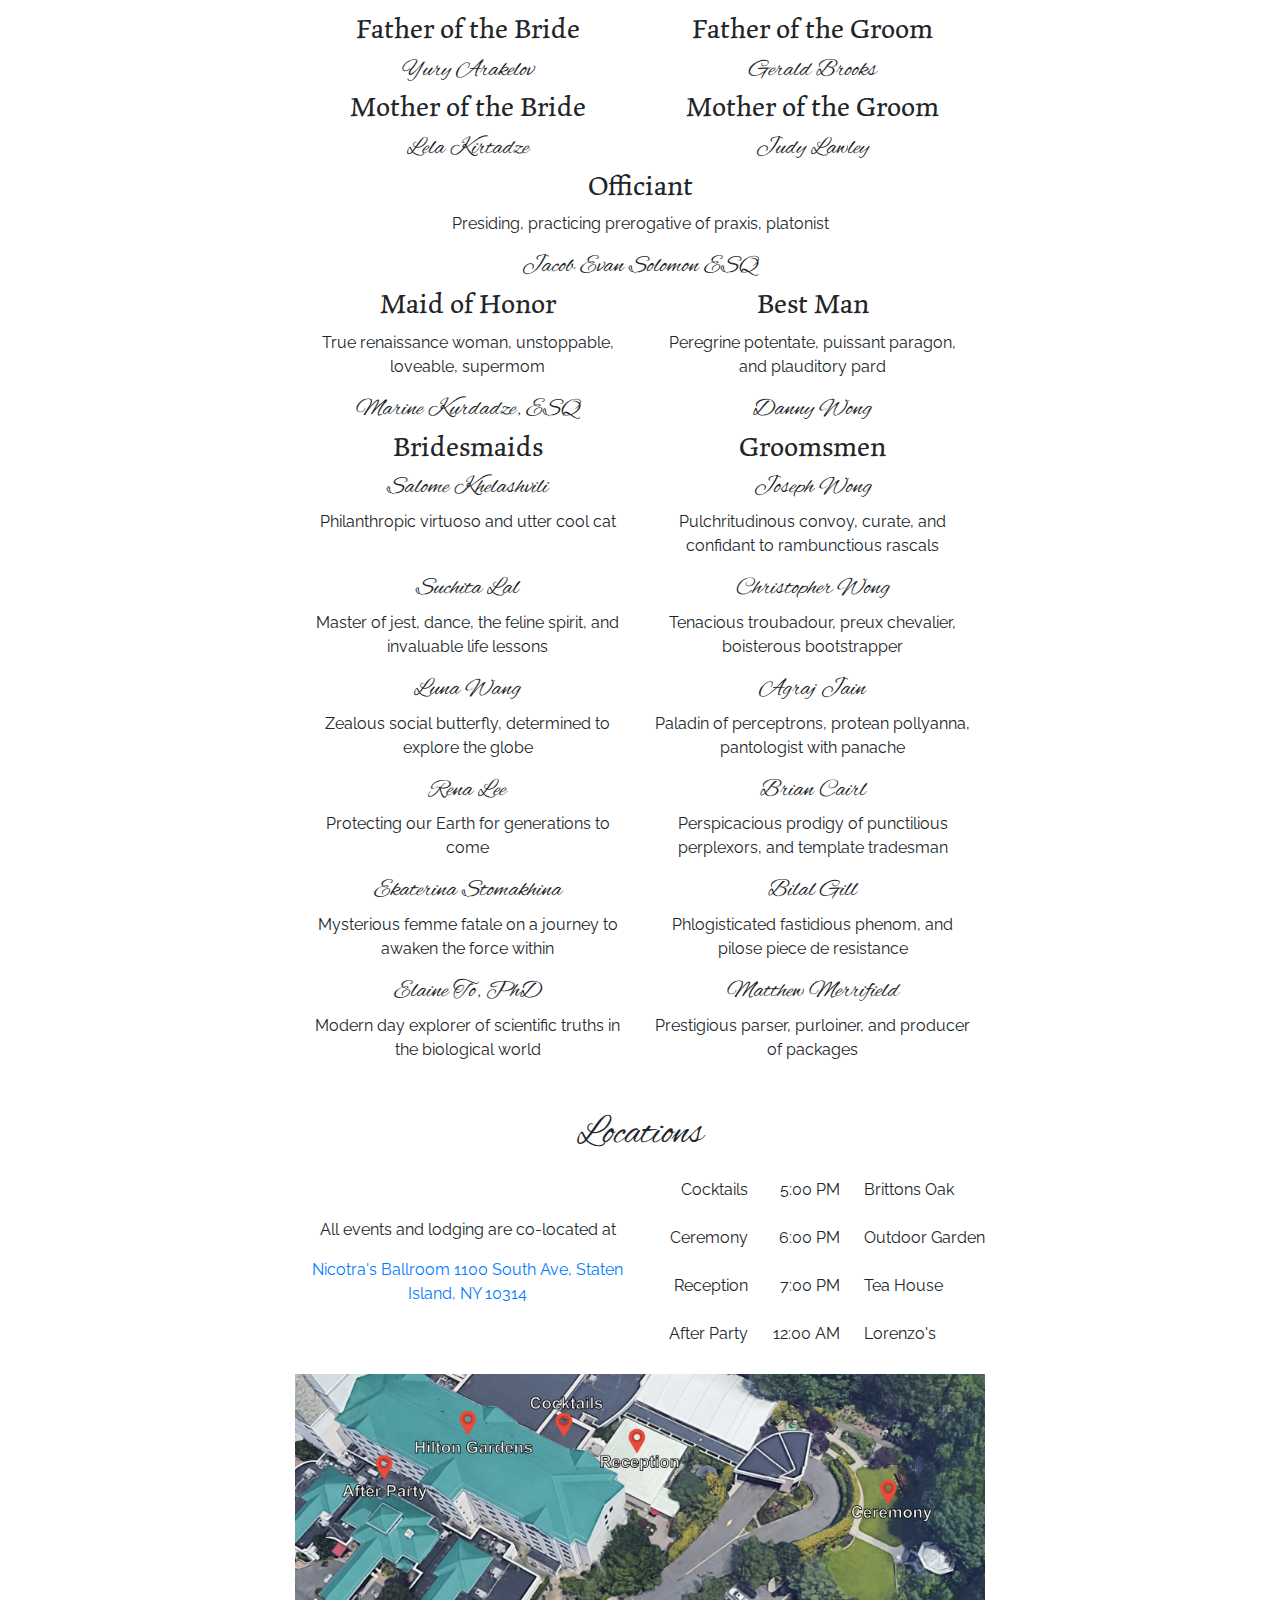
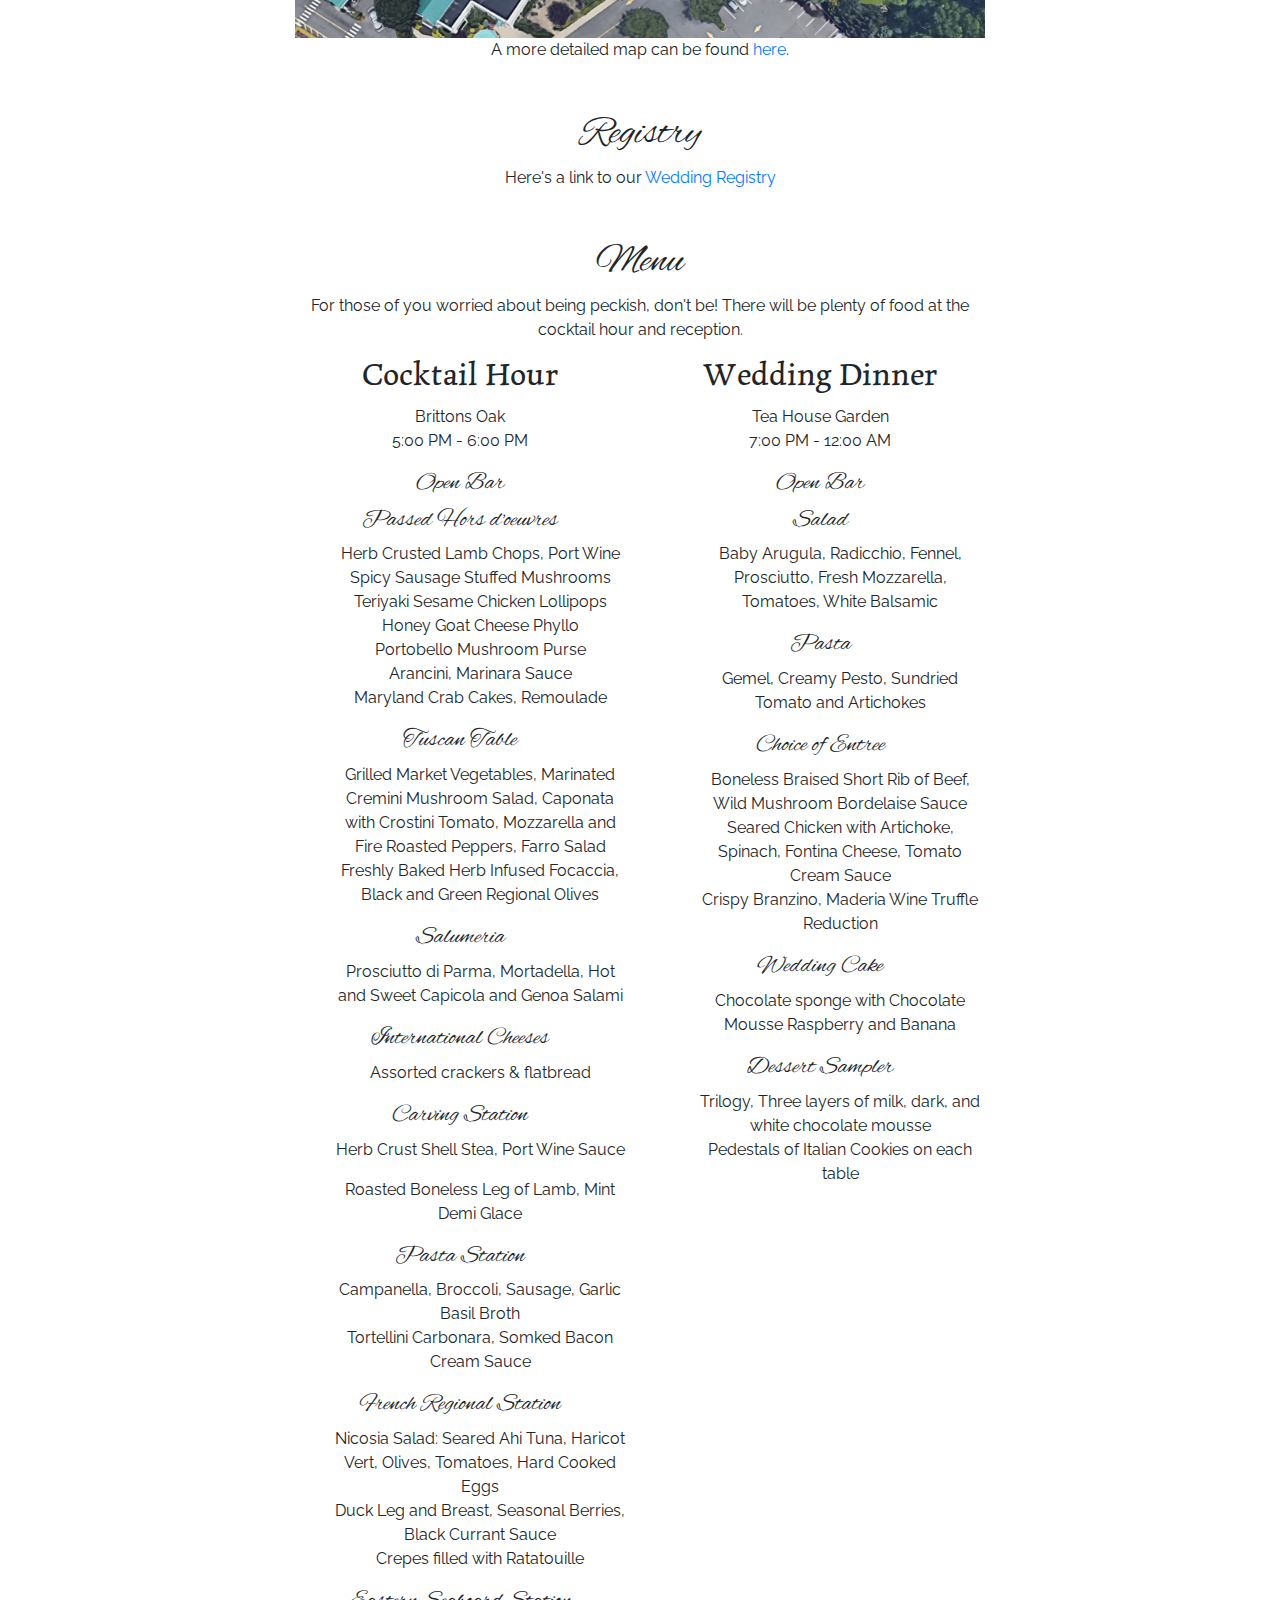
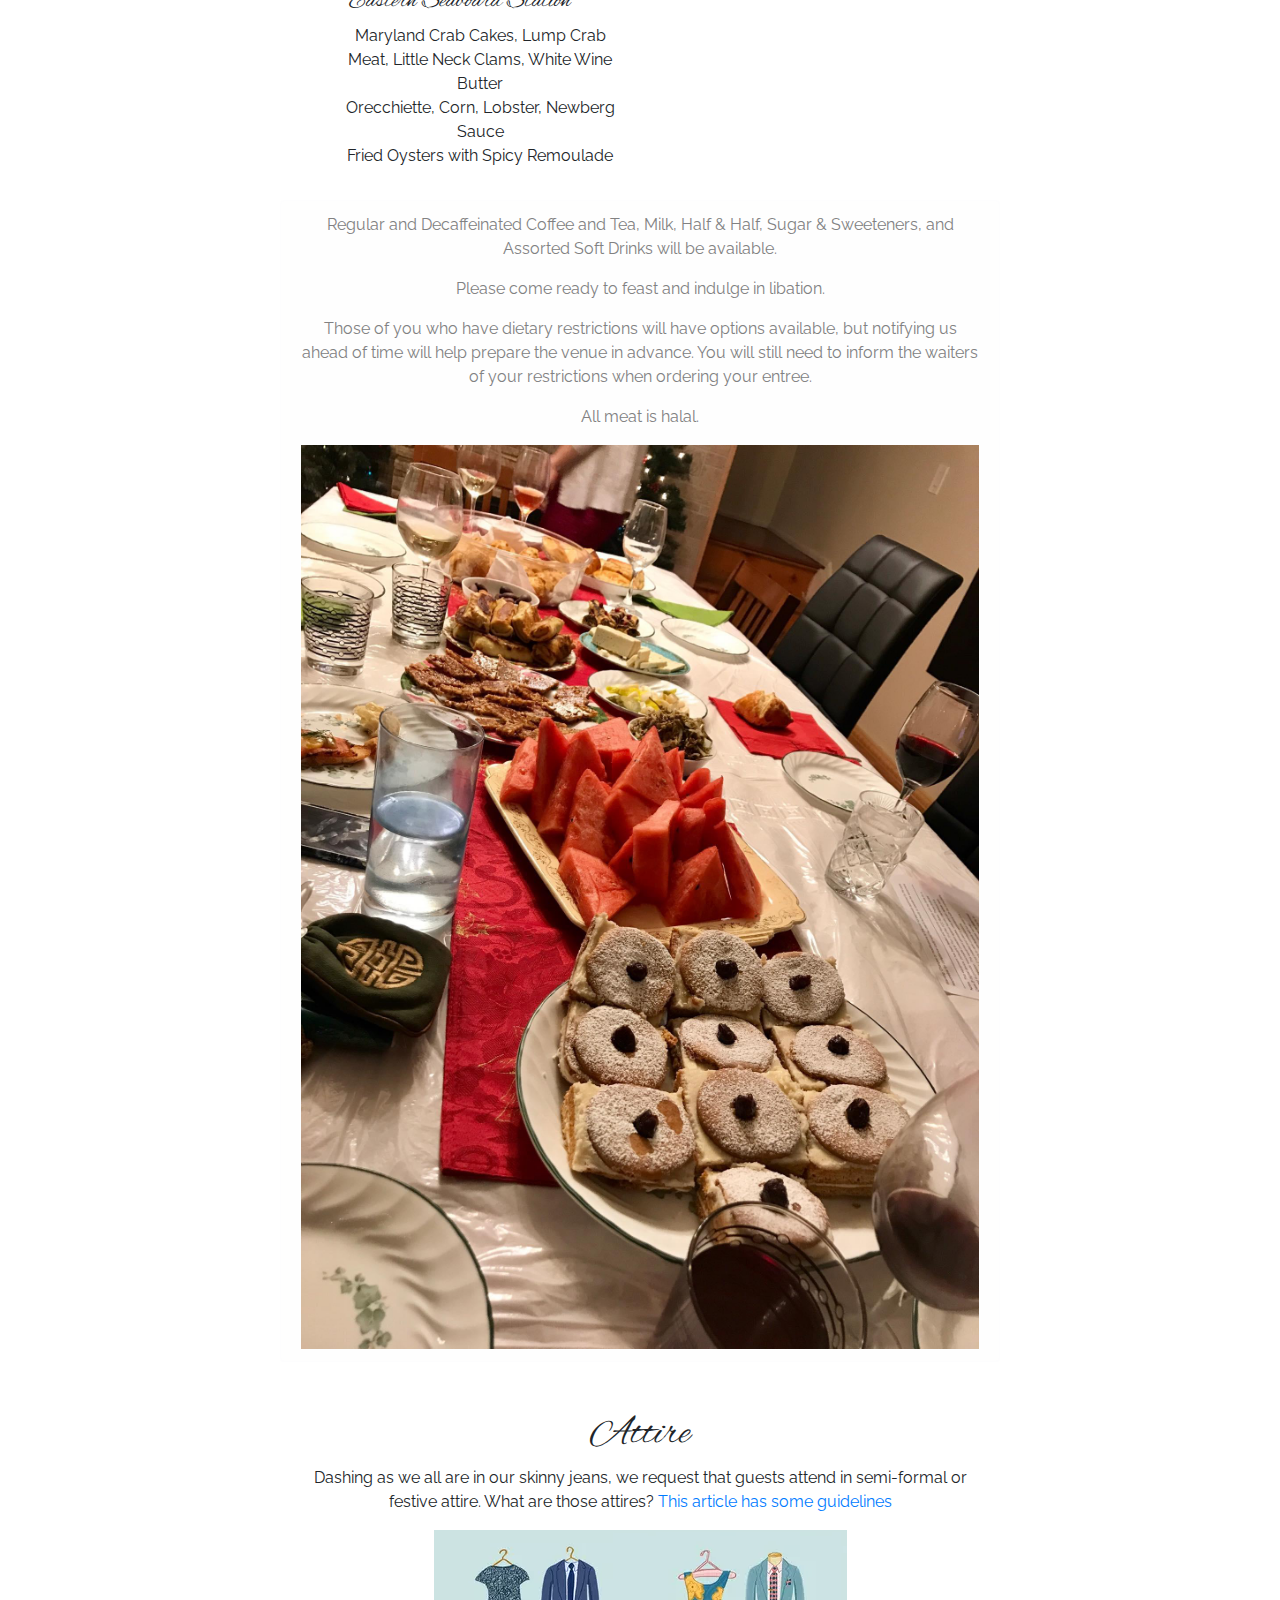
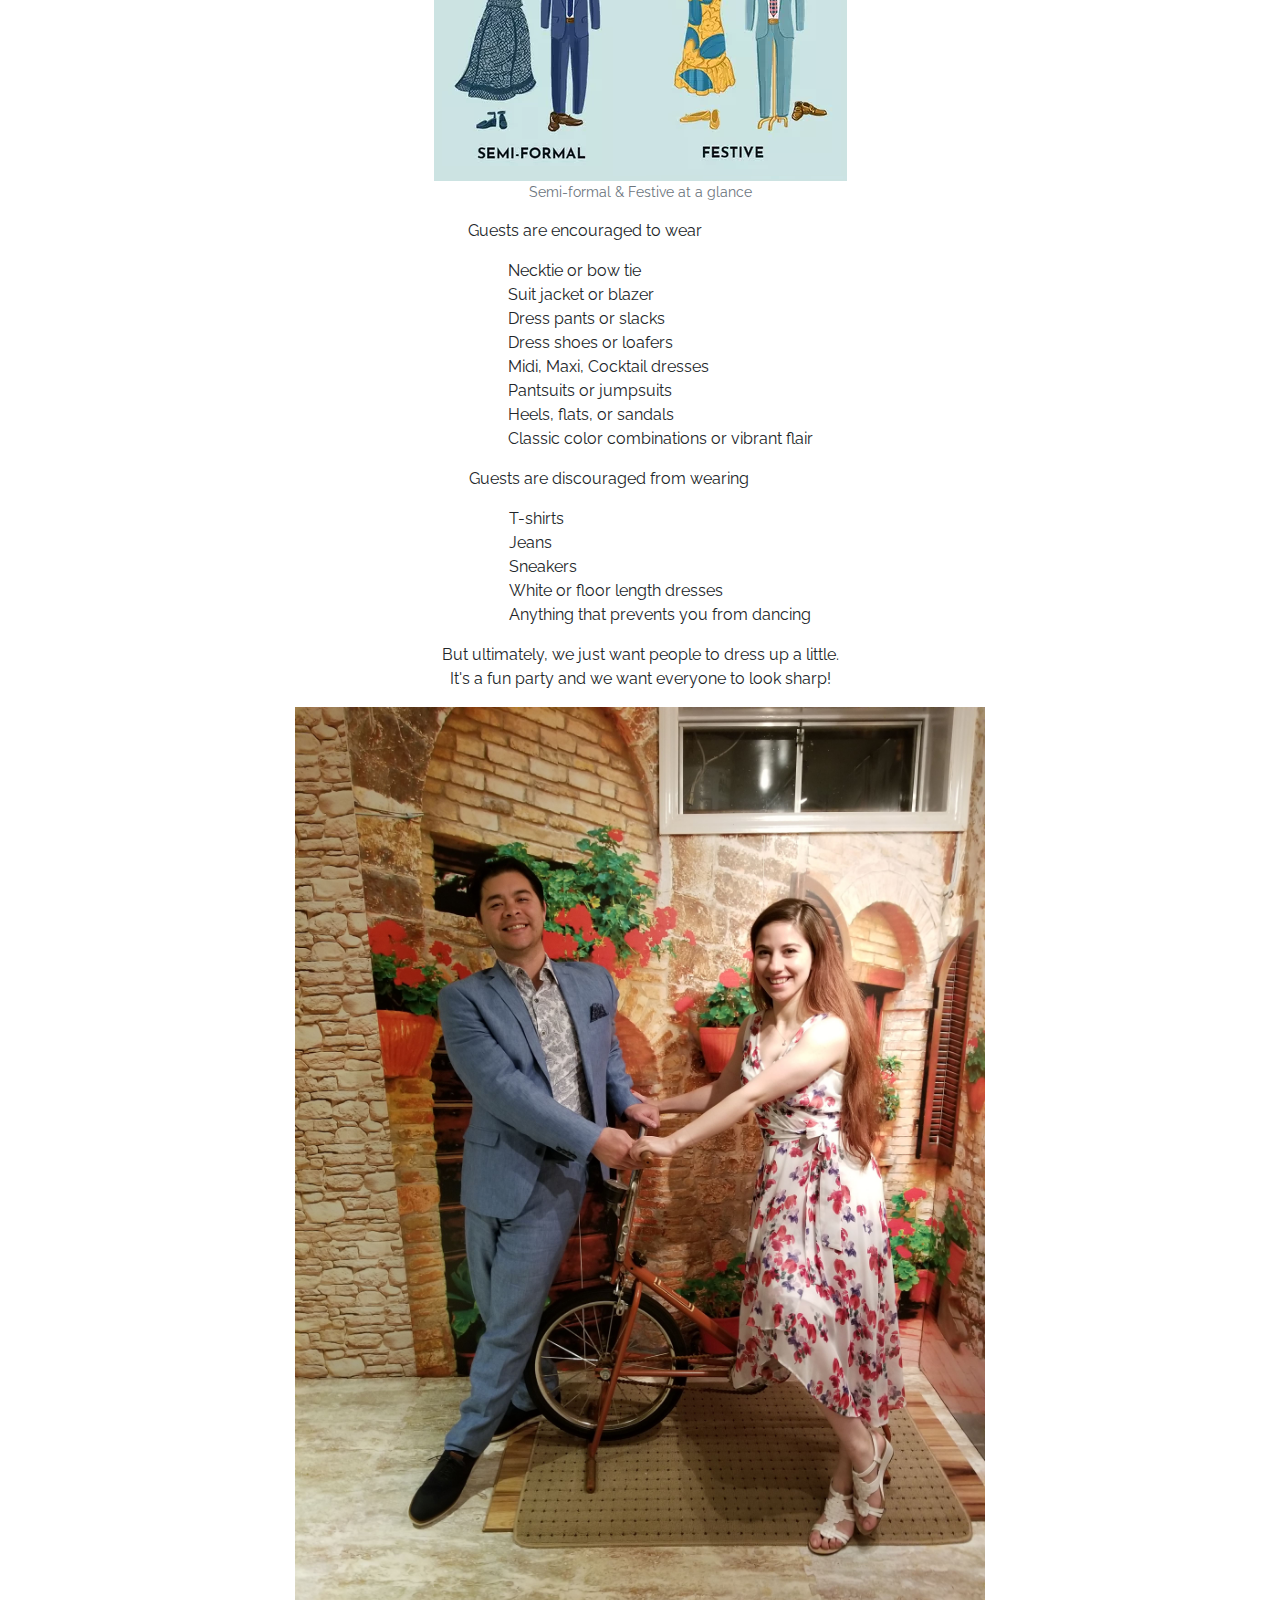
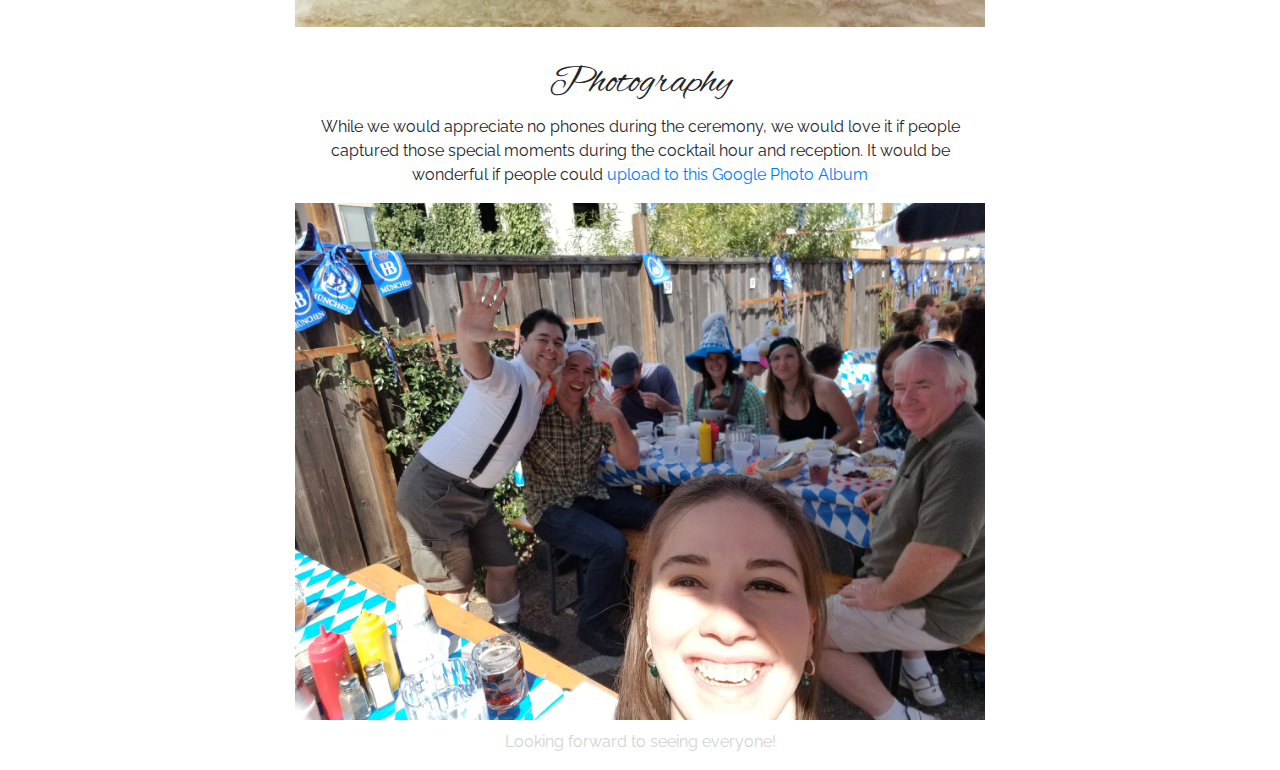
==== commit 433aabef: "Time" ====
--- a/docs/index.html
+++ b/docs/index.html
@@ -162,7 +162,7 @@
                 <p>1150 Clove Rd</p>
                 <p>Staten Island NY, 10301</p>
             </a>
-            <p>Sunday, June 12th</p>
+            <p>Sunday, June 12th 1:00PM</p>
             <p>Hosted by the parents of the bride</p>
         </div>
     </div>
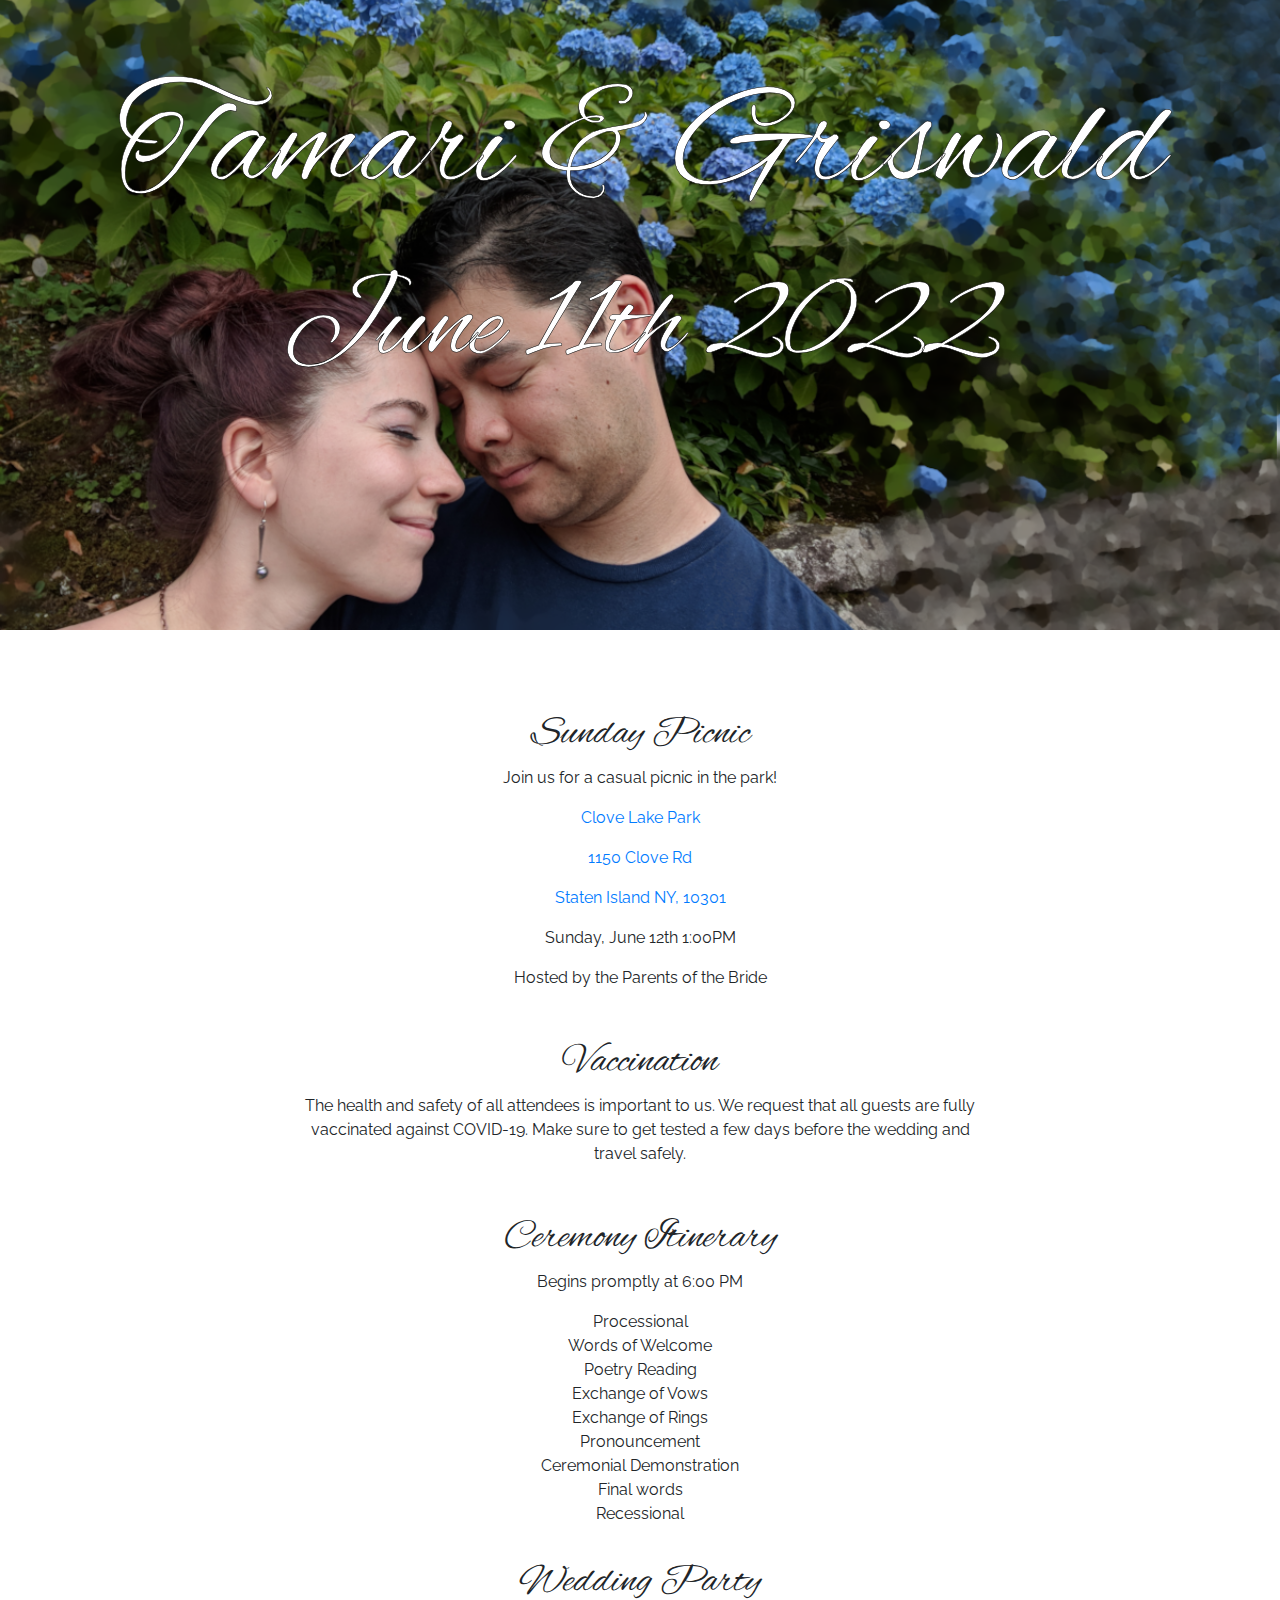
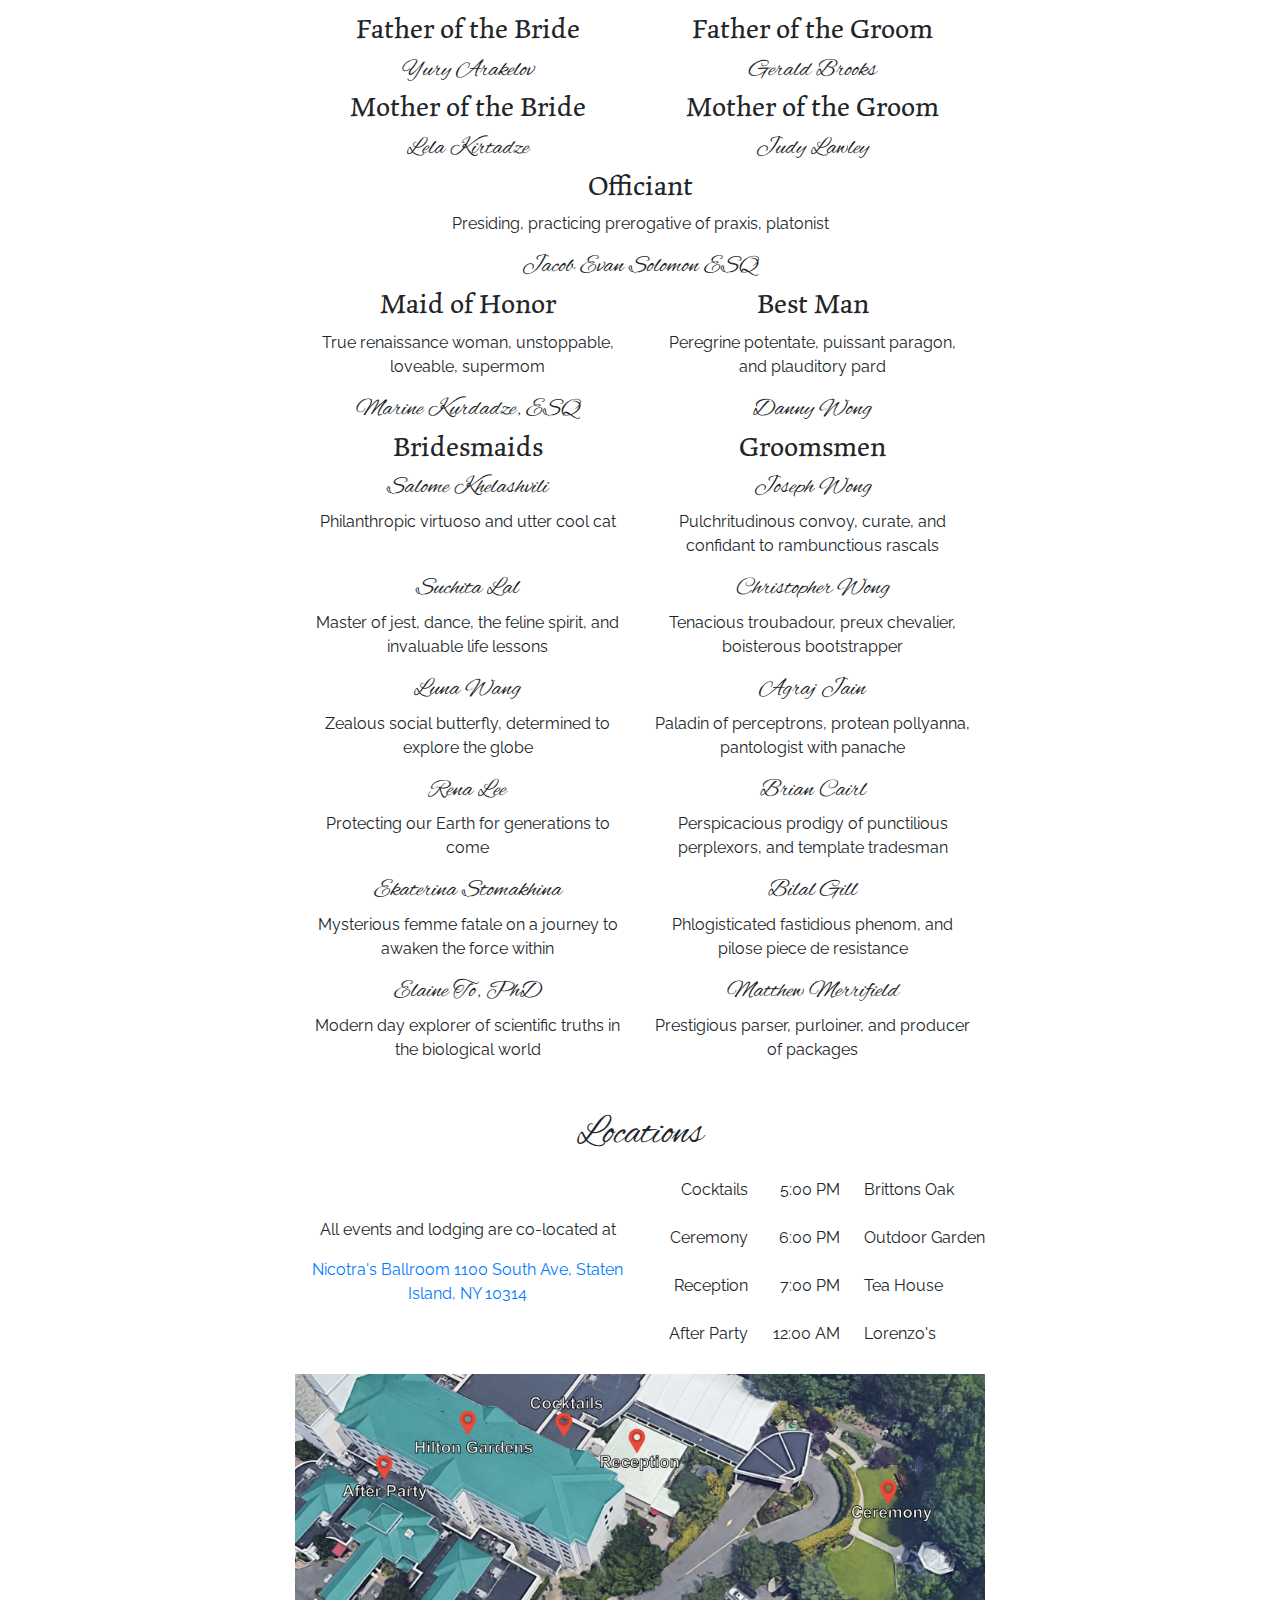
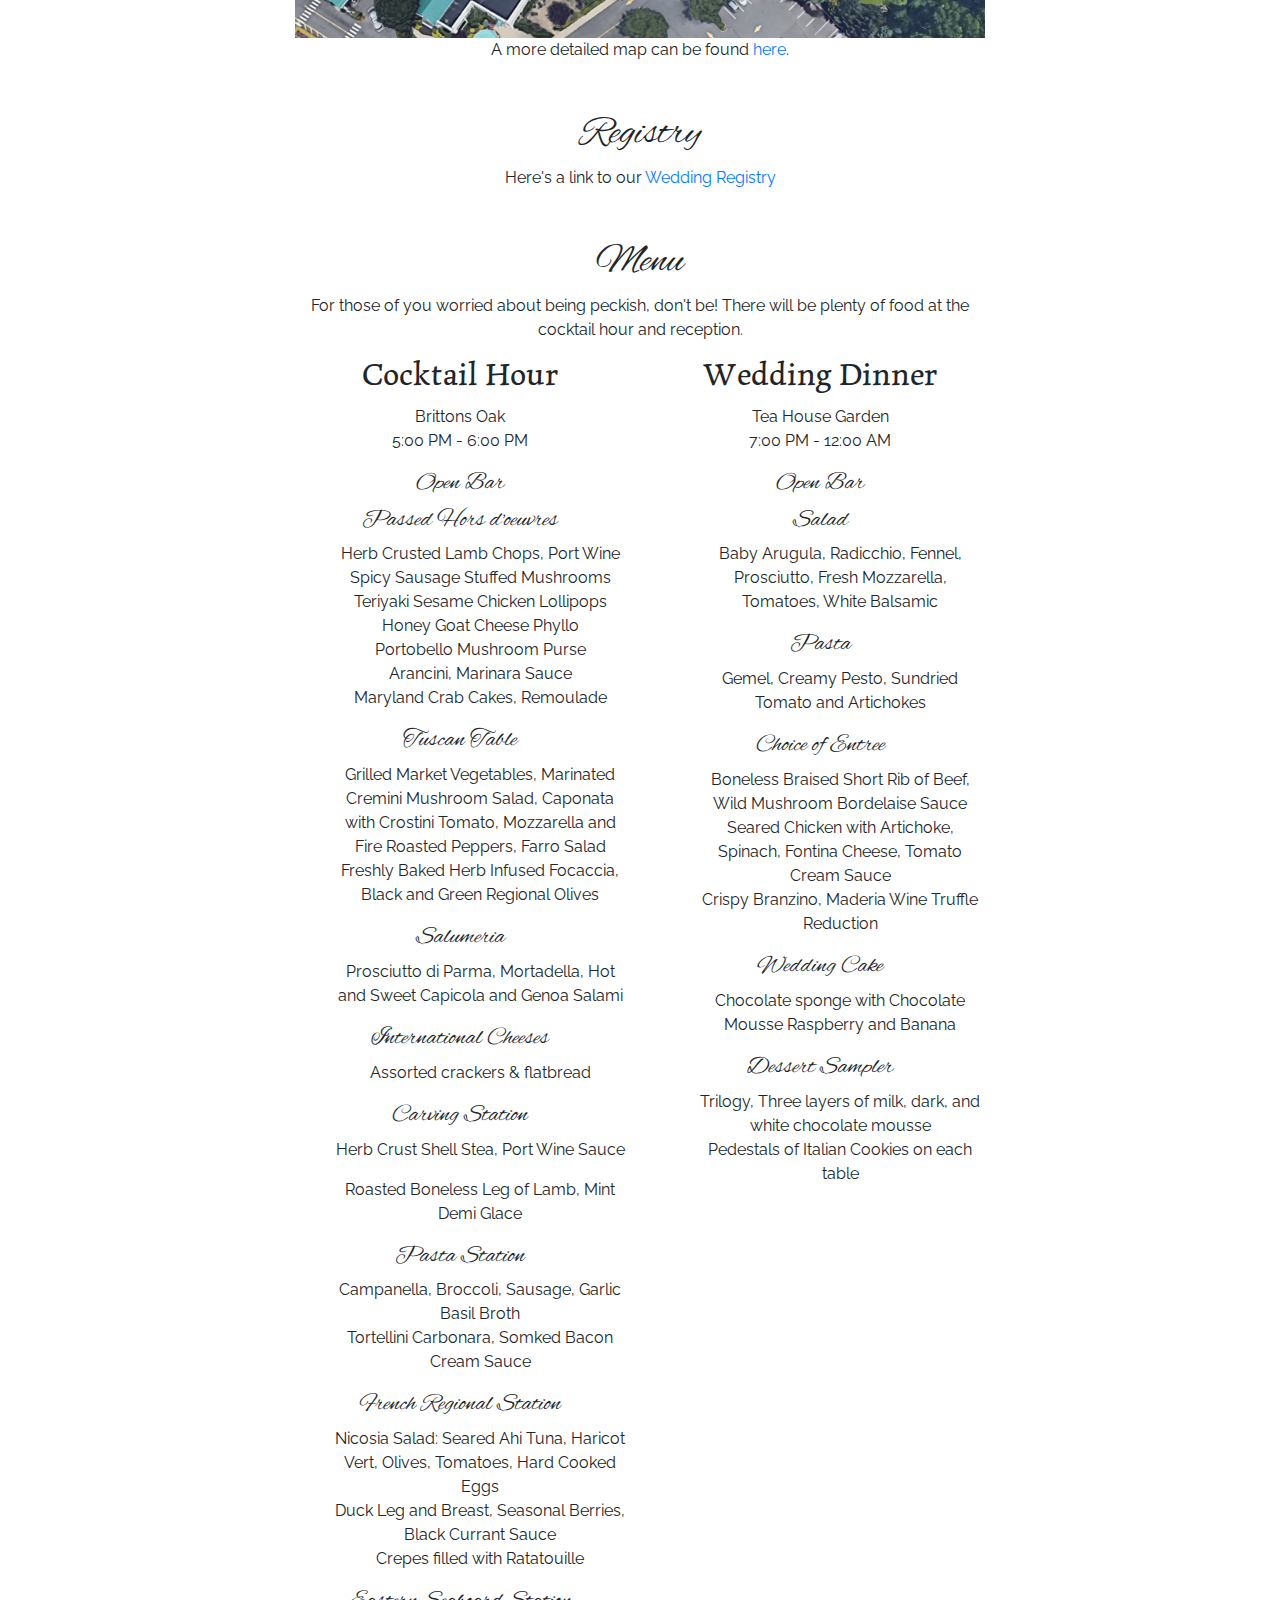
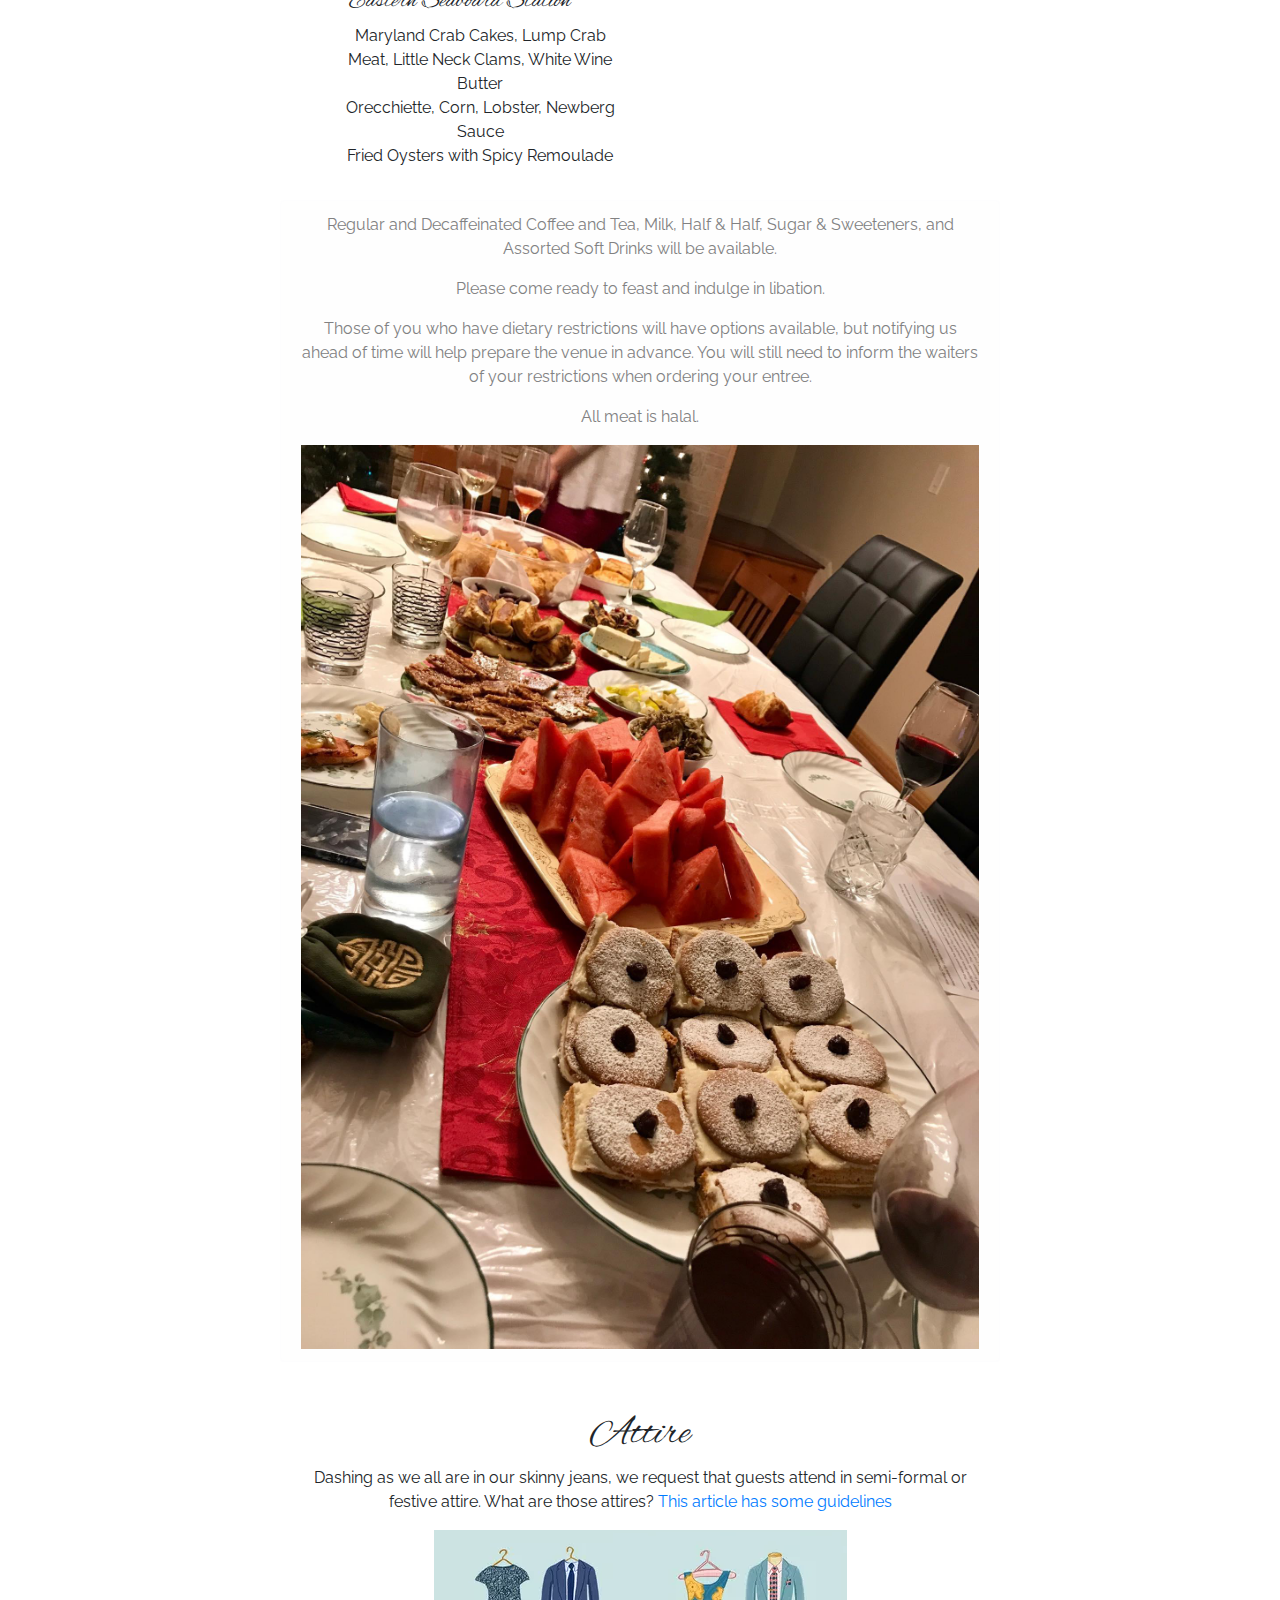
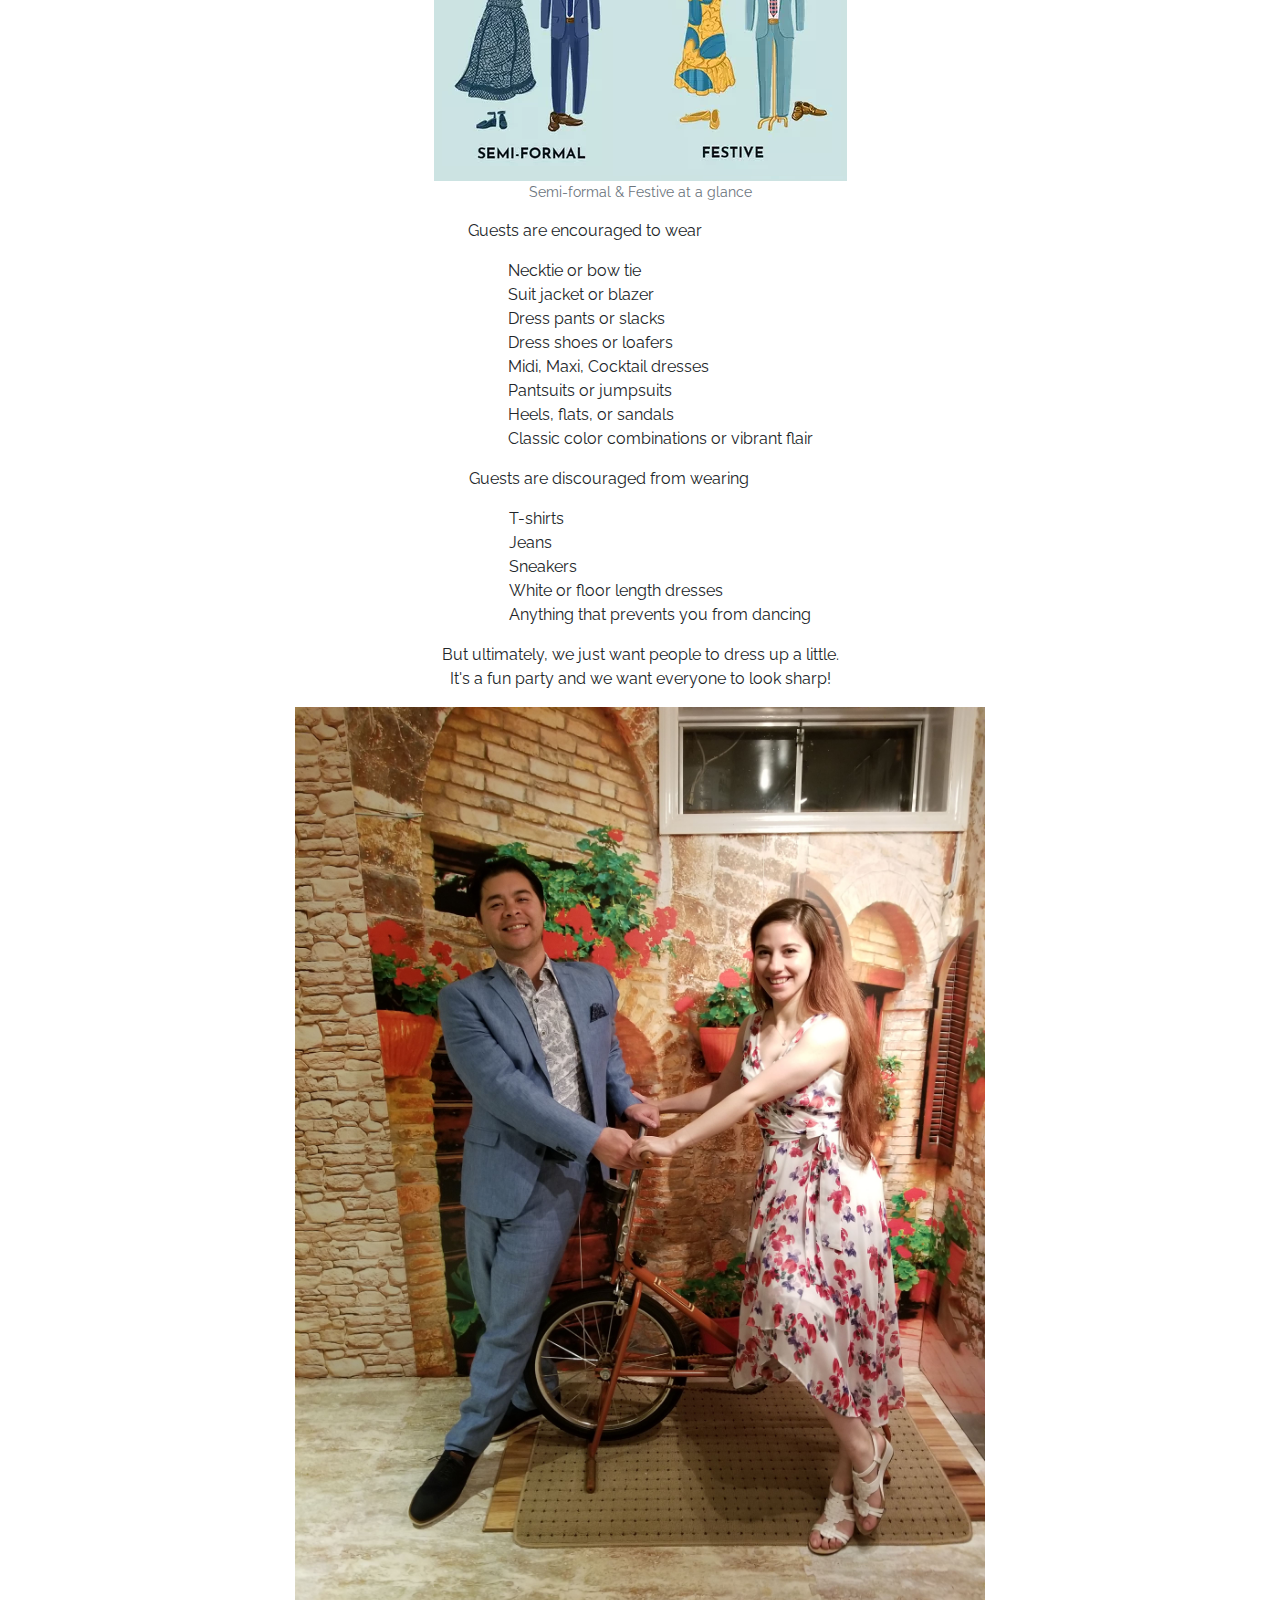
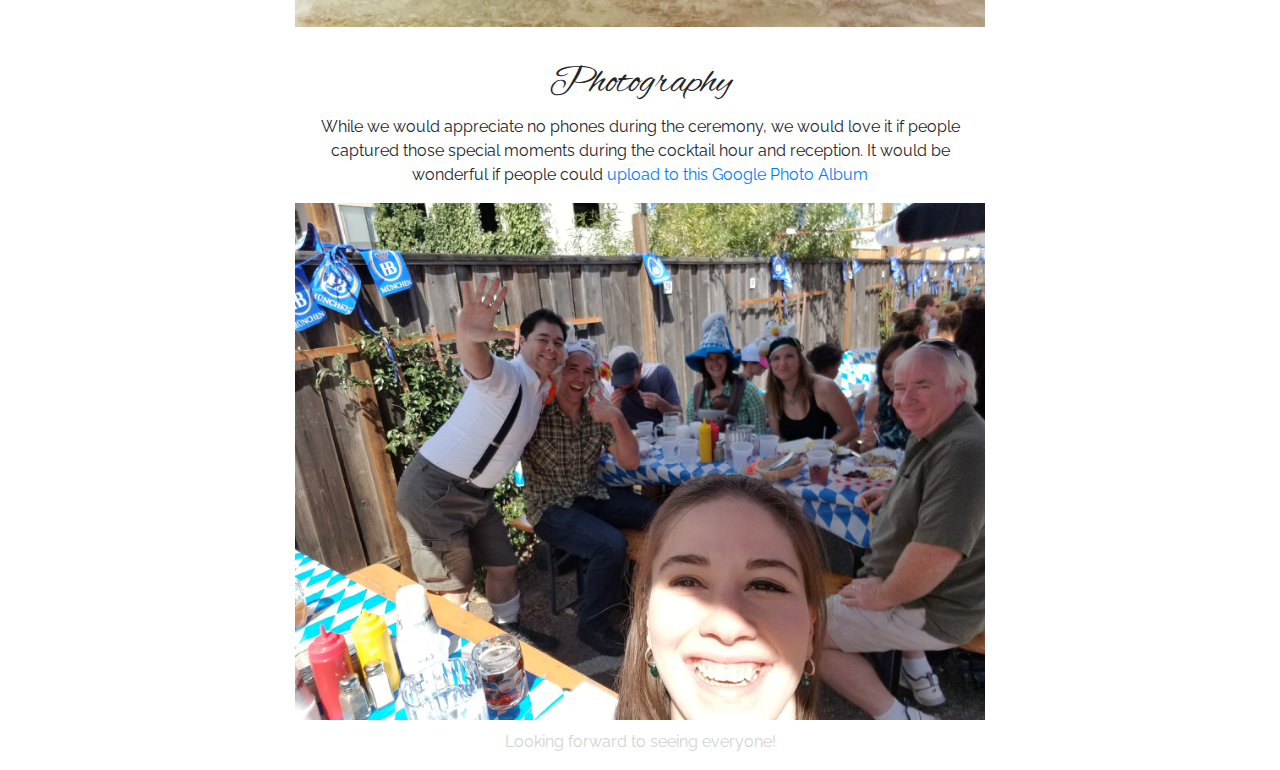
==== commit 1404ccf9: "Update index.html" ====
--- a/docs/index.html
+++ b/docs/index.html
@@ -163,7 +163,7 @@
                 <p>Staten Island NY, 10301</p>
             </a>
             <p>Sunday, June 12th 1:00PM</p>
-            <p>Hosted by the parents of the bride</p>
+            <p>Hosted by the Parents of the Bride</p>
         </div>
     </div>
     <div class="row" id="vaccination">
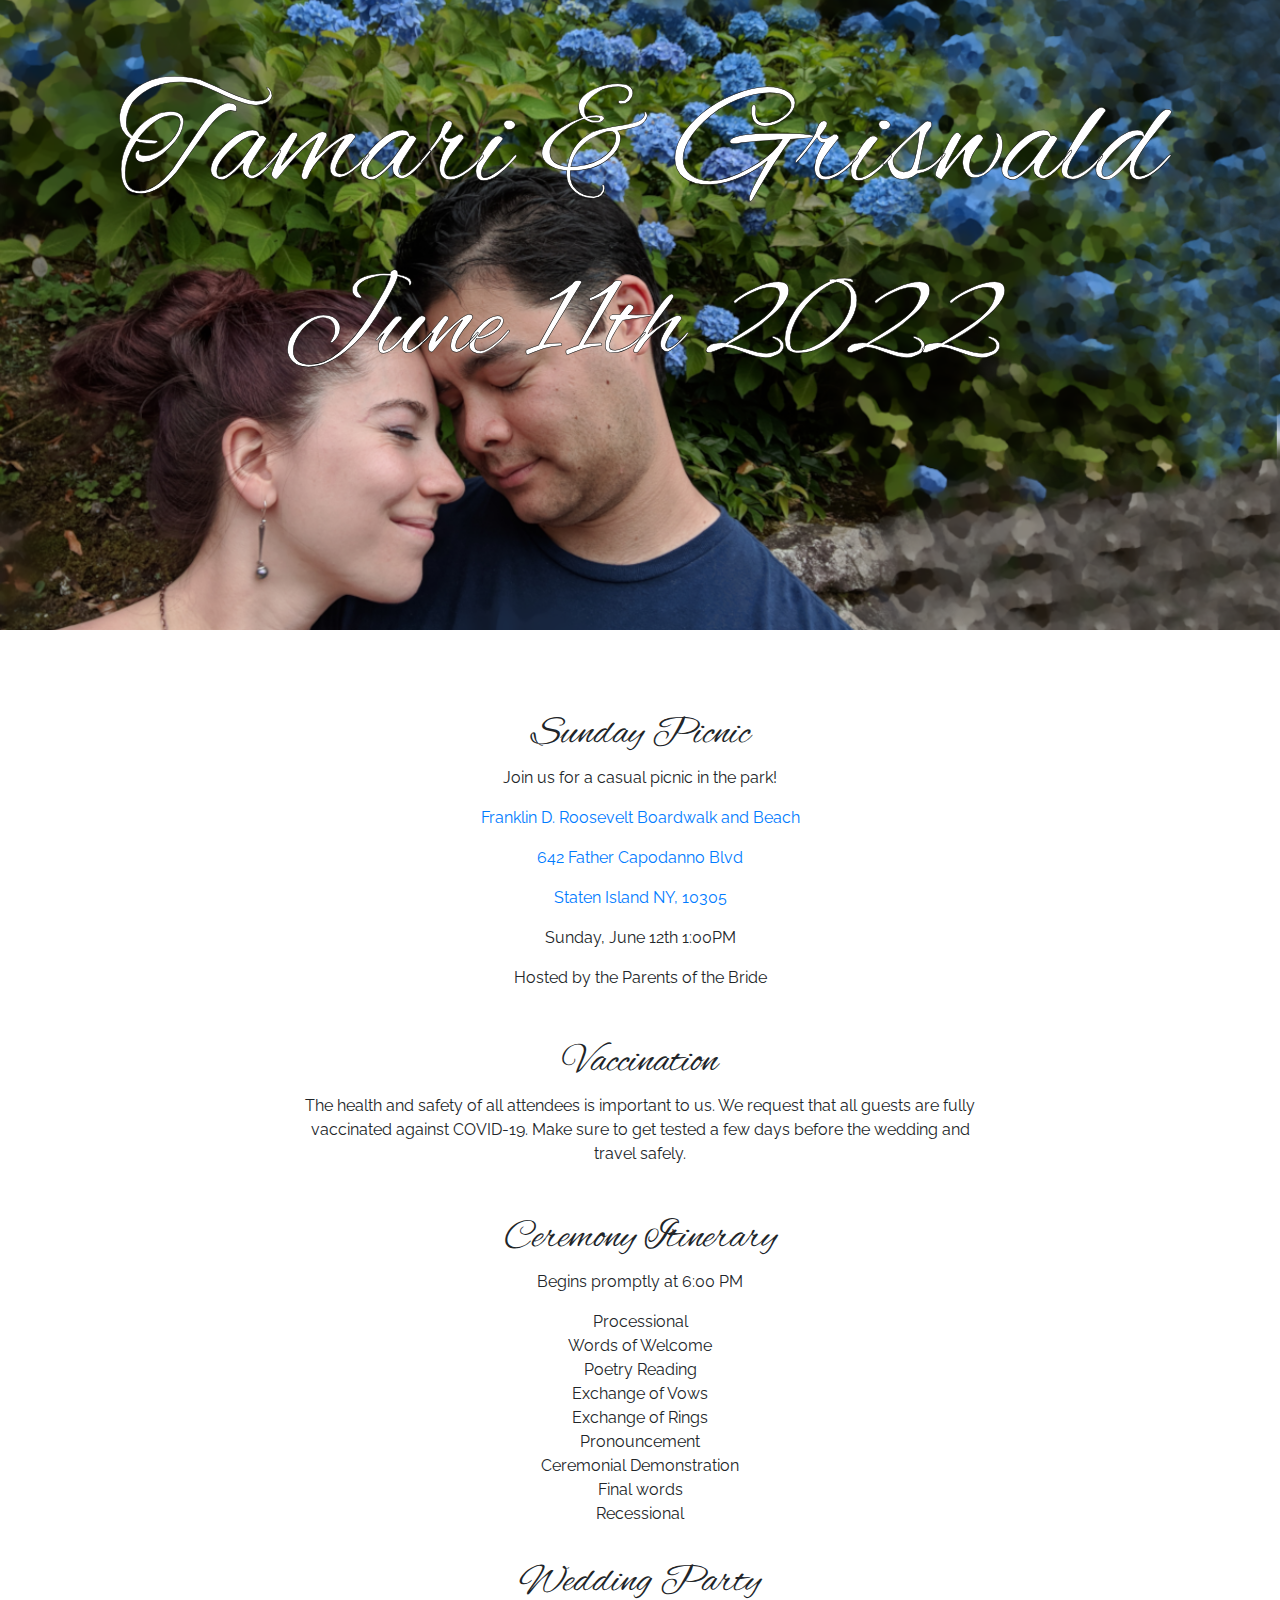
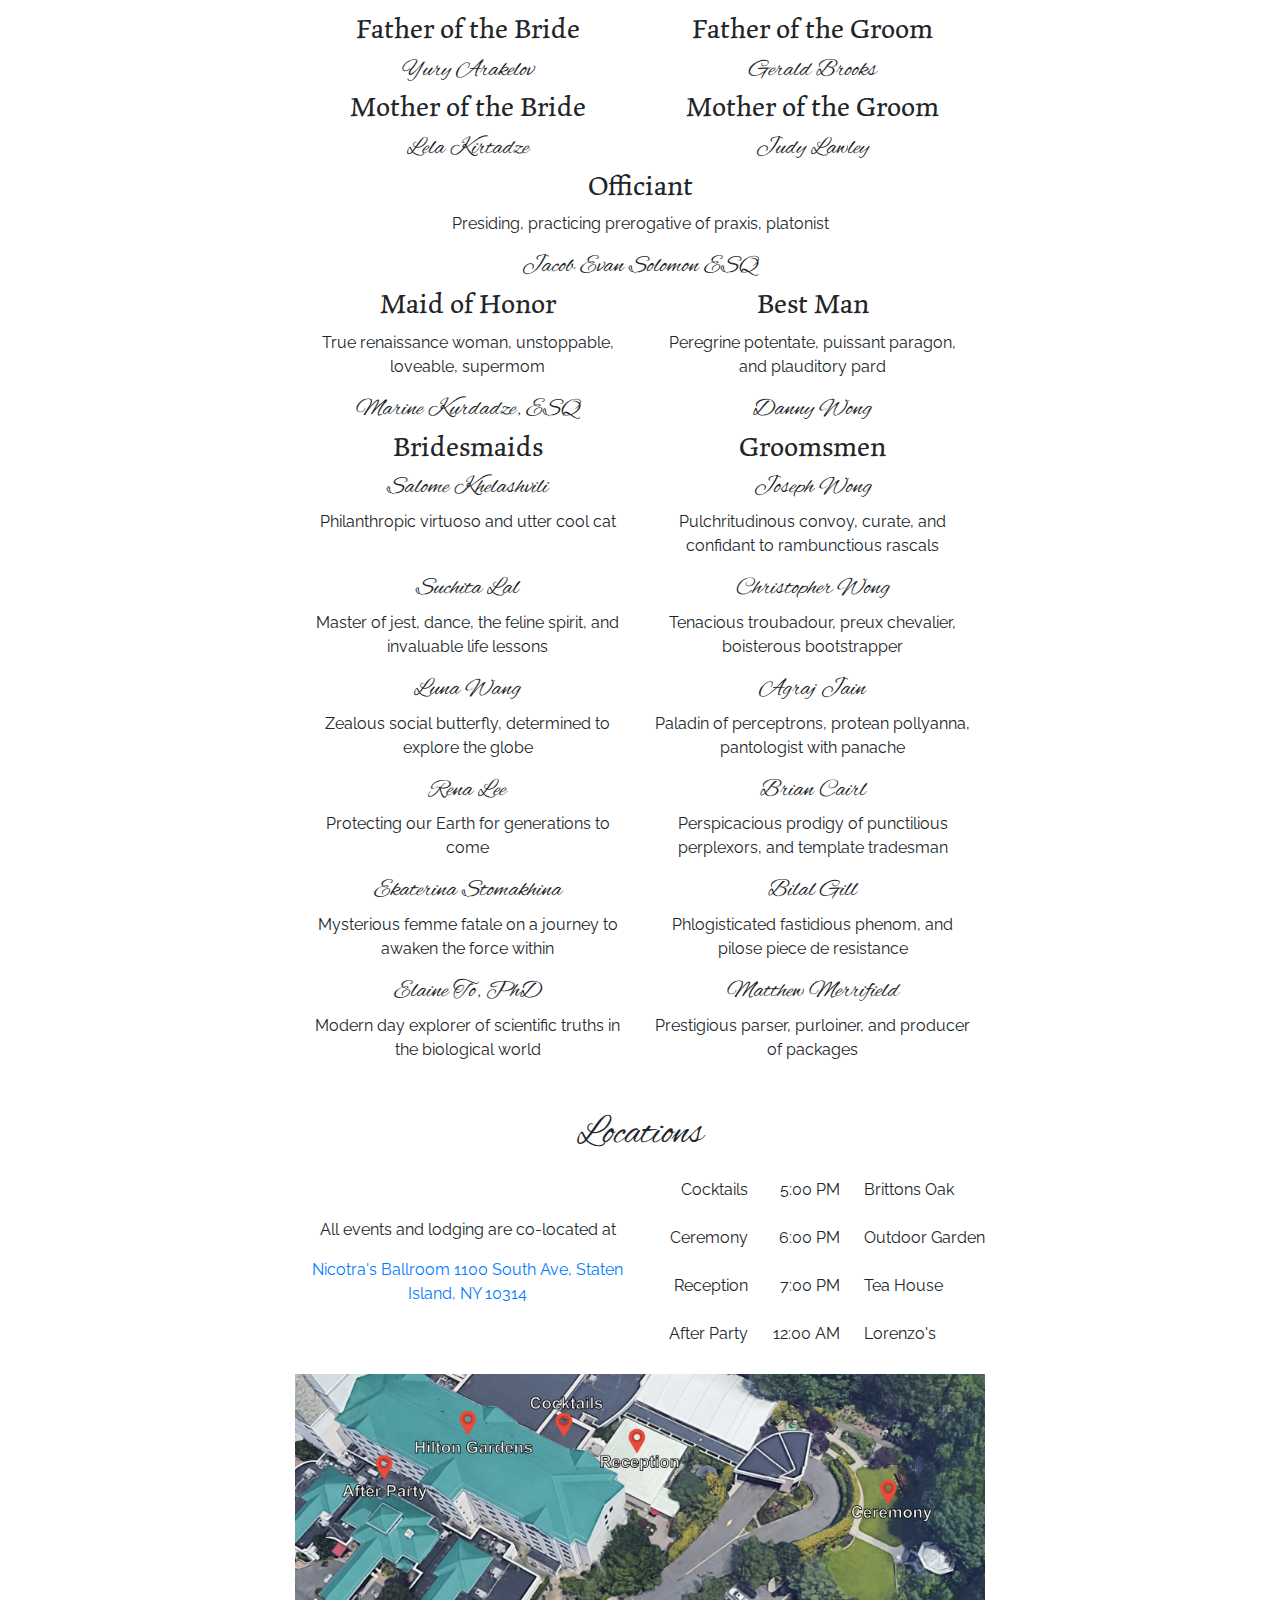
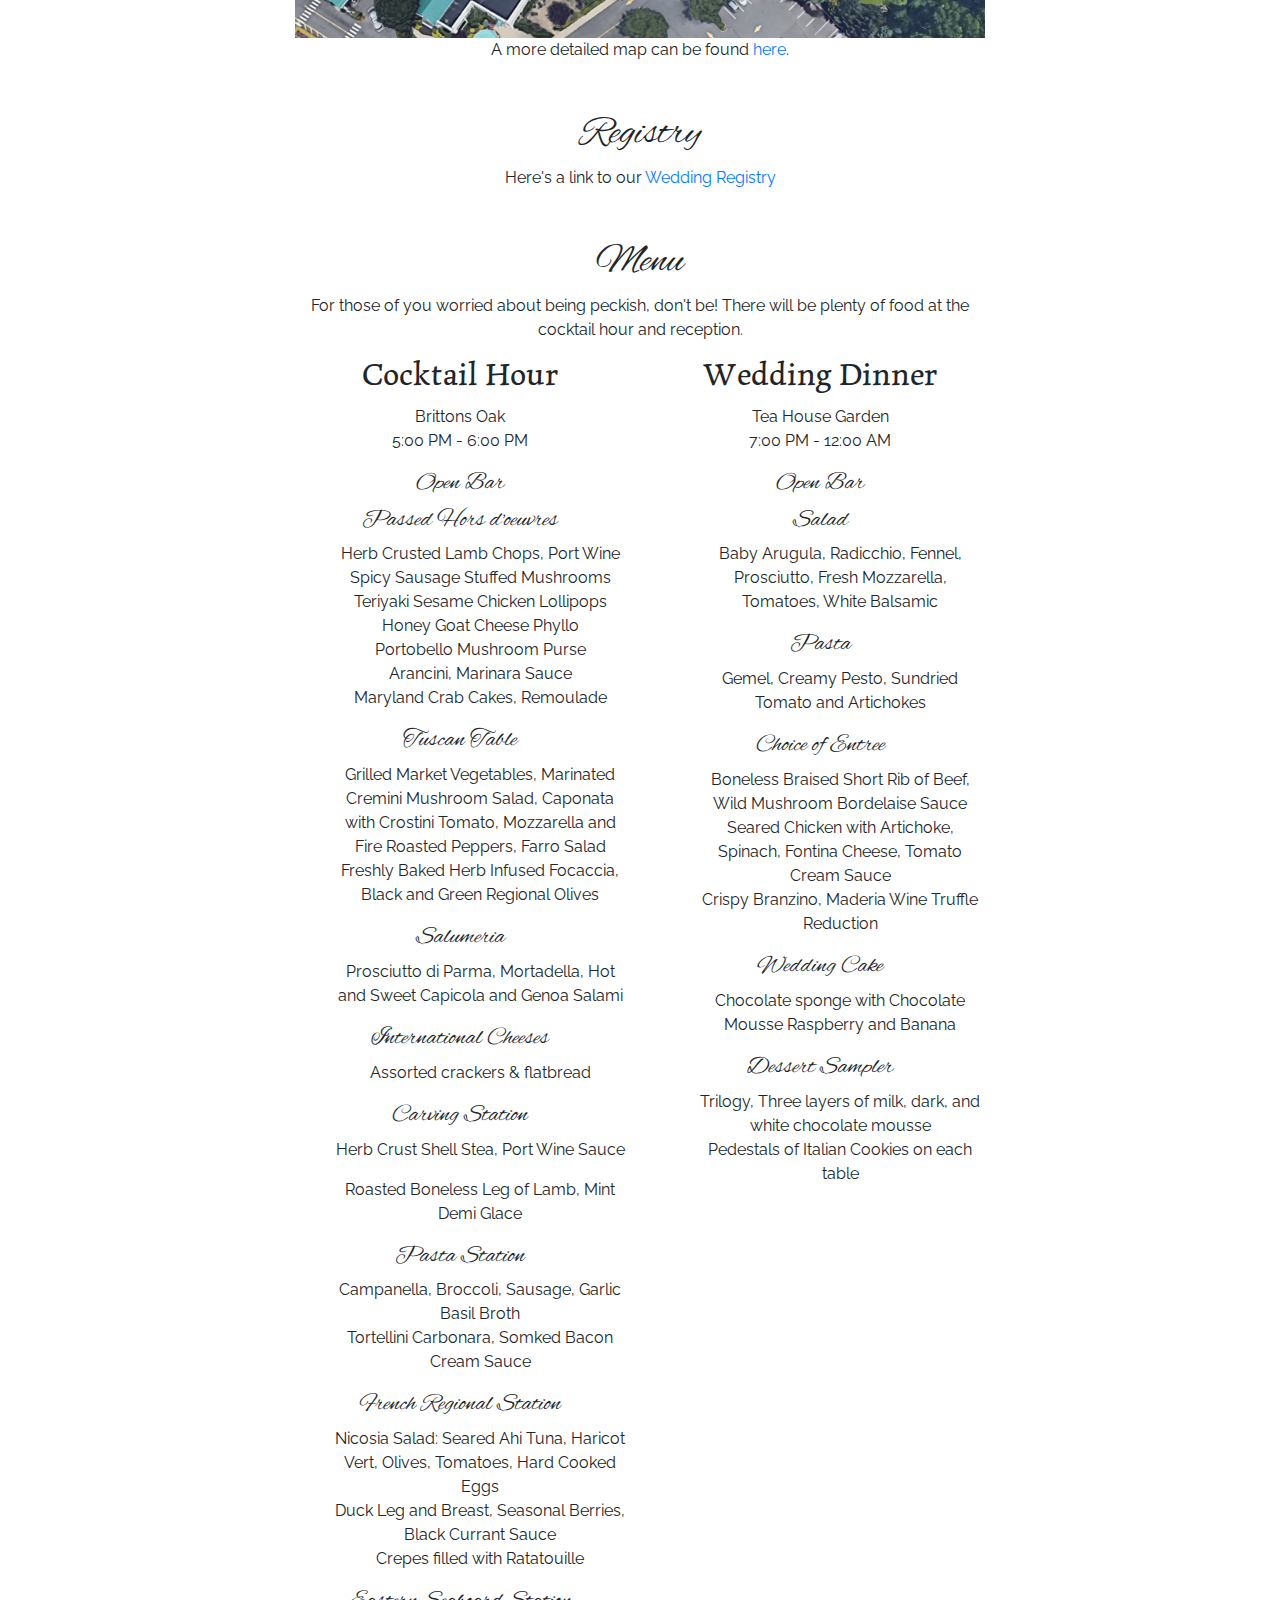
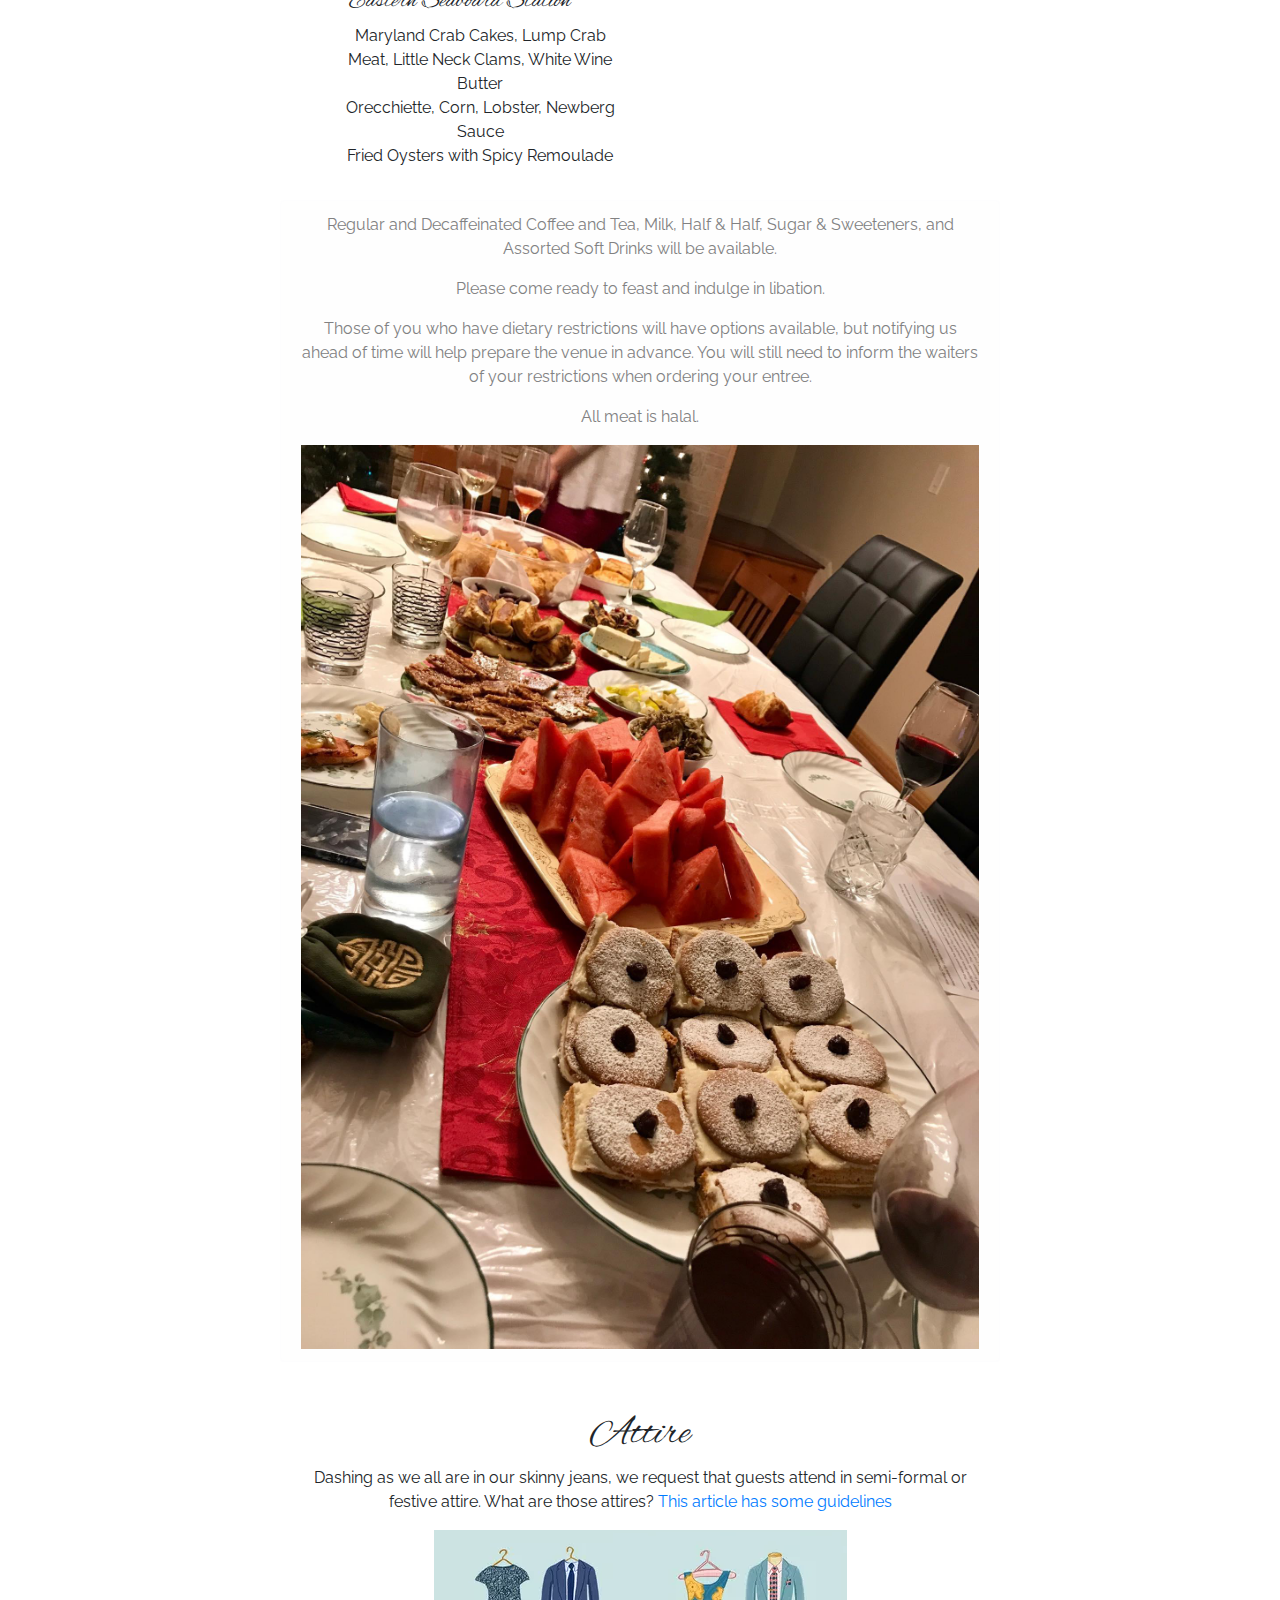
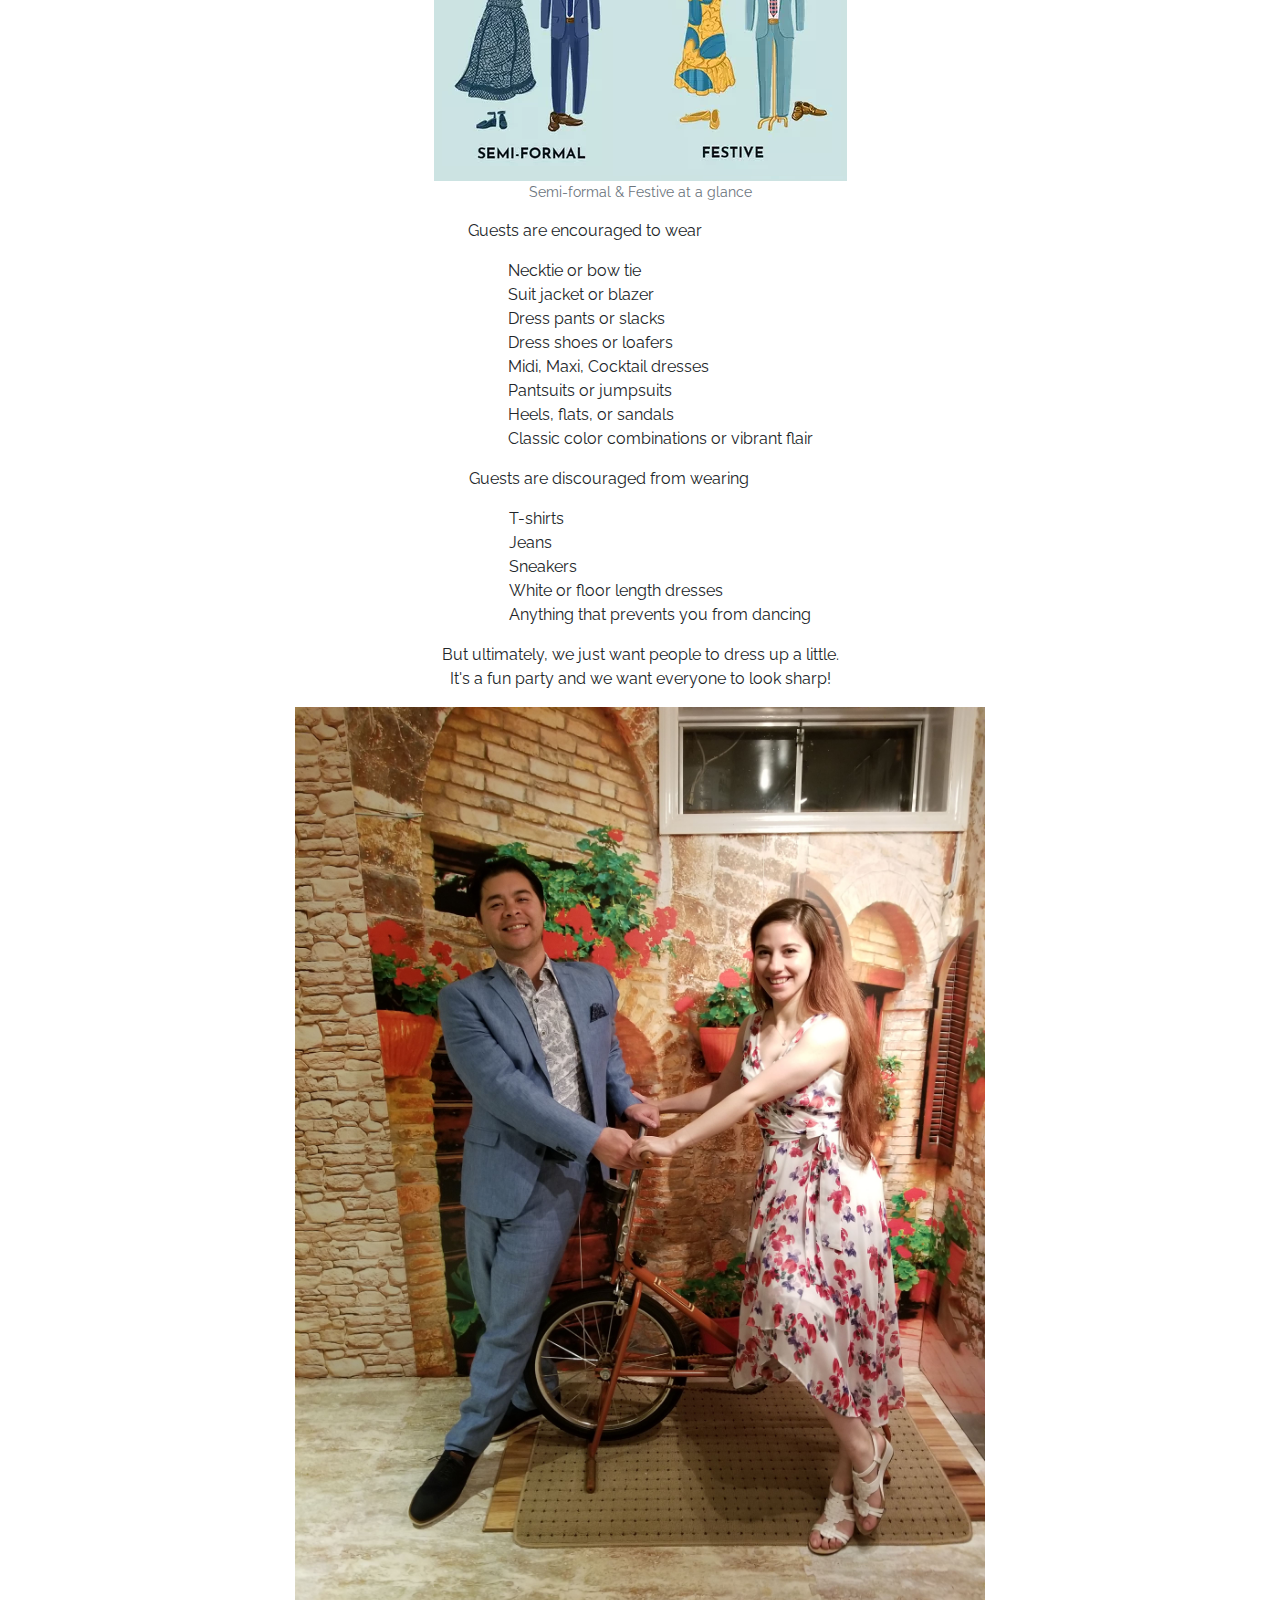
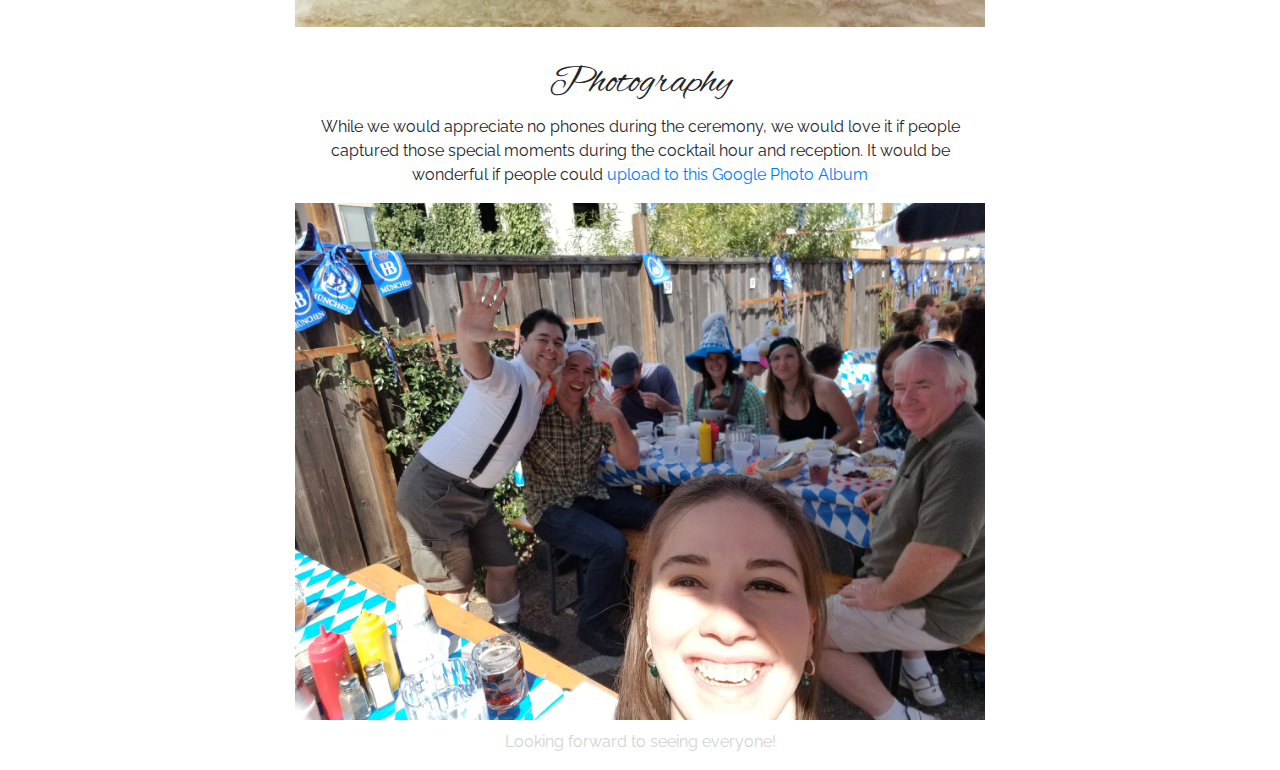
==== commit 77a8cdd6: "Location Change" ====
--- a/docs/index.html
+++ b/docs/index.html
@@ -157,10 +157,10 @@
         <div class="col">
             <h1>Sunday Picnic</h1>
             <p>Join us for a casual picnic in the park!</p>
-            <a href="https://g.page/clove-lakes-park?share">
-                <p>Clove Lake Park</p>
-                <p>1150 Clove Rd</p>
-                <p>Staten Island NY, 10301</p>
+            <a href="https://goo.gl/maps/YfuL8wXUYbCFkCLu6">
+                <p>Franklin D. Roosevelt Boardwalk and Beach</p>
+                <p>642 Father Capodanno Blvd</p>
+                <p>Staten Island NY, 10305</p>
             </a>
             <p>Sunday, June 12th 1:00PM</p>
             <p>Hosted by the Parents of the Bride</p>
